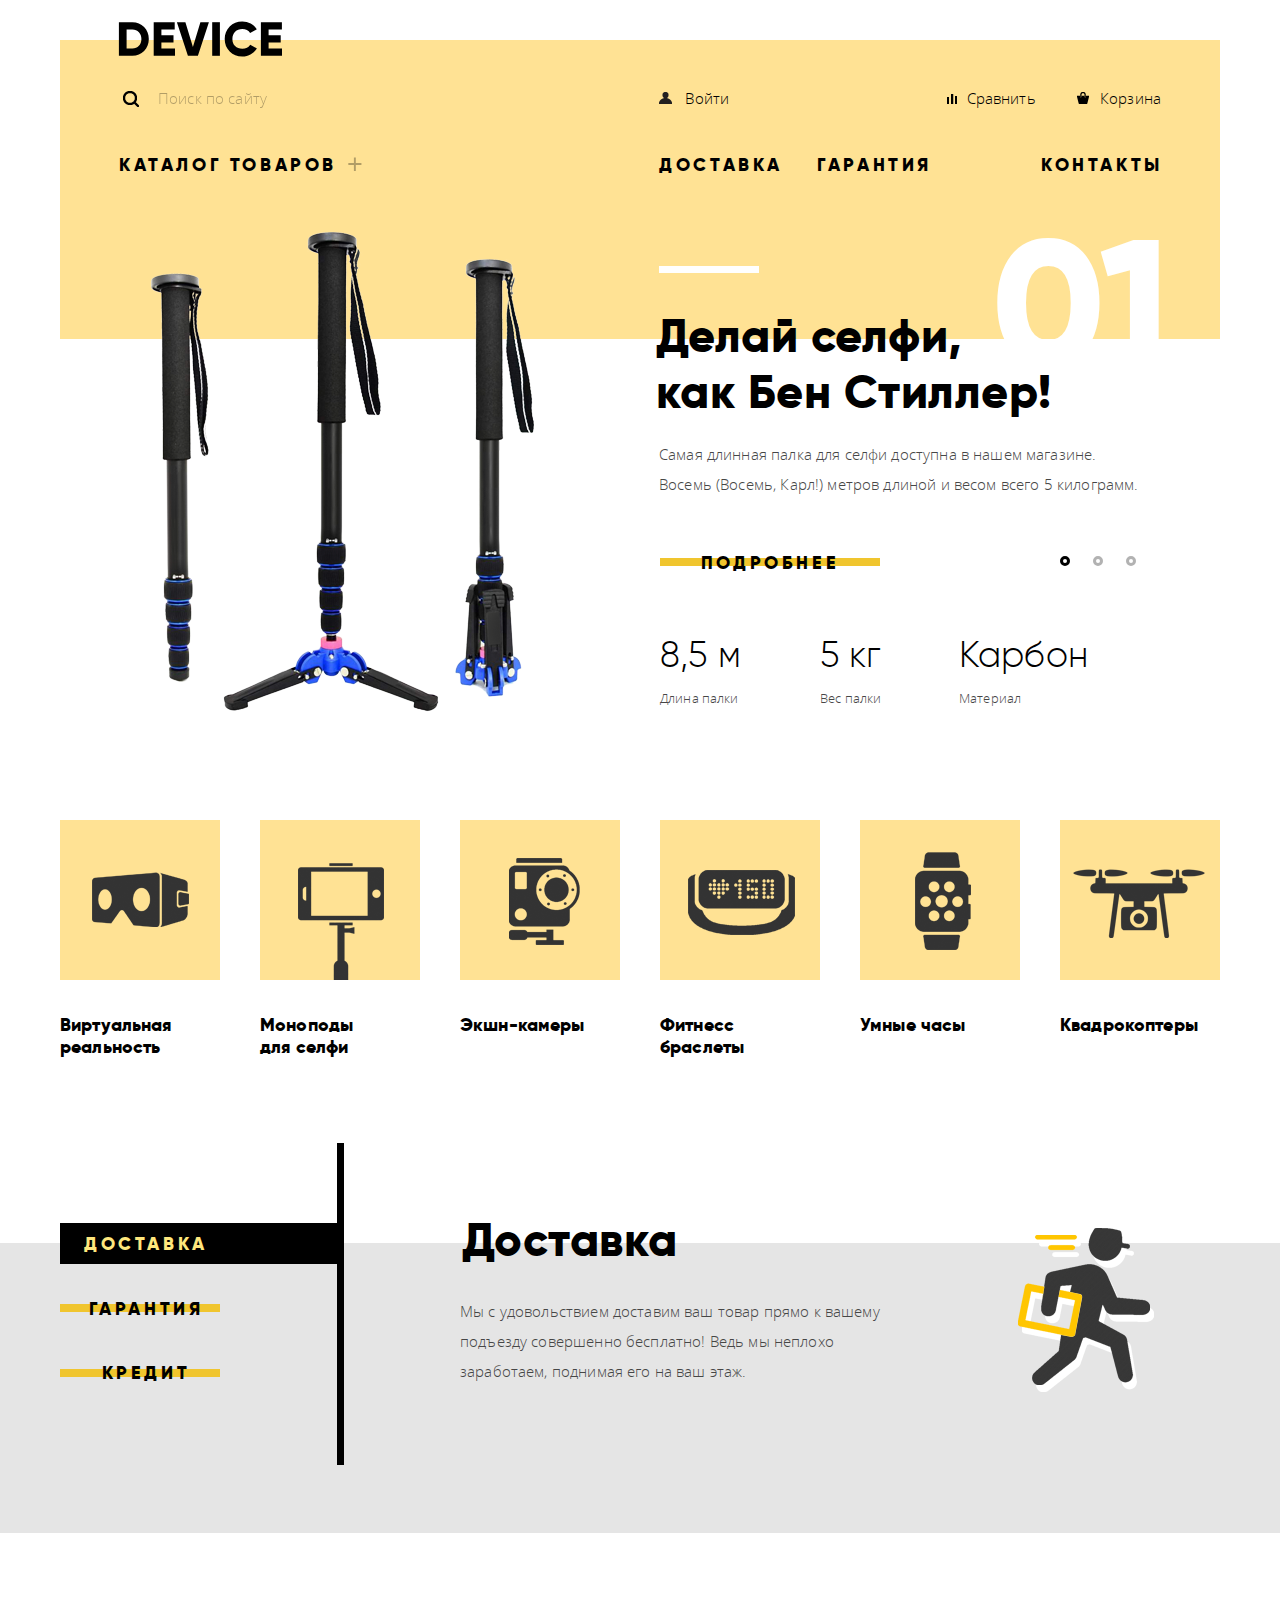
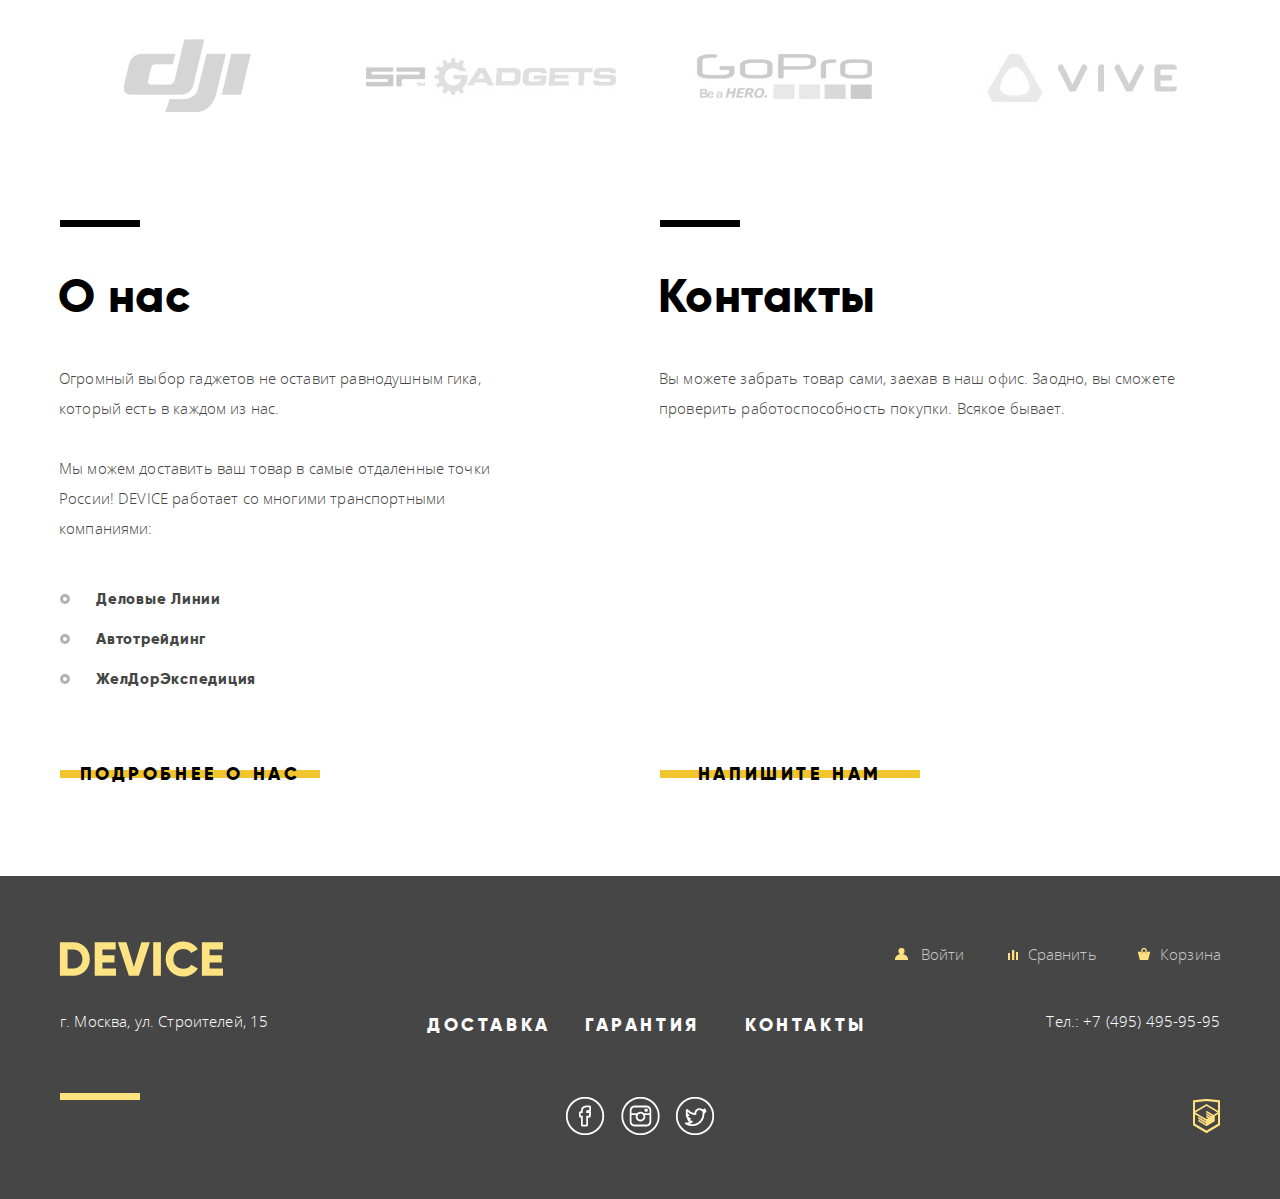
==== index.html @ fd95b988 "доделала оформление главной страницы" ====
<!DOCTYPE html>
<html lang="ru">
  <head>
    <meta charset="utf-8">
    <title>HTML Academy: Девайс</title>
    <link href="css/normalize.css" rel="stylesheet">
    <link href="css/style.css" rel="stylesheet">
  </head>
  <body>
    <header class="main-header container">
      <svg class="logo header-logo" version="1.1" xmlns="http://www.w3.org/2000/svg" xmlns:xlink="http://www.w3.org/1999/xlink" x="0px" y="0px" width="166" height="42" id="page-top">
        <path d="M16.4,7.2c4.7,0,8.6,1.6,11.7,4.8c3.1,3.2,4.7,7.2,4.7,12c0,4.8-1.6,8.8-4.7,12c-3.1,3.2-7,4.8-11.7,4.8
          H2.9V7.2H16.4z M16.4,33.4c2.7,0,4.8-0.9,6.5-2.6c1.7-1.7,2.5-4,2.5-6.8c0-2.8-0.8-5.1-2.5-6.8c-1.7-1.7-3.8-2.6-6.5-2.6h-5.8v18.8
		      H16.4z"/>
	      <path d="M45.4,33.4H59v7.4H37.7V7.2h21v7.4H45.4v5.6h12.1v7.3H45.4V33.4z"/>
	      <path d="M71.9,40.8l-11-33.6h8.5l7.5,24.7l7.5-24.7h8.5l-11,33.6H71.9z"/>
	      <path d="M96.2,7.2h7.7v33.6h-7.7V7.2z"/>
	      <path d="M126.3,41.5c-5.1,0-9.3-1.7-12.6-5c-3.3-3.3-5-7.5-5-12.5c0-5,1.7-9.1,5-12.5c3.3-3.3,7.5-5,12.6-5
		c3,0,5.8,0.7,8.4,2.1c2.6,1.4,4.6,3.3,6.1,5.7l-6.7,3.8c-0.7-1.3-1.8-2.3-3.2-3c-1.4-0.7-2.9-1.1-4.6-1.1c-3,0-5.4,0.9-7.2,2.7
		s-2.7,4.2-2.7,7.2s0.9,5.4,2.7,7.2s4.2,2.7,7.2,2.7c1.7,0,3.3-0.4,4.7-1.1c1.4-0.7,2.5-1.7,3.2-3l6.7,3.8c-1.5,2.4-3.5,4.3-6,5.7
		C132.2,40.8,129.4,41.5,126.3,41.5z"/>
	      <path d="M152.7,33.4h13.5v7.4h-21.3V7.2h21v7.4h-13.3v5.6h12.1v7.3h-12.1V33.4z"/>
      </svg>
      <div class="user-menu clearfix">
        <form class="search" action="#" method="get">
          <input class="search-field" type="search" name="search" placeholder="Поиск по сайту">
          <button type="submit">Найти</button>
        </form>
        <ul class="user-links header-user-links">
          <li>
            <a class="login" href="#">Войти</a>
          </li>
          <li>
            <a class="compare" href="#">Сравнить</a>
          </li>
          <li>
            <a class="cart" href="#">Корзина</a>
          </li>
        </ul>
      </div>
      <nav class="main-menu">
        <ul>
          <li class="catalog-link">
            <a href="#">Каталог товаров</a>
            <ul>
              <li class="catalog-group">
                <ul>
                  <li class="catalog-item">
                    <a href="#">Виртуальная реальность</a>
                  </li>
                  <li class="catalog-item">
                    <a href="selfie-sticks.html">Моноподы для селфи</a>
                  </li>
                  <li class="catalog-item">
                    <a href="#">Экшн-камеры</a>
                  </li>
                </ul>
              </li>
              <li class="catalog-group">
                <ul>
                  <li class="catalog-item">
                    <a href="#">Фитнесс-браслеты</a>
                  </li>
                  <li class="catalog-item">
                    <a href="#">Умные часы</a>
                  </li>
                </ul>
              </li>
              <li class="catalog-group">
                <ul>
                  <li class="catalog-item">
                    <a href="#">Квадрокоптеры</a>
                  </li>
                </ul>
              </li>
            </ul>
          </li>
          <li>
            <a href="#">Доставка</a>
          </li>
          <li>
            <a href="#">Гарантия</a>
          </li>
          <li>
            <a href="#">Контакты</a>
          </li>
        </ul>
      </nav>
    </header>
    <div class="slider container">
      <input type="radio" name="slider-toggle" id="btn-1" checked>
      <input type="radio" name="slider-toggle" id="btn-2">
      <input type="radio" name="slider-toggle" id="btn-3">
      <div class="slider-controls">
        <label for="btn-1"></label>
        <label for="btn-2"></label>
        <label for="btn-3"></label>
      </div>
      <div class="slider-content clearfix">
        <div class="slider-slide slider-slide-1 clearfix">
          <img src="img/slide-1.png" width="384" height="486" alt="Самая длинная палка для селфи">
          <div class="specifics">
            <h2 class="headline-1">
              Делай селфи,<br>
              как Бен Стиллер!
            </h2>
            <p>Самая длинная палка для селфи доступна в нашем магазине. Восемь (Восемь, Карл!) метров длиной и весом всего 5 килограмм.</p>
            <a class="btn" href="#">Подробнее</a>
            <table>
              <tr>
                <th>Длина палки</th>
                <th>Вес палки</th>
                <th>Материал</th>
              </tr>
              <tr>
                <td>8,5 м</td>
                <td>5 кг</td>
                <td>Карбон</td>
              </tr>
            </table>
          </div>
        </div>
        <div class="slider-slide slider-slide-2 clearfix">
          <img src="img/slide-2.png" width="345" height="485" alt="Мотивирующий фитнесс-браслет">
          <div class="specifics">
            <h2 class="headline-1">
              Худеем<br>
              правильно!
            </h2>
            <p>Мотивирующие фитнесс-браслеты помогут найти в себе силы не&nbsp;пропускать занятия и соблюдать диету</p>
            <a class="btn" href="#">Подробнее</a>
            <table>
              <tr>
                <th>Без подзарядки</th>
              </tr>
              <tr>
                <td>48 часов</td>
              </tr>
            </table>
          </div>
        </div>
        <div class="slider-slide slider-slide-3 clearfix">
          <img src="img/slide-3.png" width="526" height="334" alt="Самая длинная палка для селфи">
          <div class="specifics">
            <h2 class="headline-1">
              Порхает как бабочка,<br>
              жалит как пчела!
            </h2>
            <p>Этот обычный, на первый взгляд, квадрокоптер оснащен мощным&nbsp;лазером, замаскированным под стандартную камеру.</p>
            <a class="btn" href="#">Подробнее</a>
            <table>
              <tr>
                <th>Дальность полета</th>
                <th>Радиус поражения</th>
              </tr>
              <tr>
                <td>800 м</td>
                <td>50 м</td>
              </tr>
            </table>
          </div>
        </div>
      </div>
    </div>
    <ul class="popular clearfix container">
      <li class="popular-item vr">
        <a href="#">
          <div>
            <img src="img/popular-1.png" width="97" height="55" alt="Виртуальная реальность">
          </div>
          <h3 class="headline-2">Виртуальная реальность</h3>
        </a>
      </li>
      <li class="popular-item selfie-sticks">
        <a href="selfie-sticks.html">
          <div>
            <img src="img/popular-2.png" width="86" height="117" alt="Моноподы для селфи">
          </div>
          <h3 class="headline-2">Моноподы для селфи</h3>
        </a>
      </li>
      <li class="popular-item action-cameras">
        <a href="#">
          <div>
            <img src="img/popular-3.png" width="71" height="87" alt="Экшн-камеры">
          </div>
          <h3 class="headline-2">Экшн-камеры</h3>
        </a>
      </li>
      <li class="popular-item fitness-bands">
        <a href="#">
          <div>
            <img src="img/popular-4.png" width="107" height="65" alt="Фитнесс браслеты">
          </div>
          <h3 class="headline-2">Фитнесс браслеты</h3>
        </a>
      </li>
      <li class="popular-item smart-watches">
        <a href="#">
          <div>
            <img src="img/popular-5.png" width="56" height="98" alt="Умные часы">
          </div>
          <h3 class="headline-2">Умные часы</h3>
        </a>
      </li>
      <li class="popular-item quadcopters">
        <a href="#">
          <div>
            <img src="img/popular-6.png" width="132" height="69" alt="Квадрокоптеры">
          </div>
          <h3 class="headline-2">Квадрокоптеры</h3>
        </a>
      </li>
    </ul>
    <div class="services">
      <div class="clearfix container">
        <input type="radio" name="services-toggle" id="delivery-btn" checked>
        <input type="radio" name="services-toggle" id="warranty-btn">
        <input type="radio" name="services-toggle" id="credit-btn">
        <div class="services-controls">
          <ul>
            <li>
              <label class="btn" for="delivery-btn">Доставка</label>
            </li>
            <li>
              <label class="btn" for="warranty-btn">Гарантия</label>
            </li>
            <li>
              <label class="btn" for="credit-btn">Кредит</label>
            </li>
          </ul>
        </div>
        <div class="services-slide">
          <div class="services-content">
            <div class="services-item delivery">
              <h2 class="headline-1">Доставка</h2>
              <p>Мы с удовольствием доставим ваш товар прямо к вашему подъезду совершенно бесплатно! Ведь мы неплохо заработаем, поднимая его на ваш этаж.</p>
            </div>
            <div class="services-item warranty">
              <h2 class="headline-1">Гарантия</h2>
              <p>
                Если из-за возгарания купленного у нас товара у вас сгорит дом — не переживайте, мы выдадим вам новый.<br>
                Товар, не дом, конечно же.
              </p>
            </div>
            <div class="services-item credit">
              <h2 class="headline-1">Кредит</h2>
              <p>Залезть в долговую яму стало проще! Кредитные консультанты подберут для вас наиболее выгодные условия кредита. Выгодные для нашего банка, разумеется.</p>
            </div>
          </div>
        </div>
      </div>
    </div>
    <ul class="logotypes clearfix container">
      <li>
        <a class="logotypes-item dji" href="#">
          <img src="img/logotype-1.jpg" width="260" height="100" alt="DJI">
        </a>
      </li>
      <li>
        <a class="logotypes-item sp-gadgets" href="#">
          <img src="img/logotype-2.jpg" width="260" height="100" alt="SP Gadgets">
        </a>
      </li>
      <li>
        <a class="logotypes-item gopro" href="#">
          <img src="img/logotype-3.jpg" width="260" height="100" alt="GoPro">
        </a>
      </li>
      <li>
        <a class="logotypes-item vive" href="#">
          <img src="img/logotype-4.jpg" width="260" height="100" alt="Vive">
        </a>
      </li>
    </ul>
    <div class="info clearfix container">
      <div class="about">
        <h2 class="headline-1">О нас</h2>
        <p>Огромный выбор гаджетов не оставит равнодушным гика, который есть в каждом из нас.</p>
        <p>Мы можем доставить ваш товар в самые отдаленные точки России! DEVICE работает со многими транспортными компаниями:</p>
        <ul>
          <li>Деловые Линии</li>
          <li>Автотрейдинг</li>
          <li>ЖелДорЭкспедиция</li>
        </ul>
        <a class="btn" href="#">Подробнее о нас</a>
      </div>
      <div class="contacts">
        <h2 class="headline-1">Контакты</h2>
        <p>Вы можете забрать товар сами, заехав в наш офис. Заодно, вы сможете проверить работоспособность покупки. Всякое бывает.</p>
        <div class="map">
          <iframe src="https://www.google.com/maps/embed?pb=!1m18!1m12!1m3!1d1124.5562761182782!2d37.5285236514723!3d55.687030922143215!2m3!1f0!2f0!3f0!3m2!1i1024!2i768!4f13.1!3m3!1m2!1s0x46b54cf65f5c8955%3A0x694710ccd55501e!2z0YPQuy4g0KHRgtGA0L7QuNGC0LXQu9C10LksIDE1LCDQnNC-0YHQutCy0LAsIDExOTMxMQ!5e0!3m2!1sru!2sru!4v1477134220798" width="560" height="222"></iframe>
        </div>
        <a class="btn" href="#">Напишите нам</a>
      </div>
    </div>
    <footer class="main-footer">
      <div class="clearfix container">
        <div class="footer-top clearfix">
          <a href="#page-top">
            <svg class="logo footer-logo" version="1.1" xmlns="http://www.w3.org/2000/svg" xmlns:xlink="http://www.w3.org/1999/xlink" x="0px" y="0px" width="166" height="42">
              <path d="M16.4,7.2c4.7,0,8.6,1.6,11.7,4.8c3.1,3.2,4.7,7.2,4.7,12c0,4.8-1.6,8.8-4.7,12c-3.1,3.2-7,4.8-11.7,4.8
                  H2.9V7.2H16.4z M16.4,33.4c2.7,0,4.8-0.9,6.5-2.6c1.7-1.7,2.5-4,2.5-6.8c0-2.8-0.8-5.1-2.5-6.8c-1.7-1.7-3.8-2.6-6.5-2.6h-5.8v18.8
        		      H16.4z"/>
        	    <path d="M45.4,33.4H59v7.4H37.7V7.2h21v7.4H45.4v5.6h12.1v7.3H45.4V33.4z"/>
        	    <path d="M71.9,40.8l-11-33.6h8.5l7.5,24.7l7.5-24.7h8.5l-11,33.6H71.9z"/>
        	    <path d="M96.2,7.2h7.7v33.6h-7.7V7.2z"/>
        	    <path d="M126.3,41.5c-5.1,0-9.3-1.7-12.6-5c-3.3-3.3-5-7.5-5-12.5c0-5,1.7-9.1,5-12.5c3.3-3.3,7.5-5,12.6-5
        		c3,0,5.8,0.7,8.4,2.1c2.6,1.4,4.6,3.3,6.1,5.7l-6.7,3.8c-0.7-1.3-1.8-2.3-3.2-3c-1.4-0.7-2.9-1.1-4.6-1.1c-3,0-5.4,0.9-7.2,2.7
        		s-2.7,4.2-2.7,7.2s0.9,5.4,2.7,7.2s4.2,2.7,7.2,2.7c1.7,0,3.3-0.4,4.7-1.1c1.4-0.7,2.5-1.7,3.2-3l6.7,3.8c-1.5,2.4-3.5,4.3-6,5.7
        		C132.2,40.8,129.4,41.5,126.3,41.5z"/>
        	    <path d="M152.7,33.4h13.5v7.4h-21.3V7.2h21v7.4h-13.3v5.6h12.1v7.3h-12.1V33.4z"/>
            </svg>
          </a>
          <ul class="user-links footer-user-links">
            <li>
              <a class="login" href="#">Войти</a>
            </li>
            <li>
              <a class="compare" href="#">Сравнить</a>
            </li>
            <li>
              <a class="cart" href="#">Корзина</a>
            </li>
          </ul>
        </div>
        <div class="footer-middle clearfix">
          <p class="address">г. Москва, ул. Строителей, 15</p>
          <ul class="footer-menu-links">
            <li>
              <a href="#">Доставка</a>
            </li>
            <li>
              <a href="#">Гарантия</a>
            </li>
            <li>
              <a href="#">Контакты</a>
            </li>
          </ul>
          <p class="phone-number">Тел.: +7 (495) 495-95-95</p>
        </div>
        <div class="footer-bottom clearfix">
          <ul class="social-networks">
            <li>
              <a class="social-networks-fb" href="#">Фейсбук</a>
            </li>
            <li>
              <a class="social-networks-inst" href="#">Инстаграм</a>
            </li>
            <li>
              <a class="social-networks-twi" href="#">Твиттер</a>
            </li>
          </ul>
          <address class="copyright">
            <a href="https://htmlacademy.ru/" target="_blank">HTML Academy</a>
          </address>
        </div>
      </div>
    </footer>
    <div class="write-us">
      <form class="write-us-form" action="#" method="post">
        <div class="left-field">
          <label for="name-field">Ваше имя</label>
          <input type="text" name="name-field" id="name-field" placeholder="Представьтесь, пожалуйста">
        </div>
        <div class="right-field">
          <label for="e-mail-field">Ваш e-mail:</label>
          <input type="text" name="e-mail-field" id="e-mail-field" placeholder="Для отправки ответа">
        </div>
        <label for="letter-field">Текст письма:</label>
        <textarea name="letter-field" id="letter-field" placeholder="В свободной форме"></textarea>
        <button  class="btn" type="submit">Отправить</button>
      </form>
      <button class="exit"></button>
    </div>
    <div class="map-popup">
      <iframe src="https://www.google.com/maps/embed?pb=!1m18!1m12!1m3!1d1124.5562761182782!2d37.5285236514723!3d55.687030922143215!2m3!1f0!2f0!3f0!3m2!1i1024!2i768!4f13.1!3m3!1m2!1s0x46b54cf65f5c8955%3A0x694710ccd55501e!2z0YPQuy4g0KHRgtGA0L7QuNGC0LXQu9C10LksIDE1LCDQnNC-0YHQutCy0LAsIDExOTMxMQ!5e0!3m2!1sru!2sru!4v1477134220798" width="960" height="559"></iframe>
      <button class="exit"></button>
    </div>
  </body>
</html>
---- css/style.css ----
@font-face {
  font-family: "Open Sans";
  font-style: normal;
  font-weight: 300;
  src:
    local("Open Sans"),
    url("../fonts/opensanslight.woff") format("woff"),
    url("../fonts/opensanslight.woff2") format("woff2");
}

@font-face {
  font-family: "Open Sans";
  font-style: normal;
  font-weight: 400;
  src:
    local("Open Sans"),
    url("../fonts/opensans.woff") format("woff"),
    url("../fonts/opensans.woff2") format("woff2");
}

@font-face {
  font-family: "Gilroy";
  font-style: normal;
  font-weight: 300;
  src:
    local("Gilroy"),
    url("../fonts/gilroylight.woff") format("woff"),
    url("../fonts/gilroylight.woff2") format("woff2");
}

@font-face {
  font-family: "Gilroy";
  font-style: normal;
  font-weight: 800;
  src:
    local("Gilroy"),
    url("../fonts/gilroyextabold.woff") format("woff"),
    url("../fonts/gilroyextrabold.woff2") format("woff2");
}

body {
  min-width: 1160px;
  margin: 0;

  font-family: "Open Sans", "Verdana", sans-serif;
  font-weight: 300;
  font-size: 15px;
  line-height: 2;
  letter-spacing: 0.01em;

  color: #464646;
  background: white;
}

body a {
  text-decoration: none;
}

.container {
  width: 1160px;
  margin-right: auto;
  margin-left: auto;
}

.clearfix::after {
  content: "";

  display: table;
  clear: both;
}

.main-header {
  margin-top: 40px;

  background: #ffe294;
}

.logo {
  width: 166px;
  height: 42px;
}

.header-logo {
  position: relative;
  top: -25px;

  margin-left: 56px;
}

.header-logo:hover path {
  fill: #464646;
}

.header-logo:active path {
  fill: #666666;
}

.user-menu {
  margin-top: -16px;
  margin-right: 59px;
  margin-left: 60px;

  line-height: 2.4;
}

.search {
  position: relative;

  float: left;
  width: 440px;

  font-size: 0;
}

.search::before {
  content: "";

  position: absolute;
  top: 15px;
  left: 2px;

  width: 18px;
  height: 18px;

  background: transparent url("../img/spritesheet.png") no-repeat -121px -52px;
}

.search-field {
  width: 355px;
  padding-top: 5px;
  padding-bottom: 6px;
  padding-left: 38px;
  box-sizing: border-box;

  font: inherit;
  font-size: 15px;
  letter-spacing: 0.01em;

  background: transparent;
  border: none;
}

.search-field::-webkit-input-placeholder {
  color: black;
  opacity: 0.3;
}

.search-field:-moz-placeholder {
  color: black;
  opacity: 0.3;
}

.search-field::-moz-placeholder {
  color: black;
  opacity: 0.3;
}

.search-field:-ms-input-placeholder {
  color: black;
  opacity: 0.3;
}

.search button {
  display: none;
  width: 81px;
  padding-top: 5px;
  padding-bottom: 6px;

  font: inherit;
  font-size: 15px;
  letter-spacing: 0.01em;

  color: black;
  background: transparent;
  border: none;
  box-shadow: 0 0 0 2px black;
}

.search:hover .search-field::-webkit-input-placeholder {
  opacity: 0.6;
}

.search:hover .search-field:-moz-placeholder {
  opacity: 0.6;
}

.search:hover .search-field::-moz-placeholder {
  opacity: 0.6;
}

.search:hover .search-field:-ms-input-placeholder {
  opacity: 0.6;
}

.search-field:focus {
  box-shadow: 0 2px 0 0 black;

  outline: none;
}

.search-field:focus + button {
  display: inline-block;
}

.search button:hover {
  color: white;
  background: black;
}

.search button:active {
  display: inline-block;

  color: rgba(255, 255, 255, 0.3);
  background: black;

  outline: none;
}

.user-links {
  float: right;
  margin: 0;
  padding: 0;

  list-style: none;
  font-size: 0;
}

.user-links li {
  display: inline-block;
  font-size: 15px;
  vertical-align: top;
}

.user-links a {
  position: relative;

  padding-left: 27px;
}

.user-links a::before {
  content: "";

  position: absolute;

  background: transparent url("../img/spritesheet.png") no-repeat;
}

.user-links .login::before {
  top: 4px;
  left: 1px;

  width: 13px;
  height: 12px;
}

.user-links .compare::before {
  top: 6px;
  left: 7px;

  width: 10px;
  height: 10px;
}

.user-links .cart::before {
  top: 4px;

  width: 12px;
  height: 12px;
}

.header-user-links {
  margin-top: 5px;
}

.header-user-links li {
  margin-left: 37px;
}

.header-user-links li:first-child {
  min-width: 244px;
  max-width: 306px;
}

.header-user-links a {
  color: black;
}

.header-user-links .login::before {
  background-position: -25px -67px;
}

.header-user-links .compare::before {
  background-position: -5px -67px;
}

.header-user-links .cart::before {
  left: 4px;

  background-position: -100px -45px;
}

.header-user-links a:hover {
  opacity: 0.6;
}

.header-user-links a:active {
  opacity: 0.3;
}

.main-menu {
  margin-top: 28px;
  margin-right: 54px;
  margin-left: 59px;
  padding-bottom: 159px;
}

.main-menu ul,
.footer-menu-links {
  margin: 0;
  padding: 0;

  list-style: none;
  font-size: 0;
}

.catalog-link,
.catalog-link ~ li,
.footer-menu-links li {
  display: inline-block;
  margin-right: 34px;

  font-size: 15px;
  vertical-align: top;
}

.catalog-link {
  position: relative;

  margin-right: 322px;
}

.catalog-link::after {
  content: "+";

  position: absolute;
  bottom: 27px;
  left: 228px;

  width: 16px;
  height: 16px;

  font-family: "Verdana", sans-serif;
  font-size: 27px;

  color: black;
  opacity: 0.3;
}

.catalog-link ~ li:last-child {
  margin-right: 0;
  margin-left: 75px;
}

.main-menu a,
.footer-menu-links a {
  font-family: "Gilroy", "Arial Black", sans-serif;
  font-weight: 800;
  font-size: 18px;
  line-height: 1.2;
  letter-spacing: 0.2em;
  text-transform: uppercase;
}

.main-menu a {
  color: black;
}

.main-menu a:hover,
.footer-menu-links a:hover {
  opacity: 0.6;
}

.main-menu a:active,
.footer-menu-links a:active {
  opacity: 0.3;
}

.catalog-link > ul {
  position: absolute;
  left: -60px;
  z-index: 1;

  display: none;
  width: 1100px;
  min-height: 141px;
  margin-left: 1px;
  padding-top: 18px;
  padding-left: 60px;

  background: #ffe294;
}

.catalog-link:hover > ul {
  display: block;
}

.catalog-group {
  display: inline-block;
  min-width: 142px;
  margin-right: 58px;

  vertical-align: top;
}

.catalog-item a {
  font-family: "Open Sans", "Tahoma", sans-serif;
  font-weight: 300;
  font-size: 15px;
  line-height: 2.4;
  letter-spacing: 0.01em;
  text-transform: none;
}

.slider {
  margin-top: -123px;
  overflow: hidden;
}

.slider input {
  display: none;
}

.slider-controls {
  position: relative;
  top: 340px;
  left: 1000px;
  z-index: 1;

  font-size: 0;
}

.slider-controls label {
  display: inline-block;
  width: 10px;
  height: 10px;
  margin-right: 23px;
  box-sizing: border-box;

  border: 3px solid #b2b2b2;
  border-radius: 50%;
}

.slider-controls label:hover {
  border-color: #999999;
}

input[id="btn-1"]:checked ~ .slider-controls label[for="btn-1"],
input[id="btn-2"]:checked ~ .slider-controls label[for="btn-2"],
input[id="btn-3"]:checked ~ .slider-controls label[for="btn-3"] {
  border-color: black;
}

input[id="btn-1"]:checked ~ .slider-content {
  left: 0;
}

input[id="btn-2"]:checked ~ .slider-content {
  left: -1160px;
}

input[id="btn-3"]:checked ~ .slider-content {
  left: -2320px;
}

.slider-content {
  position: relative;

  width: 300%;

  counter-reset: slide;
}

.slider-slide {
  position: relative;

  float: left;
  width: 1160px;
}

.slider-slide::before {
  content: "0" counter(slide);
  counter-increment: slide;

  position: absolute;
  top: -10px;
  right: 51px;

  font-family: "Gilroy";
  font-weight: 800;
  font-size: 179px;
  line-height: 1;
  letter-spacing: -0.01em;

  color: white;
}

.slider-slide-1 img {
  width: 384px;
  height: 486px;
  margin-top: 2px;
  margin-left: 90px;
}

.slider-slide-2 img {
  width: 345px;
  height: 485px;
  margin-top: 14px;
  margin-left: 116px;
}

.slider-slide-3 img {
  width: 526px;
  height: 334px;
  margin-top: 67px;
  margin-left: 31px;
}

.specifics {
  position: relative;

  float: right;
  width: 505px;
  margin-top: 83px;
  margin-right: 59px;
}

.specifics::before {
  content: "";

  position: absolute;
  top: -43px;
  left: 3px;

  width: 100px;
  height: 7px;

  background: white;
}

.headline-1 {
  margin: 0;

  font-family: "Gilroy", "Arial Black", sans-serif;
  font-weight: bold;
  font-size: 47px;
  line-height: 1.2;
  letter-spacing: 0.01em;

  color: black;
}

.specifics p {
  width: 485px;
  margin-top: 17px;
  padding-left: 3px;
}

.specifics a {
  width: 220px;
  margin-top: 30px;
  margin-left: 4px;
}

.btn {
  position: relative;

  display: inline-block;
  padding-top: 9px;
  padding-bottom: 10px;

  font-family: "Gilroy", "Arial Black", sans-serif;
  font-weight: 800;
  font-size: 18px;
  line-height: 1.2;
  letter-spacing: 0.2em;
  text-transform: uppercase;
  text-align: center;

  color: black;
}

.btn::after {
  content: "";

  position: absolute;
  top: 50%;
  right: 0;
  z-index: -1;

  width: 100%;
  height: 8px;
  margin-top: -6px;

  background: #f0c52e;

  transition: all 0.3s;
}

.btn:hover::after {
  height: 100%;
  top: 4px;
}

.btn:active {
  color: rgba(0, 0, 0, 0.3);
}

.specifics table {
  position: relative;

  margin-top: 49px;
  margin-left: 3px;

  border-collapse: collapse;
}

.specifics tr:first-child {
  position: absolute;
  top: 55px;
}

.specifics th {
  font-weight: 300;
  font-size: 13px;
  line-height: 1.5;
  text-align: left;
}

.specifics td {
  font-family: "Gilroy", "Century Gothic", sans-serif;
  font-size: 36px;
  line-height: 1.2;

  color: black;
}

.specifics th:first-child,
.specifics td:first-child {
  width: 158px;
}

.specifics th:nth-child(2),
.specifics td:nth-child(2) {
  width: 137px;
}

.popular {
  margin-top: 86px;
  padding: 0;

  list-style: none;
}

.popular-item {
  float: left;
  width: 160px;
  margin-right: 40px;
}

.popular-item:last-child {
  margin-right: 0;
}

.popular-item div {
  position: relative;

  height: 160px;

  background: #ffe294;
}

.popular-item:hover div {
  background: #f0c52e;
}

.popular-item:active div {
  background: #f0c52e;
}

.popular-item img {
  position: absolute;
  top: 50%;
  left: 50%;
}

.vr img {
  width: 97px;
  height: 55px;
  margin-top: -28px;
  margin-left: -48px;
}

.selfie-sticks img {
  top: auto;
  bottom: 0;

  width: 86px;
  height: 117px;
  margin-left: -42px;
}

.action-cameras img {
  width: 71px;
  height: 87px;
  margin-top: -42px;
  margin-left: -31px;
}

.fitness-bands img {
  width: 107px;
  height: 65px;
  margin-top: -30px;
  margin-left: -52px;
}

.smart-watches img {
  width: 56px;
  height: 98px;
  margin-top: -48px;
  margin-left: -25px;
}

.quadcopters img {
  width: 132px;
  height: 69px;
  margin-top: -31px;
  margin-left: -67px;
}

.popular-item:active img {
  opacity: 0.3;
}

.popular-item h3 {
  width: 127px;
  margin-top: 35px;
}

.headline-2 {
  font-weight: bold;
  font-size: 18px;
  line-height: 1.2;
  font-family: "Gilroy", "Arial Black", sans-serif;

  color: black;
}

.services {
  width: 100%;
  margin-top: 167px;

  background: #e5e5e5;
}

.services input {
  display: none;
}

.services-controls {
  position: relative;
  z-index: 0;

  float: left;
  width: 277px;
  margin-top: -100px;

  border-right: 7px solid black;
}

.services-controls ul {
  margin: 0;
  padding: 0;
  padding-top: 82px;
  padding-bottom: 70px;

  list-style: none;
}

.services-controls li {
  margin-top: 24px;
}

.services-controls li:first-child {
  margin-top: 0;
}

.services-controls label {
  width: 148px;
  padding-left: 12px;
}

input[id="delivery-btn"]:checked ~ .services-controls label[for="delivery-btn"],
input[id="warranty-btn"]:checked ~ .services-controls label[for="warranty-btn"],
input[id="credit-btn"]:checked ~ .services-controls label[for="credit-btn"] {
  padding-right: 117px;

  color: #ffe77d;
}

input[id="delivery-btn"]:checked ~ .services-controls label[for="delivery-btn"]::after,
input[id="warranty-btn"]:checked ~ .services-controls label[for="warranty-btn"]::after,
input[id="credit-btn"]:checked ~ .services-controls label[for="credit-btn"]::after {
  top: 4px;

  height: 100%;

  background: black;
}

input[id="delivery-btn"]:checked ~ .services-slide .services-content {
  left: 0;
}

input[id="warranty-btn"]:checked ~ .services-slide .services-content {
  left: -760px;
}

input[id="credit-btn"]:checked ~ .services-slide .services-content {
  left: -1520px;
}

.services-slide {
  float: right;
  width: 760px;
  margin-top: -41px;
  overflow: hidden;
}

.services-content {
  position: relative;

  width: 300%;
}

.services-item {
  position: relative;

  float: left;
  width: 460px;
  padding-right: 300px;
}

.services-item h2 {
  margin-top: 11px;
  margin-left: 2px;
}

.services-item p {
  margin-top: 26px;
}

.services-item::after {
  content: "";

  position: absolute;
}

.delivery::after {
  top: 26px;
  right: 66px;

  width: 136px;
  height: 164px;

  background: transparent url("../img/delivery.png") no-repeat 0 0;
}

.warranty::after {
  top: 1px;
  right: 46px;

  width: 171px;
  height: 195px;

  background: transparent url("../img/warranty.png") no-repeat 0 0;
}

.credit::after {
  top: 0;
  right: 70px;

  width: 156px;
  height: 188px;

  background: transparent url("../img/credit.png") no-repeat 0 0;
}

.services .clearfix::after {
  height: 68px;
}

.logotypes {
  margin-top: 94px;
  padding: 0;

  list-style: none;
}

.logotypes li {
  float: left;
  width: 260px;
  margin-right: 40px;
}

.logotypes li:nth-last-child(2) {
  margin-right: 37px;
}

.logotypes li:last-child {
  margin-right: 0;
}

.logotypes img {
  width: 260px;
  height: 100px;

  opacity: 0.2;
  filter: grayscale(1);
}

.logotypes img:hover {
  opacity: 1;
  filter: none;
}

.info {
  margin-top: 133px;
}

.info h2 {
  margin-left: -2px;
  padding-bottom: 8px;
}

.info p {
  margin-left: -1px;
  margin-top: 30px;
}

.info .btn {
  width: 260px;
}

.about {
  position: relative;

  float: left;
  width: 479px;
}

.about::before,
.contacts::before {
  content: "";

  position: absolute;
  top: -49px;
  left: 0;

  width: 80px;
  height: 7px;

  background: black;
}

.about ul {
  margin-top: 42px;
  padding: 0;

  list-style: none;
  font-family: "Gilroy";
  font-weight: 800;
  letter-spacing: 0.05em;
}

.about li {
  position: relative;

  margin-top: 10px;
  padding-left: 36px;
}

.about li::before {
  content: "";

  position: absolute;
  top: 9px;
  left: 0;

  width: 4px;
  height: 4px;

  border: 3px solid #b2b2b2;
  border-radius: 50%;
}

.about .btn {
  margin-top: 45px;
}

.contacts {
  position: relative;

  float: right;
  width: 560px;
}

.contacts iframe {
  margin-top: 24px;

  border: none;
}

.contacts .btn {
  margin-top: 62px;
}

.main-footer {
  margin-top: 80px;
  padding-bottom: 1px;

  color: white;
  background: #464646;
}

.main-footer a {
  color: white;
}

.main-footer .container {
  position: relative;

  margin-bottom: 63px;
  padding-top: 1px;
}

.main-footer .container::before {
  content: "";

  position: absolute;
  bottom: 35px;
  left: 0;

  width: 80px;
  height: 7px;

  background: #fee27e;
}

.footer-top {
  margin-top: 58px;
}

.footer-logo {
  float: left;
  margin-left: -3px;
}

.footer-logo path {
  fill: #fde382;
}

.footer-logo:hover path {
  fill: #f0c52e;
}

.footer-logo:active path {
  opacity: 0.3;

  fill: #f0c52e;
}

.footer-user-links {
  margin-top: 1px;
}

.footer-user-links li {
  margin-left: 36px;

  line-height: 2.4;
}

.footer-user-links li:first-child {
  max-width: 706px;
}

.footer-user-links li:last-child {
  margin-right: -1px;
}

.footer-user-links a {
  color: #c8c8c8;
}

.footer-user-links .login::before {
  background-position: -54px -45px;
}

.footer-user-links .compare::before {
  background-position: -98px -5px;
}

.footer-user-links .cart::before {
  left: 5px;

  background-position: -54px -5px;
}

.footer-user-links a:hover {
  color: white;
}

.footer-user-links .login:hover::before,
.footer-user-links .login:active::before {
  background-position: -77px -45px;
}

.footer-user-links .compare:hover::before,
.footer-user-links .compare:active::before {
  background-position: -98px -25px;
}

.footer-user-links .cart:hover::before,
.footer-user-links .cart:active::before {
  background-position: -76px -5px;
}

.footer-user-links a:active {
  color: white;
  opacity: 0.3;
}

.footer-middle {
  margin-top: 29px;
}

.address,
.phone-number {
  margin: 0;
  padding: 0;
}

.address {
  float: left;
  width: 324px;
}

.footer-menu-links {
  float: left;
  margin-top: 4px;
  margin-left: 43px;
}

.footer-menu-links li:last-child {
  margin-left: 11px;
}

.footer-menu-links a {
  color: white;
}

.phone-number {
  float: right;
  width: 318px;

  text-align: right;
}

.footer-bottom {
  float: right;
  width: 654px;
  margin-top: 57px;

  font-size: 0;
}

.social-networks {
  float: left;
  margin: 0;
  padding: 0;

  list-style: none;
}

.social-networks li {
  display: inline-block;
  margin-right: 16px;

  vertical-align: top;
}

.social-networks a {
  display: block;
  width: 39px;
  height: 38px;

  background: transparent url("../img/spritesheet.png") no-repeat;
}

.social-networks .social-networks-fb {
  background-position: -5px -5px;
}

.social-networks .social-networks-inst {
  background-position: -122px -5px;
}

.social-networks .social-networks-twi {
  background-position: -122px -79px;
}

.copyright {
  float: right;
  margin-top: 2px;
}

.copyright a {
  display: block;
  width: 27px;
  height: 34px;

  background: transparent url("../img/spritesheet.png") no-repeat -48px -67px;
}

.copyright a:hover {
  background-position: -85px -67px;
}

.write-us {
  display: none;
  width: 960px;
  margin-right: auto;
  margin-left: auto;
  padding-top: 1px;
}

.write-us-form {
  width: 760px;
  margin-top: 95px;
  margin-right: auto;
  margin-left: auto;
}

.write-us-form .left-field {
  float: left;
  width: 400px;
}

.write-us-form .right-field {
  float: right;
  width: 360px;
}

.write-us-form label {
  display: block;
}

.write-us-form input {
  width: 360px;
  box-sizing: border-box;
}

.write-us-form > label {
  clear: both;
}

.write-us-form textarea {
  width: 100%;
  box-sizing: border-box;
}

.write-us-form button {
  width: 200px;
  margin-top: 40px;
}

.exit {
  width: 55px;
  height: 55px;
}

.map-popup {
  display: none;
  width: 960px;
  height: 559px;
  margin-right: auto;
  margin-left: auto;
}

h1,
.breadcrumps {
  margin: 0;
  margin-top: 40px;
  margin-left: 60px;
  padding: 0;
}

.breadcrumps {
  list-style: none;
}

.breadcrumps li {
  display: inline-block;
}

.catalog {
  width: 100%;
  margin-top: 50px;
}

.filter {
  width: 31.5%;
  float: left;
}

.filter-column {
  float: right;
  width: 200px;
  margin-right: 68.5px;
}

.goods {
  float: left;
  width: 68%;
}

.goods-column {
  float: left;
  width: 760px;
  margin-left: 72px;

  font-size: 0;
}

.goods-header p,
/*.goods-header ul,*/
.goods-header span {
  float: left;

  font-size: 15px;
}

.goods-header p,
.goods-header ul,
.goods-header span

.goods-header ul {
  float: left;

  list-style: 0;
}

.goods-header li {
  display: inline-block;

  font-size: 15px;
  vertical-align: top;
}

.filter-column button {
  width: 200px;
}

.goods-item {
  display: inline-block;

  font-size: 15px;
  vertical-align: top;
}

.goods-item:nth-child(2n+1) {
  margin-right: 40px;
}

.goods-item > a {
  display: none;
}

.pages {
  font-size: 15px;
  text-align: center;
  vertical-align: top;
}

.pages p,
.pages ul {
  display: inline-block;
  margin: 0;
  padding: 0;

  vertical-align: top;
}

.pages ul {
  list-style: none;
  font-size: 0;
}

.pages li {
  display: inline-block;

  font-size: 15px;
  vertical-align: top;
}

.selfie-sticks-footer {
  margin-top: 0;
}

/*цветная подсветка блоков сетки*/
/*
body > * {
  background: rgba(0, 128, 0, 0.2);
  box-shadow: 0 0 0 3px green;
}
body > * > * {
  background: rgba(255, 45, 82, 0.2);
  box-shadow: 0 0 0 3px rgb(255, 45, 82);
}

body > * > * > * {
  background: rgba(234, 255, 45, 0.2);
  box-shadow: inset 0 0 0 2px rgb(234, 255, 45);
}

body > * > * > * > *{
  background: rgba(102, 205, 170, 0.2);
  box-shadow: inset 0 0 0 2px rgb(102, 205, 170);

}

body > * > * > * > * > * {
  background: rgba(255, 0, 157, 0.2);
  box-shadow: inset 0 0 0 2px rgb(255, 0, 157);
}
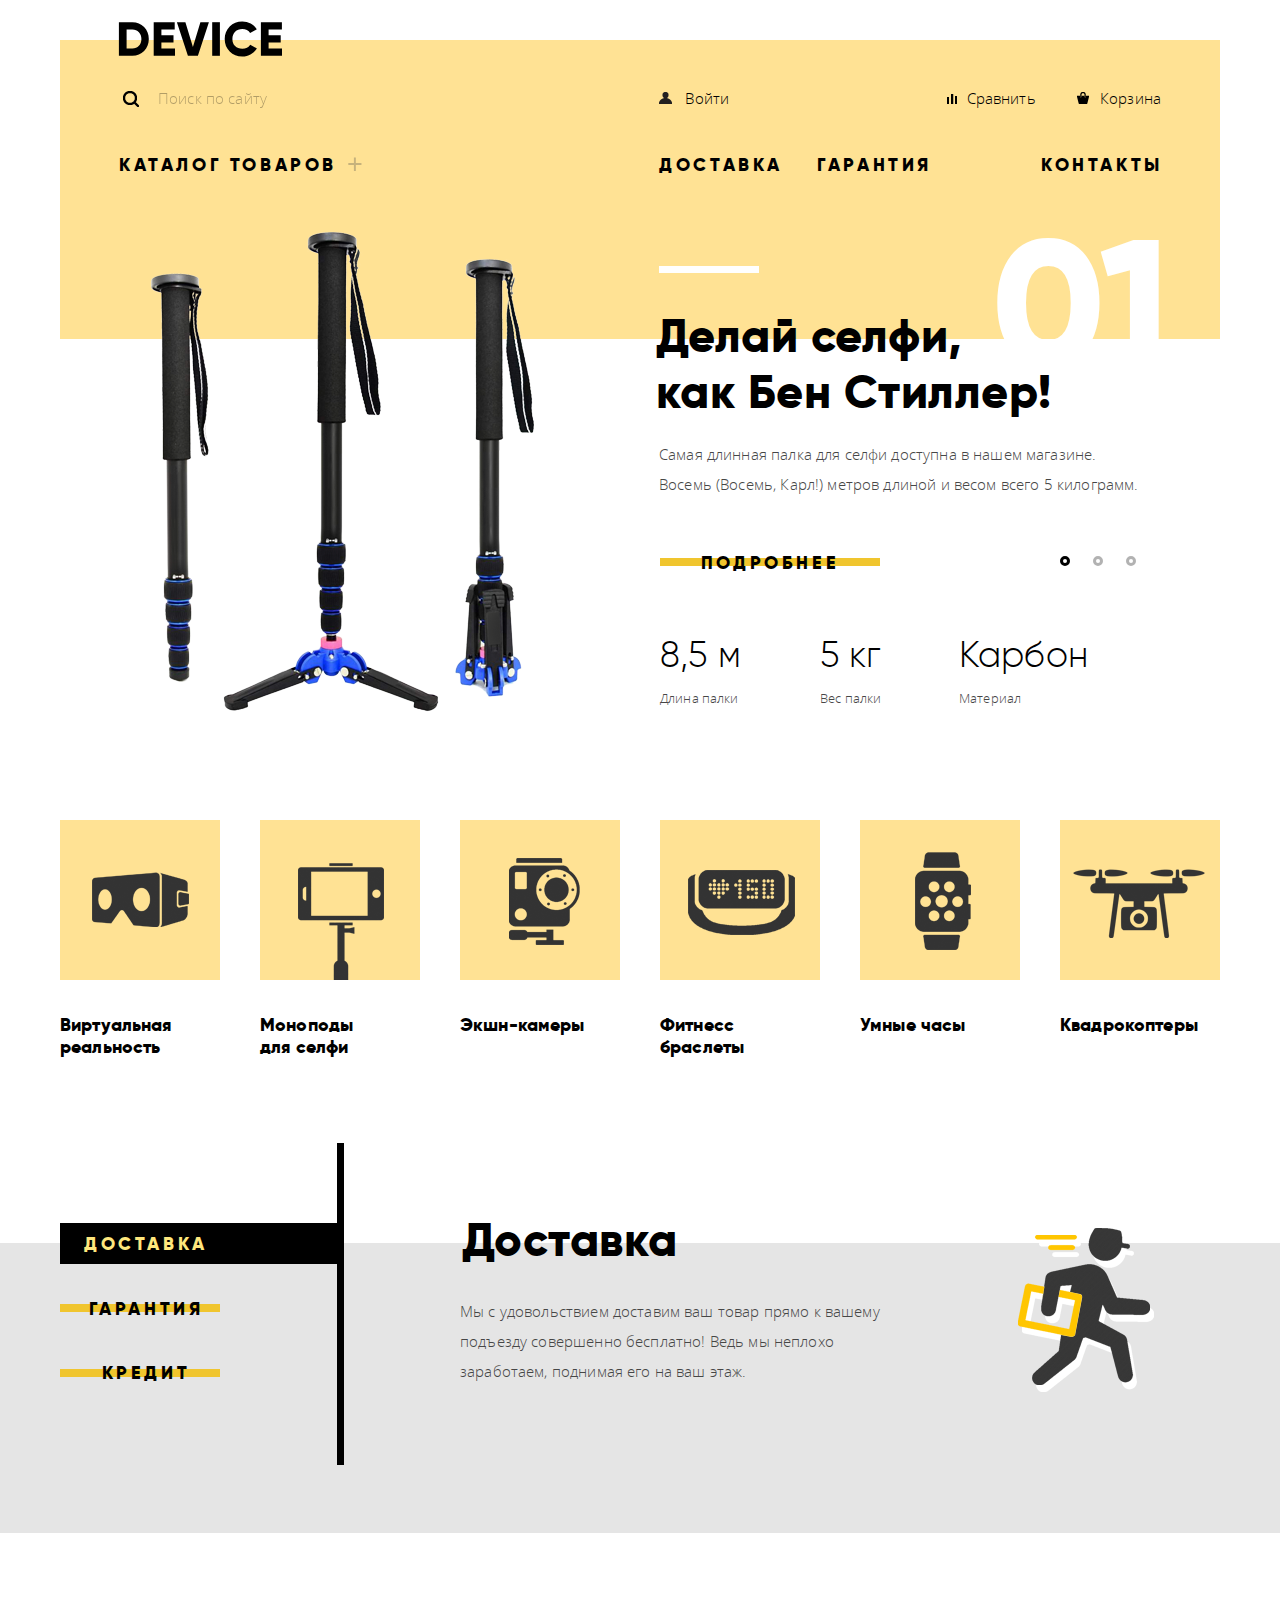
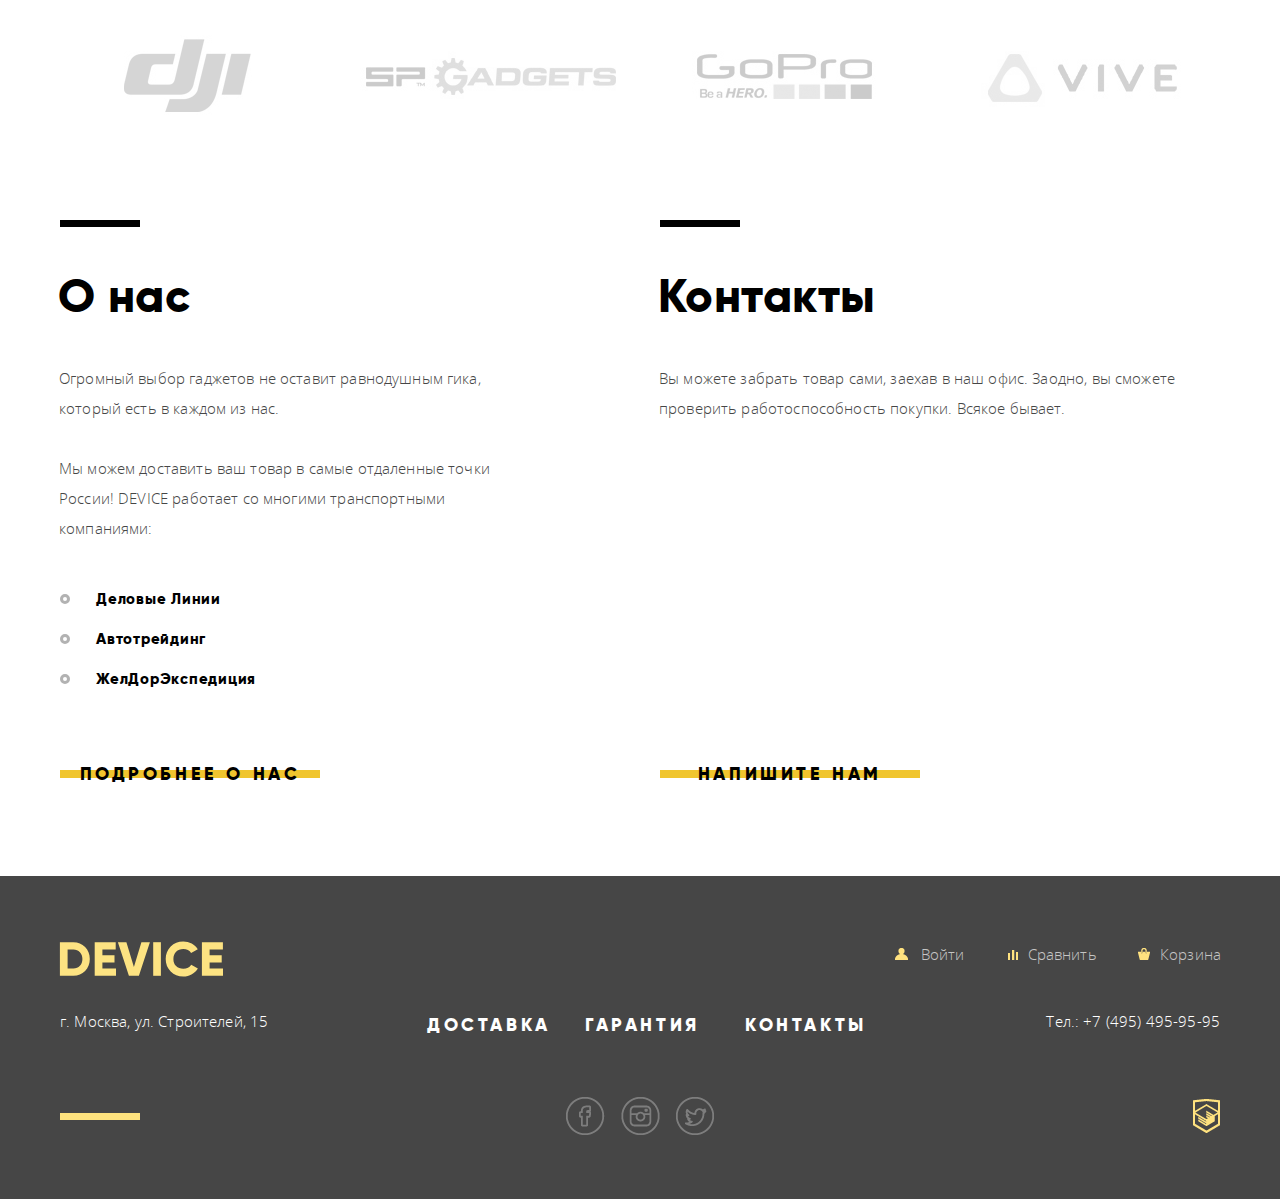
==== commit 581eb85f: "оформила все элементы главной страницы, кроме фильтра" ====
--- a/index.html
+++ b/index.html
@@ -127,7 +127,7 @@
               Худеем<br>
               правильно!
             </h2>
-            <p>Мотивирующие фитнесс-браслеты помогут найти в себе силы не&nbsp;пропускать занятия и соблюдать диету</p>
+            <p>Мотивирующие фитнесс-браслеты помогут найти в себе силы не&#160;пропускать занятия и соблюдать диету</p>
             <a class="btn" href="#">Подробнее</a>
             <table>
               <tr>
@@ -146,7 +146,7 @@
               Порхает как бабочка,<br>
               жалит как пчела!
             </h2>
-            <p>Этот обычный, на первый взгляд, квадрокоптер оснащен мощным&nbsp;лазером, замаскированным под стандартную камеру.</p>
+            <p>Этот обычный, на первый взгляд, квадрокоптер оснащен мощным&#160;лазером, замаскированным под стандартную камеру.</p>
             <a class="btn" href="#">Подробнее</a>
             <table>
               <tr>
--- a/css/style.css
+++ b/css/style.css
@@ -54,6 +54,8 @@
 
 body a {
   text-decoration: none;
+
+  color: black;
 }
 
 .container {
@@ -281,10 +283,6 @@
   max-width: 306px;
 }
 
-.header-user-links a {
-  color: black;
-}
-
 .header-user-links .login::before {
   background-position: -25px -67px;
 }
@@ -352,7 +350,6 @@
   font-family: "Verdana", sans-serif;
   font-size: 27px;
 
-  color: black;
   opacity: 0.3;
 }
 
@@ -371,10 +368,6 @@
   text-transform: uppercase;
 }
 
-.main-menu a {
-  color: black;
-}
-
 .main-menu a:hover,
 .footer-menu-links a:hover {
   opacity: 0.6;
@@ -446,18 +439,19 @@
   margin-right: 23px;
   box-sizing: border-box;
 
-  border: 3px solid #b2b2b2;
+  border: 3px solid black;
   border-radius: 50%;
+  opacity: 0.3;
 }
 
 .slider-controls label:hover {
-  border-color: #999999;
+  opacity: 0.4;
 }
 
 input[id="btn-1"]:checked ~ .slider-controls label[for="btn-1"],
 input[id="btn-2"]:checked ~ .slider-controls label[for="btn-2"],
 input[id="btn-3"]:checked ~ .slider-controls label[for="btn-3"] {
-  border-color: black;
+  opacity: 1;
 }
 
 input[id="btn-1"]:checked ~ .slider-content {
@@ -980,6 +974,8 @@
   font-family: "Gilroy";
   font-weight: 800;
   letter-spacing: 0.05em;
+
+  color: black;
 }
 
 .about li {
@@ -1047,7 +1043,7 @@
   content: "";
 
   position: absolute;
-  bottom: 35px;
+  bottom: 15px;
   left: 0;
 
   width: 80px;
@@ -1098,7 +1094,7 @@
 }
 
 .footer-user-links a {
-  color: #c8c8c8;
+  color: rgba(255, 255, 255, 0.7);
 }
 
 .footer-user-links .login::before {
@@ -1204,6 +1200,7 @@
   height: 38px;
 
   background: transparent url("../img/spritesheet.png") no-repeat;
+  opacity: 0.3;
 }
 
 .social-networks .social-networks-fb {
@@ -1216,6 +1213,14 @@
 
 .social-networks .social-networks-twi {
   background-position: -122px -79px;
+}
+
+.social-networks a:hover {
+  opacity: 0.6;
+}
+
+.social-networks a:active {
+  opacity: 0.1;
 }
 
 .copyright {
@@ -1233,6 +1238,11 @@
 
 .copyright a:hover {
   background-position: -85px -67px;
+}
+
+.copyright a:active {
+  background-position: -85px -67px;
+  opacity: 0.3;
 }
 
 .write-us {
@@ -1296,124 +1306,434 @@
   margin-left: auto;
 }
 
-h1,
+.selfie-sticks-header .header-logo {
+  top: -23px;
+  margin-left: 58px;
+}
+
+.user-links .logout {
+  padding-right: 20px;
+  padding-left: 16px;
+}
+
+.selfie-sticks-header .main-menu {
+  padding-bottom: 46px;
+}
+
+h1.headline-1,
 .breadcrumps {
   margin: 0;
-  margin-top: 40px;
+  padding: 0;
+}
+
+h1.headline-1 {
+  margin-top: 34px;
   margin-left: 60px;
-  padding: 0;
 }
 
 .breadcrumps {
+  margin-top: 14px;
+  margin-left: 59px;
+
   list-style: none;
+  font-size: 0;
 }
 
 .breadcrumps li {
+  position: relative;
+
   display: inline-block;
 }
 
+.breadcrumps a {
+  padding-right: 37px;
+
+  font-size: 14px;
+  line-height: 2.4;
+
+  color: rgba(0, 0, 0, 0.3);
+}
+
+.breadcrumps li::after {
+  content: "";
+
+  position: absolute;
+  top: 15px;
+  right: 19px;
+
+  width: 4px;
+  height: 4px;
+
+  transform: rotate(45deg);
+
+  border-top: 1px solid black;
+  border-right: 1px solid black;
+}
+
+.breadcrumps li:nth-child(2)::after {
+  right: 16px;
+}
+
+.breadcrumps li:last-child::after {
+  display: none;
+}
+
+.breadcrumps a:hover {
+  color: rgba(0, 0, 0, 0.6);
+}
+
+.breadcrumps a:active {
+  color: rgba(0, 0, 0, 0.1);
+}
+
 .catalog {
+  position: relative;
+
   width: 100%;
-  margin-top: 50px;
-}
-
-.filter {
-  width: 31.5%;
+  margin-top: 42px;
+}
+
+.catalog::after {
+  content: "";
+
+  position: absolute;
+  top: 0;
+  left: 0;
+  z-index: -1;
+
+  width: 31.45%;
+  height: 100%;
+
+  background: #eeeeee;
+}
+
+.catalog-header {
+  background: rgba(0, 0, 0, 0.08);
+}
+
+.catalog-header p,
+.pages a,
+.pages li {
+  padding-top: 10px;
+  padding-bottom: 9px;
+  padding-left: 1px;
+
+  font-family: "Gilroy", "Arial Black", sans-serif;
+  font-weight: 800;
+  font-size: 16px;
+  line-height: 1.2;
+  letter-spacing: 0.2em;
+  text-transform: uppercase;
+
+  color: black;
+}
+
+.filter-header,
+.filter-content {
   float: left;
-}
-
-.filter-column {
+  width: 200px;
+  margin-right: 67px;
+  margin-left: 60px;
+}
+
+.goods-header,
+.goods-content {
   float: right;
-  width: 200px;
-  margin-right: 68.5px;
-}
-
-.goods {
-  float: left;
-  width: 68%;
-}
-
-.goods-column {
-  float: left;
   width: 760px;
   margin-left: 72px;
 
-  font-size: 0;
+  text-align: right;
 }
 
 .goods-header p,
-/*.goods-header ul,*/
-.goods-header span {
-  float: left;
-
-  font-size: 15px;
-}
-
-.goods-header p,
-.goods-header ul,
-.goods-header span
-
 .goods-header ul {
   float: left;
-
-  list-style: 0;
+}
+
+.goods-header ul {
+  margin-top: 25px;
+  margin-left: 55px;
+  padding: 0;
+
+  list-style: none;
+  font-size: 0;
 }
 
 .goods-header li {
   display: inline-block;
+  margin-right: 29px;
+
+  font-family: "Open Sans", "Verdana", sans-serif;
+  font-weight: 400;
+  font-size: 14px;
+  line-height: 1.3;
+  letter-spacing: 0;
+  vertical-align: top;
+}
+
+.goods-header a {
+  opacity: 0.3;
+}
+
+.goods-header a:hover {
+  opacity: 0.6;
+}
+
+.goods-header .active,
+.pages .active {
+  opacity: 1;
+}
+
+.goods-header span {
+  position: relative;
+
+  font-size: 0;
+
+  opacity: 0.2;
+}
+
+.goods-header span:hover {
+  opacity: 0.4;
+}
+
+.goods-header span::after {
+  content: "";
+
+  position: absolute;
+  top: 9px;
+
+  width: 0;
+  height: 0;
+
+  border: 9px solid transparent;
+}
+
+.goods-header .ascending::after {
+  right: 37px;
+
+  border-bottom-color: black;
+  border-top-width: 0;
+}
+
+.goods-header .descending::after {
+  right: -1px;
+
+  border-top-color: black;
+  border-bottom-width: 0;
+}
+
+.filter-content {
+  margin-top: 55px;
+}
+
+.filter-content fieldset {
+  margin: 0;
+  padding: 0;
+
+  border: none;
+  border-top: 2px solid black;
+}
+
+.filter-content button {
+  width: 200px;
+}
+
+.goods-content {
+  margin-top: 19px;
+
+  font-size: 0;
+}
+
+.goods-item {
+  position: relative;
+
+  display: inline-block;
+  margin-top: 50px;
 
   font-size: 15px;
   vertical-align: top;
 }
 
-.filter-column button {
+.goods-item:nth-child(2n+1) {
+  margin-right: 39px;
+}
+
+.goods-picture {
+  width: 360px;
+  height: 380px;
+
+  background: #eeeeee;
+}
+
+.goods-picture:hover img {
+  opacity: 0.3;
+}
+
+.goods-picture a {
+  position: absolute;
+  top: 221px;
+  left: 50%;
+
+  display: none;
+
+  transform: translateX(-50%);
+
+  font-size: 13px;
+
+  opacity: 0.5;
+}
+
+.goods-picture .btn {
+  top: 172px;
+
   width: 200px;
-}
-
-.goods-item {
-  display: inline-block;
-
-  font-size: 15px;
-  vertical-align: top;
-}
-
-.goods-item:nth-child(2n+1) {
-  margin-right: 40px;
-}
-
-.goods-item > a {
-  display: none;
+
+  font-size: 18px;
+
+  opacity: 1;
+}
+
+.goods-picture:hover a {
+  display: block;
+}
+
+.goods-picture a:hover,
+.goods-picture .btn:active  {
+  opacity: 1;
+}
+
+.goods-picture a:active {
+  opacity: 0.2;
+}
+
+.new::after {
+  content: "New";
+
+  position: absolute;
+  top: 29px;
+  right: 27px;
+
+  width: 52px;
+  padding-top: 13px;
+  padding-bottom: 15px;
+  padding-left: 4px;
+
+  font-family: "Gilroy", "Arial Black", sans-serif;
+  font-weight: 800;
+  font-size: 14px;
+  letter-spacing: 0.05em;
+  text-transform: uppercase;
+  text-align: center;
+
+  color: rgba(0, 0, 0, 0.2);
+  border: 2px solid rgba(0, 0, 0, 0.1);
+  border-radius: 50%;
+}
+
+.goods-info {
+  margin-top: 29px;
+}
+
+.goods-info h2 {
+  float: left;
+  width: 255px;
+  margin: 0;
+  margin-top: 5px;
+
+  text-align: left;
+}
+
+.price {
+  font-family: "Gilroy", "Century Gothic", sans-serif;
+  font-weight: 300;
+  font-size: 16px;
 }
 
 .pages {
+  position: relative;
+
+  margin-top: 39px;
+  padding-right: 137px;
+  padding-left: 137px;
+
   font-size: 15px;
   text-align: center;
   vertical-align: top;
-}
-
-.pages p,
+
+  background: #ebebeb;
+}
+
+.pages a {
+  position: absolute;
+  top: 0;
+
+  padding-top: 26px;
+  padding-bottom: 25px;
+
+  text-align: center;
+}
+
+.pages .prev {
+  left: 0;
+
+  width: 126px;
+}
+
+.pages .next {
+  right: 0;
+
+  width: 137px;
+}
+
+.pages a:hover {
+  background: rgba(0, 0, 0, 0.08);
+}
+
+.pages a:active {
+  color: rgba(0, 0, 0, 0.3);
+  background: rgba(0, 0, 0, 0.08);
+}
+
 .pages ul {
-  display: inline-block;
   margin: 0;
   padding: 0;
 
-  vertical-align: top;
-}
-
-.pages ul {
   list-style: none;
   font-size: 0;
+  vertical-align: top;
 }
 
 .pages li {
   display: inline-block;
+  margin-right: 25px;
+  padding-top: 26px;
+  padding-bottom: 26px;
 
   font-size: 15px;
   vertical-align: top;
+
+  opacity: 0.3;
+}
+
+.pages li:last-child {
+  margin-right: 0;
+}
+
+.catalog-content > .clearfix::after {
+  height: 73px;
 }
 
 .selfie-sticks-footer {
   margin-top: 0;
+}
+
+.selfie-sticks-footer .footer-logo {
+  margin-top: -5px;
+  margin-left: -5px;
+}
+
+.selfie-sticks-footer .footer-middle {
+  margin-top: 34px;
 }
 
 /*цветная подсветка блоков сетки*/
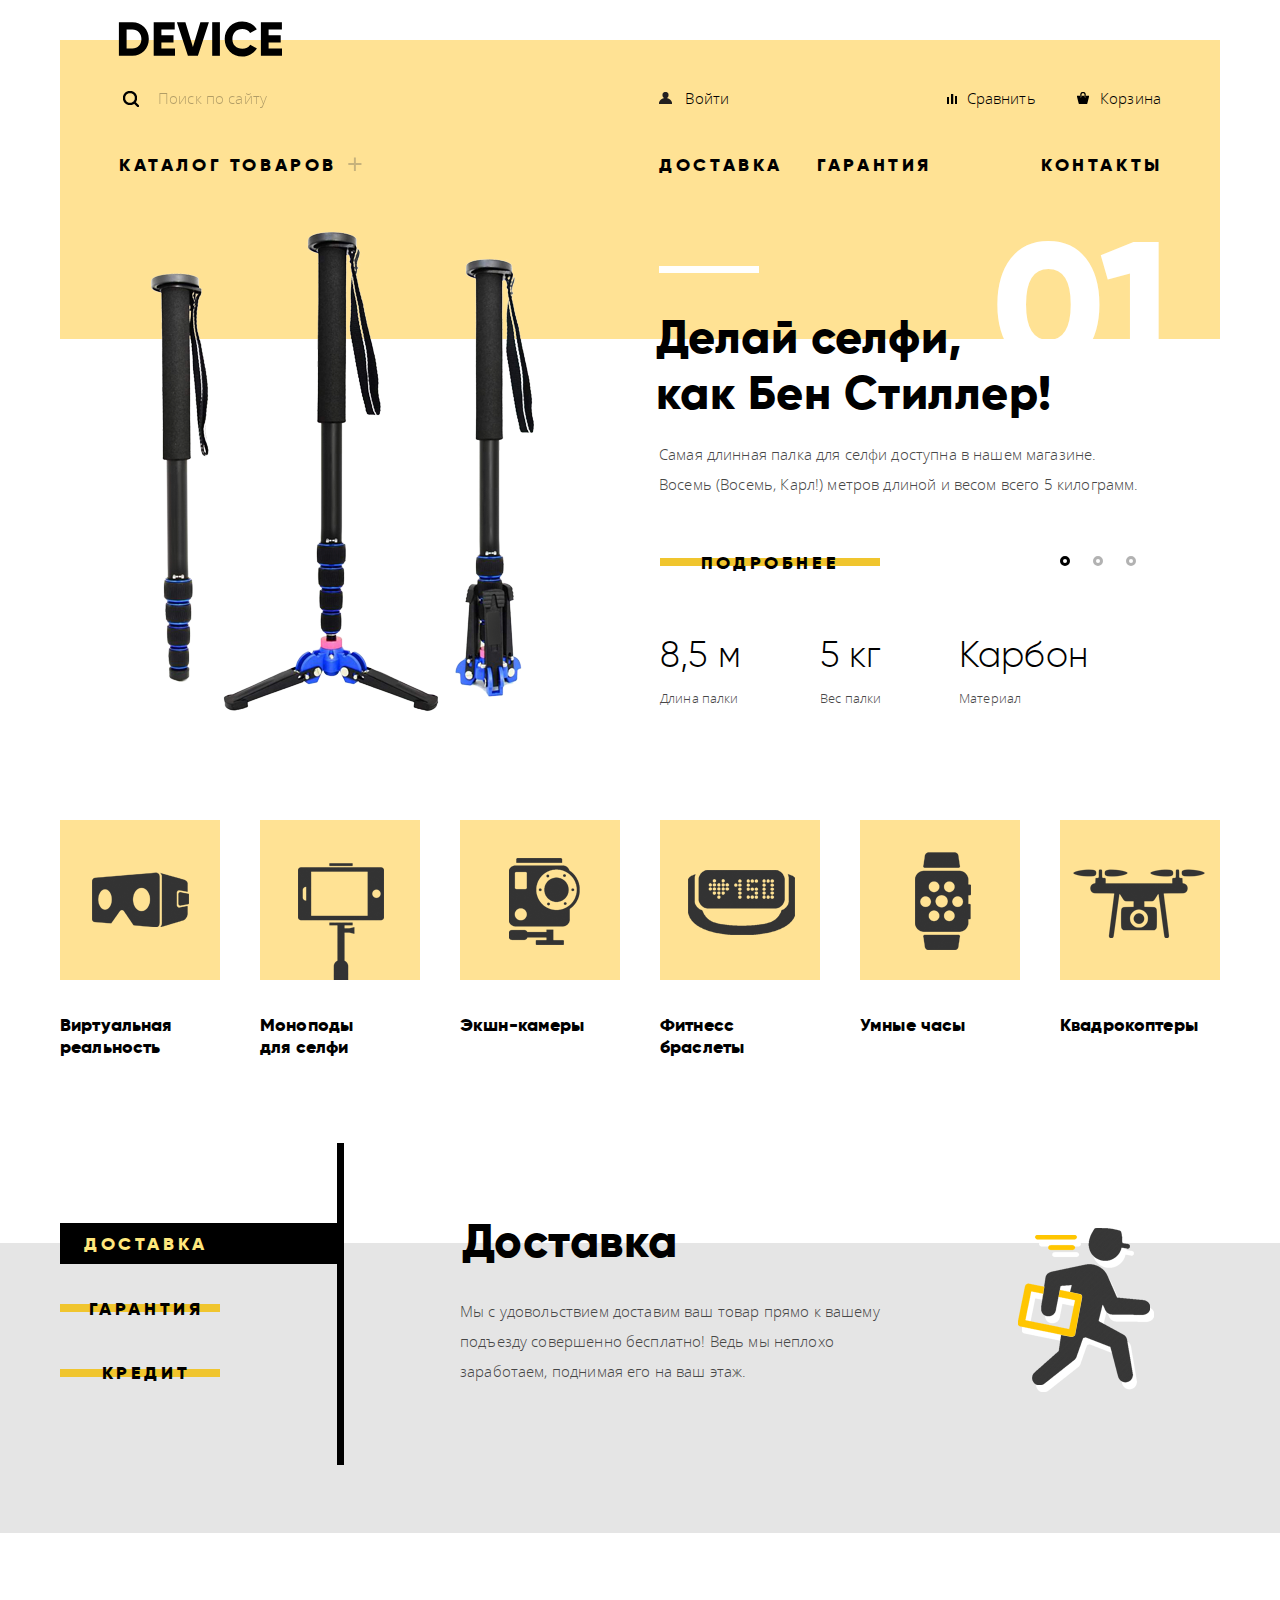
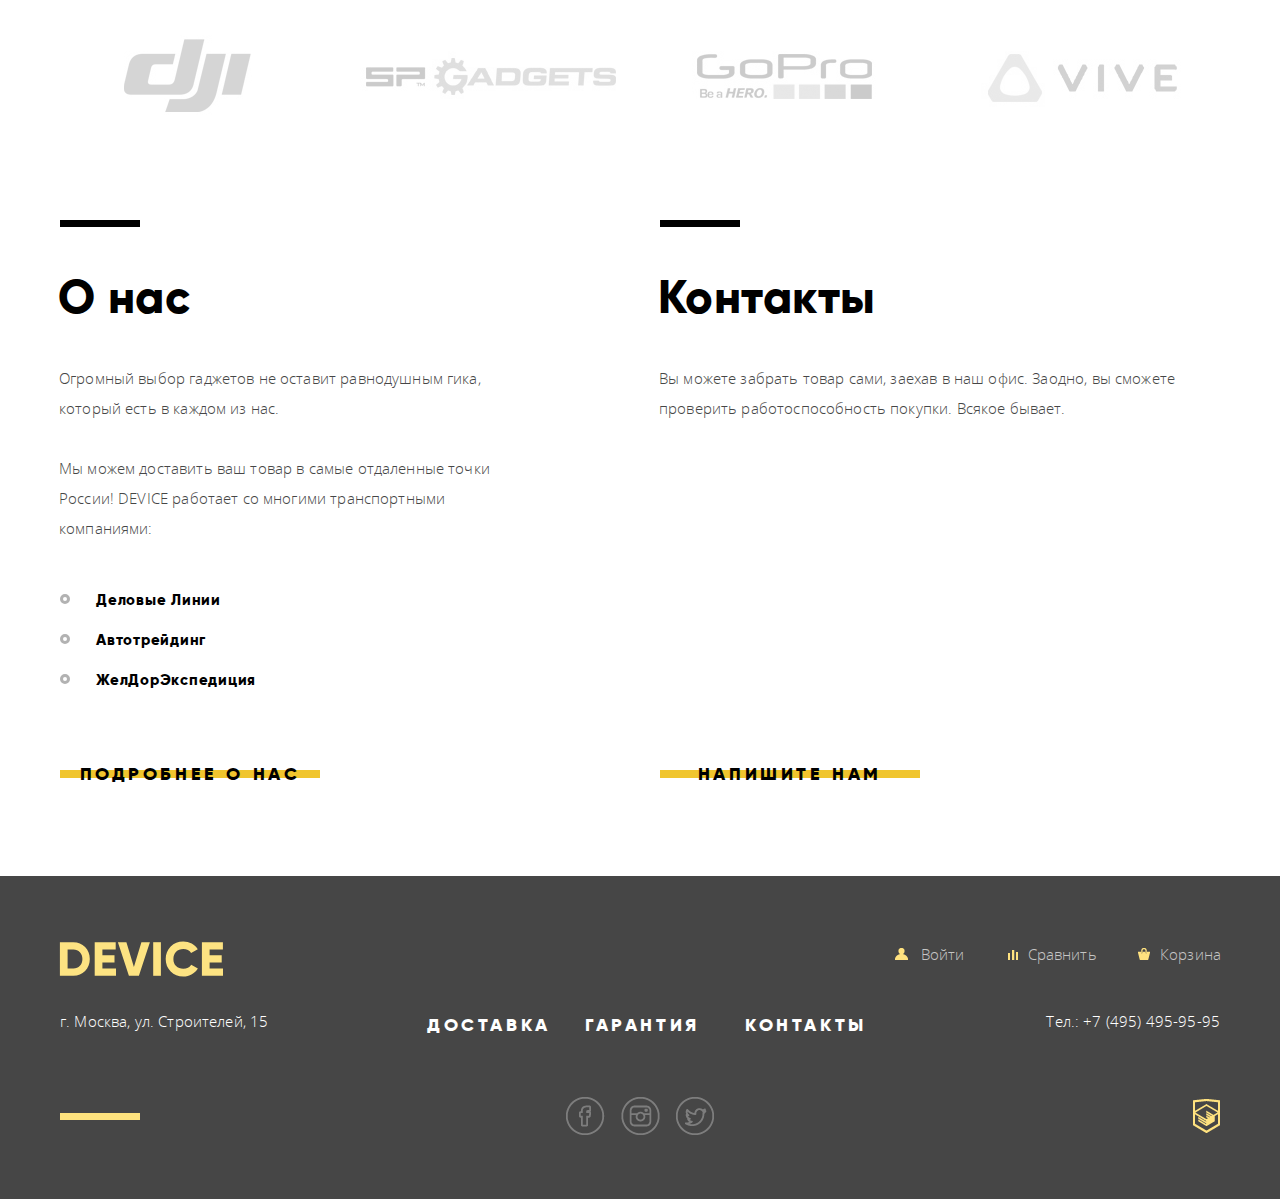
==== commit 30ea6c69: "исправила ошибку в консоли, добавила необходимые префиксы" ====
--- a/index.html
+++ b/index.html
@@ -291,7 +291,7 @@
         <div class="map">
           <iframe src="https://www.google.com/maps/embed?pb=!1m18!1m12!1m3!1d1124.5562761182782!2d37.5285236514723!3d55.687030922143215!2m3!1f0!2f0!3f0!3m2!1i1024!2i768!4f13.1!3m3!1m2!1s0x46b54cf65f5c8955%3A0x694710ccd55501e!2z0YPQuy4g0KHRgtGA0L7QuNGC0LXQu9C10LksIDE1LCDQnNC-0YHQutCy0LAsIDExOTMxMQ!5e0!3m2!1sru!2sru!4v1477134220798" width="560" height="222"></iframe>
         </div>
-        <a class="btn" href="#">Напишите нам</a>
+        <a class="btn write-us-btn" href="#">Напишите нам</a>
       </div>
     </div>
     <footer class="main-footer">
@@ -360,14 +360,14 @@
     <div class="write-us">
       <form class="write-us-form" action="#" method="post">
         <div class="left-field">
-          <label for="name-field">Ваше имя</label>
+          <label class="headline-2" for="name-field">Ваше имя:</label>
           <input type="text" name="name-field" id="name-field" placeholder="Представьтесь, пожалуйста">
         </div>
         <div class="right-field">
-          <label for="e-mail-field">Ваш e-mail:</label>
+          <label class="headline-2" for="e-mail-field">Ваш e-mail:</label>
           <input type="text" name="e-mail-field" id="e-mail-field" placeholder="Для отправки ответа">
         </div>
-        <label for="letter-field">Текст письма:</label>
+        <label class="headline-2" for="letter-field">Текст письма:</label>
         <textarea name="letter-field" id="letter-field" placeholder="В свободной форме"></textarea>
         <button  class="btn" type="submit">Отправить</button>
       </form>
--- a/css/style.css
+++ b/css/style.css
@@ -34,7 +34,7 @@
   font-weight: 800;
   src:
     local("Gilroy"),
-    url("../fonts/gilroyextabold.woff") format("woff"),
+    url("../fonts/gilroyextrabold.woff") format("woff"),
     url("../fonts/gilroyextrabold.woff2") format("woff2");
 }
 
@@ -142,17 +142,17 @@
   border: none;
 }
 
-.search-field::-webkit-input-placeholder {
-  color: black;
-  opacity: 0.3;
-}
-
 .search-field:-moz-placeholder {
   color: black;
   opacity: 0.3;
 }
 
 .search-field::-moz-placeholder {
+  color: black;
+  opacity: 0.3;
+}
+
+.search-field::-webkit-input-placeholder {
   color: black;
   opacity: 0.3;
 }
@@ -178,15 +178,15 @@
   box-shadow: 0 0 0 2px black;
 }
 
-.search:hover .search-field::-webkit-input-placeholder {
-  opacity: 0.6;
-}
-
 .search:hover .search-field:-moz-placeholder {
   opacity: 0.6;
 }
 
 .search:hover .search-field::-moz-placeholder {
+  opacity: 0.6;
+}
+
+.search:hover .search-field::-webkit-input-placeholder {
   opacity: 0.6;
 }
 
@@ -581,6 +581,8 @@
   text-align: center;
 
   color: black;
+
+  outline: none;
 }
 
 .btn::after {
@@ -920,11 +922,13 @@
 
   opacity: 0.2;
   filter: grayscale(1);
+  -webkit-filter: grayscale(1);
 }
 
 .logotypes img:hover {
   opacity: 1;
   filter: none;
+  -webkit-filter: none;
 }
 
 .info {
@@ -1245,19 +1249,37 @@
   opacity: 0.3;
 }
 
-.write-us {
+.write-us,
+.map-popup {
+  position: fixed;
+  top: 50%;
+  left: 50%;
+  z-index: 1;
+
   display: none;
   width: 960px;
+
+  transform: translateX(-50%) translateY(-50%);
+  -webkit-transform: translateX(-50%) translateY(-50%);
+  -ms-transform: translateX(-50%) translateY(-50%);
+}
+
+.write-us {
+  padding-top: 1px;
+
+  background: white;
+  box-shadow:
+    0 10px 20px 0 rgba(0, 0, 0, 0.2),
+    58px -38px 40px -58px rgba(0, 0, 0, 0.75),
+    -58px -38px 40px -58px rgba(0, 0, 0, 0.75);
+}
+
+.write-us-form {
+  width: 760px;
+  margin-top: 96px;
   margin-right: auto;
   margin-left: auto;
-  padding-top: 1px;
-}
-
-.write-us-form {
-  width: 760px;
-  margin-top: 95px;
-  margin-right: auto;
-  margin-left: auto;
+  padding-bottom: 76px;
 }
 
 .write-us-form .left-field {
@@ -1274,36 +1296,151 @@
   display: block;
 }
 
+.write-us-form input,
+.write-us-form textarea {
+  margin-top: 8px;
+  padding-top: 12px;
+  padding-right: 17px;
+  padding-bottom: 14px;
+  padding-left: 17px;
+  box-sizing: border-box;
+
+  font-family: "Open Sans", "Verdana", sans-serif;
+  font-weight: 400;
+  font-size: 14px;
+  line-height: 1.3;
+  letter-spacing: 0;
+
+  background: rgba(230, 230, 230, 0.5);
+  border: 3px solid transparent;
+
+  outline: none;
+}
+
+.write-us-form input:-moz-placeholder,
+.write-us-form textarea:-moz-placeholder {
+  color: rgba(70, 70, 70, 0.4);
+}
+
+.write-us-form input::-moz-placeholder,
+.write-us-form textarea::-moz-placeholder {
+  color: rgba(70, 70, 70, 0.4);
+}
+
+.write-us-form input::-webkit-input-placeholder,
+.write-us-form textarea::-webkit-input-placeholder {
+  color: rgba(70, 70, 70, 0.4);
+}
+
+.write-us-form input:-ms-input-placeholder,
+.write-us-form textarea:-ms-input-placeholder {
+  color: rgba(70, 70, 70, 0.4);
+}
+
 .write-us-form input {
   width: 360px;
-  box-sizing: border-box;
 }
 
 .write-us-form > label {
   clear: both;
+  padding-top: 36px;
 }
 
 .write-us-form textarea {
   width: 100%;
-  box-sizing: border-box;
+  min-height: 156px;
+  resize: none;
+}
+
+.write-us-form input:hover,
+.write-us-form textarea:hover {
+  background: rgba(230, 230, 230, 0.8);
+}
+
+.write-us-form input:focus,
+.write-us-form textarea:focus {
+  background: none;
+  border-color: rgba(203, 203, 203, 0.5);
+}
+
+.write-us-form input:invalid,
+.write-us-form textarea:invalid {
+  background: rgba(237, 181, 181, 0.5);
 }
 
 .write-us-form button {
   width: 200px;
-  margin-top: 40px;
+  margin-top: 34px;
+
+  background: none;
+  border: none;
 }
 
 .exit {
+  position: absolute;
+  top: 22px;
+  right: 22px;
+
   width: 55px;
   height: 55px;
-}
-
-.map-popup {
-  display: none;
-  width: 960px;
+
+  background: #f0c52e;
+  border: none;
+  border-radius: 50%;
+  opacity: 0.5;
+
+  outline: none;
+}
+
+.exit::before,
+.exit::after {
+  content: "";
+
+  position: absolute;
+  top: 12px;
+  left: 27px;
+
+  width: 2px;
+  height: 31px;
+
+  background: white;
+}
+
+.exit::before {
+  transform: rotate(45deg);
+  -webkit-transform: rotate(45deg);
+  -ms-transform: rotate(45deg);
+}
+
+.exit::after {
+  transform: rotate(-45deg);
+  -webkit-transform: rotate(-45deg);
+  -ms-transform: rotate(-45deg);
+}
+
+.exit:hover {
+  opacity: 1;
+}
+
+.exit:active {
+  opacity: 1;
+}
+
+.exit:active::before,
+.exit:active::after {
+  background: rgba(255, 255, 255, 0.3);
+}
+
+.map-popup iframe {
   height: 559px;
-  margin-right: auto;
-  margin-left: auto;
+
+  border: none;
+  box-shadow: 0 10px 20px 0 rgba(0, 0, 0, 0.2);
+}
+
+.write-us-show,
+.map-popup-show {
+  display: block;
 }
 
 .selfie-sticks-header .header-logo {
@@ -1365,6 +1502,8 @@
   height: 4px;
 
   transform: rotate(45deg);
+  -webkit-transform: rotate(45deg);
+  -ms-transform: rotate(45deg);
 
   border-top: 1px solid black;
   border-right: 1px solid black;
@@ -1401,7 +1540,7 @@
   left: 0;
   z-index: -1;
 
-  width: 31.45%;
+  width: 30%;
   height: 100%;
 
   background: #eeeeee;
@@ -1409,6 +1548,10 @@
 
 .catalog-header {
   background: rgba(0, 0, 0, 0.08);
+}
+
+.catalog-header .container {
+  background: transparent url("../img/catalog-header-background.png") repeat-y 0 0;
 }
 
 .catalog-header p,
@@ -1431,9 +1574,9 @@
 .filter-header,
 .filter-content {
   float: left;
-  width: 200px;
-  margin-right: 67px;
-  margin-left: 60px;
+  width: 201px;
+  margin-right: 68px;
+  margin-left: 59px;
 }
 
 .goods-header,
@@ -1480,6 +1623,8 @@
 }
 
 .goods-header .active,
+.goods-header a:active,
+.goods-header span:active,
 .pages .active {
   opacity: 1;
 }
@@ -1522,20 +1667,249 @@
   border-bottom-width: 0;
 }
 
+.catalog-content .container {
+  background: transparent url("../img/catalog-content-background.png") repeat-y 0 0;
+}
+
 .filter-content {
-  margin-top: 55px;
+  margin-top: 69px;
+
+  font-size: 14px;
+
+  color: black;
 }
 
 .filter-content fieldset {
+  position: relative;
+
+  margin: 0;
+  margin-top: 37px;
+  padding: 0;
+  padding-top: 58px;
+
+  border: none;
+  border-top: 2px solid black;
+}
+
+.filter-content fieldset:first-child {
+  margin-top: 0;
+}
+
+.filter-content legend {
+  position: absolute;
+  top: 12px;
+  left: 0;
+}
+
+.filter-range-controls {
+  position: relative;
+
+  padding-top: 11px;
+  padding-bottom: 30px;
+}
+
+.filter-range-controls .scale {
+  height: 2px;
+
+  background: #dbdbdb;
+}
+
+.filter-range-controls .bar {
+  width: 58%;
+  height: 2px;
+
+  background: #91c92f;
+}
+
+.filter-range-controls .toggle {
+  position: absolute;
+  top: 5px;
+
+  width: 10px;
+  height: 10px;
+
+  background: #eeeeee;
+  border: 2px solid black;
+  border-radius: 50%;
+
+  cursor: pointer;
+}
+
+.filter-range-controls .toggle-min,
+.filter-cost-controls .min-cost {
+  left: -1px;
+}
+
+.filter-range-controls .toggle-max,
+.filter-cost-controls .max-cost {
+  left: 111px;
+}
+
+.filter-range-controls .toggle:active {
+  background: #91c92f;
+  border: 3px solid white;
+  box-shadow: 0 5px 5px -3px rgba(0, 0, 0, 0.75);
+}
+
+.filter-cost-controls {
+  position: relative;
+
+  font-size: 0;
+}
+
+.filter-cost-controls label {
+  position: absolute;
+  top: -21px;
+
+  display: inline-block;
+
+  font-family: "Gilroy", "Century Gothic", sans-serif;
+  font-weight: 300;
+  font-size: 14px;
+  line-height: 1.6;
+  letter-spacing: 0;
+
+  opacity: 0.2;
+}
+
+.filter-cost-controls input {
+  width: 50px;
+
+  font-family: "Gilroy", "Century Gothic", sans-serif;
+  font-weight: 300;
+  font-size: 14px;
+  line-height: 1.6;
+  letter-spacing: 0;
+
+  background: none;
+  border: none;
+
+  outline: none;
+}
+
+.filter-cost-controls .min-cost {
+  margin-left: 1px;
+}
+
+.filter-cost-controls .max-cost {
+  margin-left: -20px;
+}
+
+.filter-content ul {
   margin: 0;
   padding: 0;
 
+  list-style: none;
+}
+
+.filter-content li {
+  margin-top: 12px;
+}
+
+.filter-content li:first-child {
+  margin-top: 0;
+}
+
+.filter-checkbox,
+.filter-radio {
+  display: none;
+}
+
+.filter-color label,
+.filter-bluetooth label {
+  position: relative;
+
+  margin-left: 38px;
+}
+
+.filter-color label::before,
+.filter-color label::after,
+.filter-bluetooth label::before,
+.filter-bluetooth label::after {
+  content: "";
+
+  position: absolute;
+}
+
+.filter-color label::before {
+  top: -2px;
+  left: -40px;
+
+  width: 23px;
+  height: 23px;
+
+  background: #dbdbdb;
+}
+
+.filter-color label::after {
+  top: 3px;
+  left: -32px;
+
+  display: none;
+  width: 5px;
+  height: 8px;
+
+  transform: rotate(45deg);
+  -webkit-transform: rotate(45deg);
+  -ms-transform: rotate(45deg);
+
+  border: 2px solid black;
+  border-top: none;
+  border-left: none;
+}
+
+.filter-bluetooth label::before {
+  top: -2px;
+  left: -40px;
+
+  width: 19px;
+  height: 19px;
+
+  border: 2px solid #c6c6c6;
+  border-radius: 50%;
+}
+
+.filter-bluetooth label::after {
+  top: 5px;
+  left: -33px;
+
+  display: none;
+  width: 5px;
+  height: 5px;
+
+  border: 2px solid black;
+  border-radius: 50%;
+}
+
+.filter-checkbox:checked + label::after,
+.filter-radio:checked + label::after {
+  display: block;
+}
+
+.filter-color label:hover::before {
+  background: #cecece;
+}
+
+.filter-color label:active::before {
+  background: #c4c4c4;
+}
+
+.filter-bluetooth label:hover::before {
+  border-color: #bcbcbc;
+}
+
+.filter-bluetooth label:active::before {
+  border-color: #acacac;
+}
+
+.filter-content button {
+  z-index: 0;
+
+  width: 200px;
+  margin-top: 39px;
+
+  background: none;
   border: none;
-  border-top: 2px solid black;
-}
-
-.filter-content button {
-  width: 200px;
 }
 
 .goods-content {
@@ -1577,6 +1951,8 @@
   display: none;
 
   transform: translateX(-50%);
+  -webkit-transform: translateX(-50%);
+  -ms-transform: translateX(-50%);
 
   font-size: 13px;
 
@@ -1735,30 +2111,3 @@
 .selfie-sticks-footer .footer-middle {
   margin-top: 34px;
 }
-
-/*цветная подсветка блоков сетки*/
-/*
-body > * {
-  background: rgba(0, 128, 0, 0.2);
-  box-shadow: 0 0 0 3px green;
-}
-body > * > * {
-  background: rgba(255, 45, 82, 0.2);
-  box-shadow: 0 0 0 3px rgb(255, 45, 82);
-}
-
-body > * > * > * {
-  background: rgba(234, 255, 45, 0.2);
-  box-shadow: inset 0 0 0 2px rgb(234, 255, 45);
-}
-
-body > * > * > * > *{
-  background: rgba(102, 205, 170, 0.2);
-  box-shadow: inset 0 0 0 2px rgb(102, 205, 170);
-
-}
-
-body > * > * > * > * > * {
-  background: rgba(255, 0, 157, 0.2);
-  box-shadow: inset 0 0 0 2px rgb(255, 0, 157);
-}
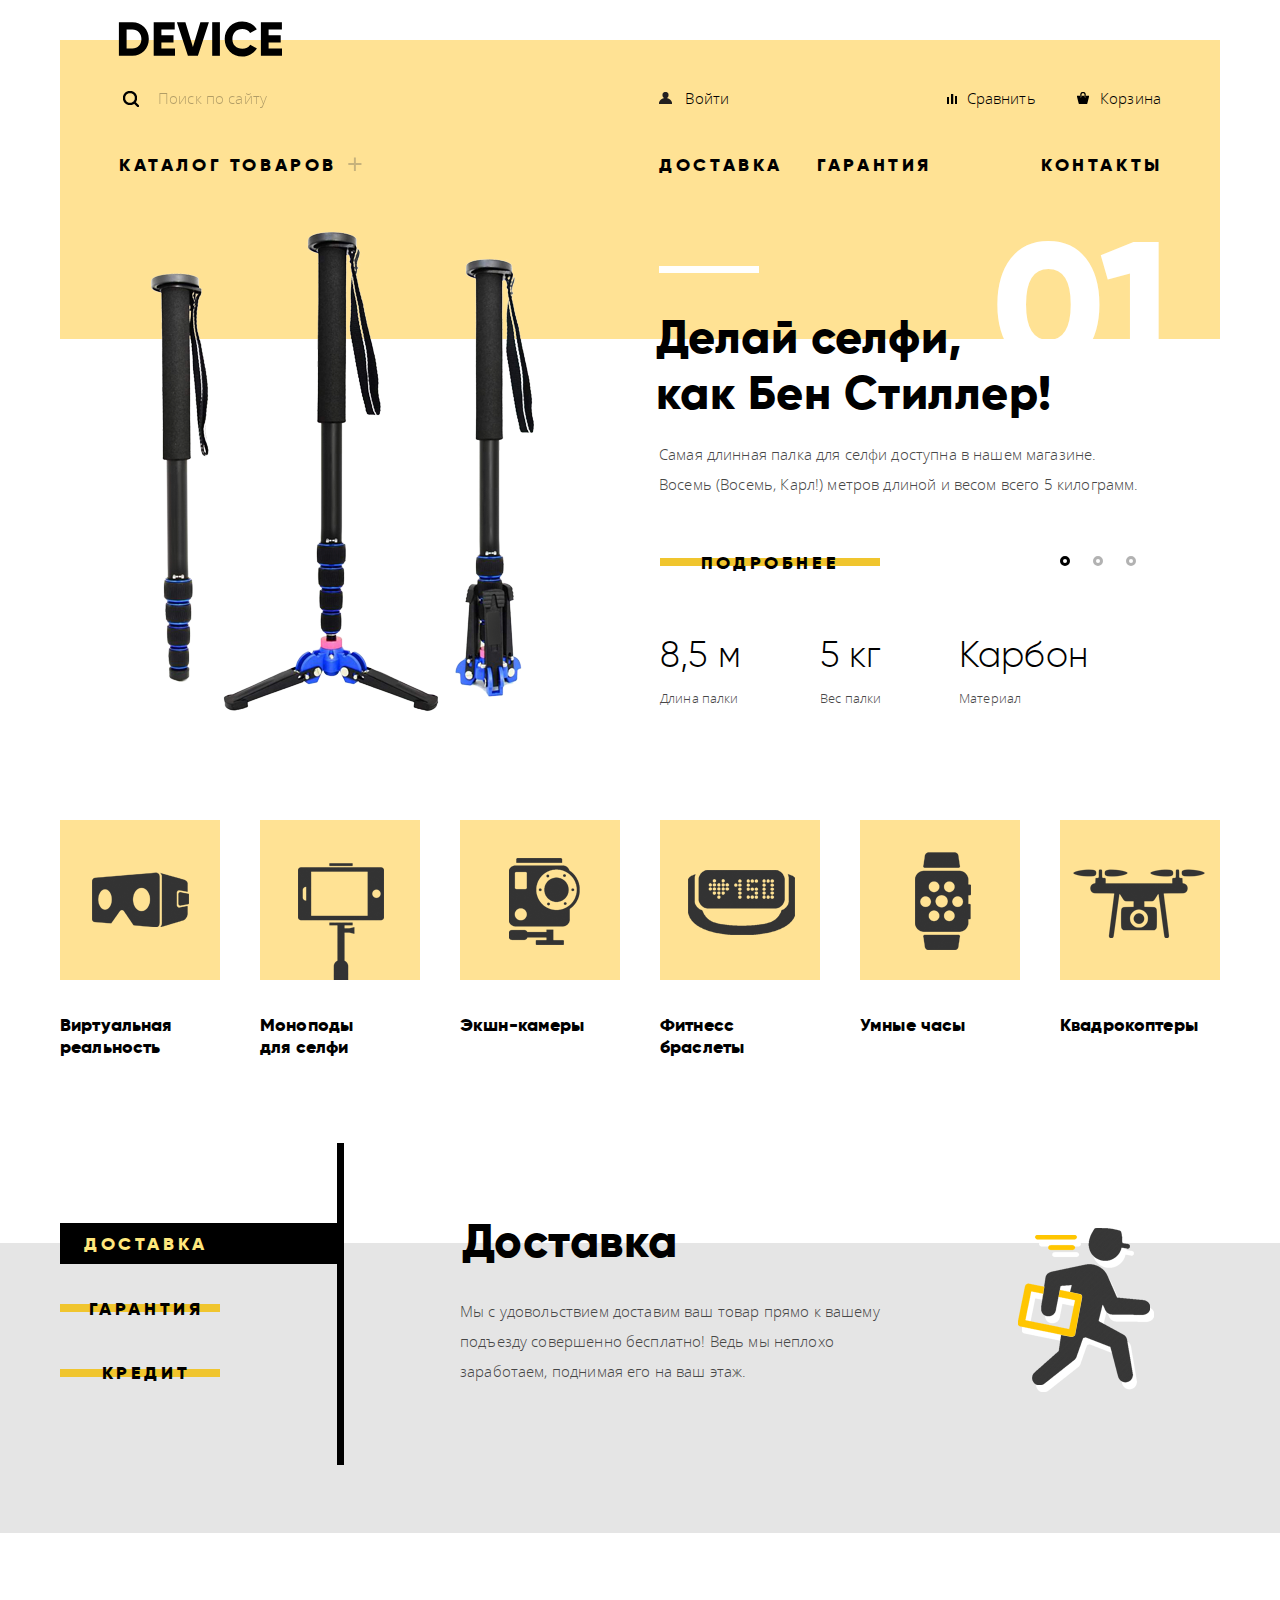
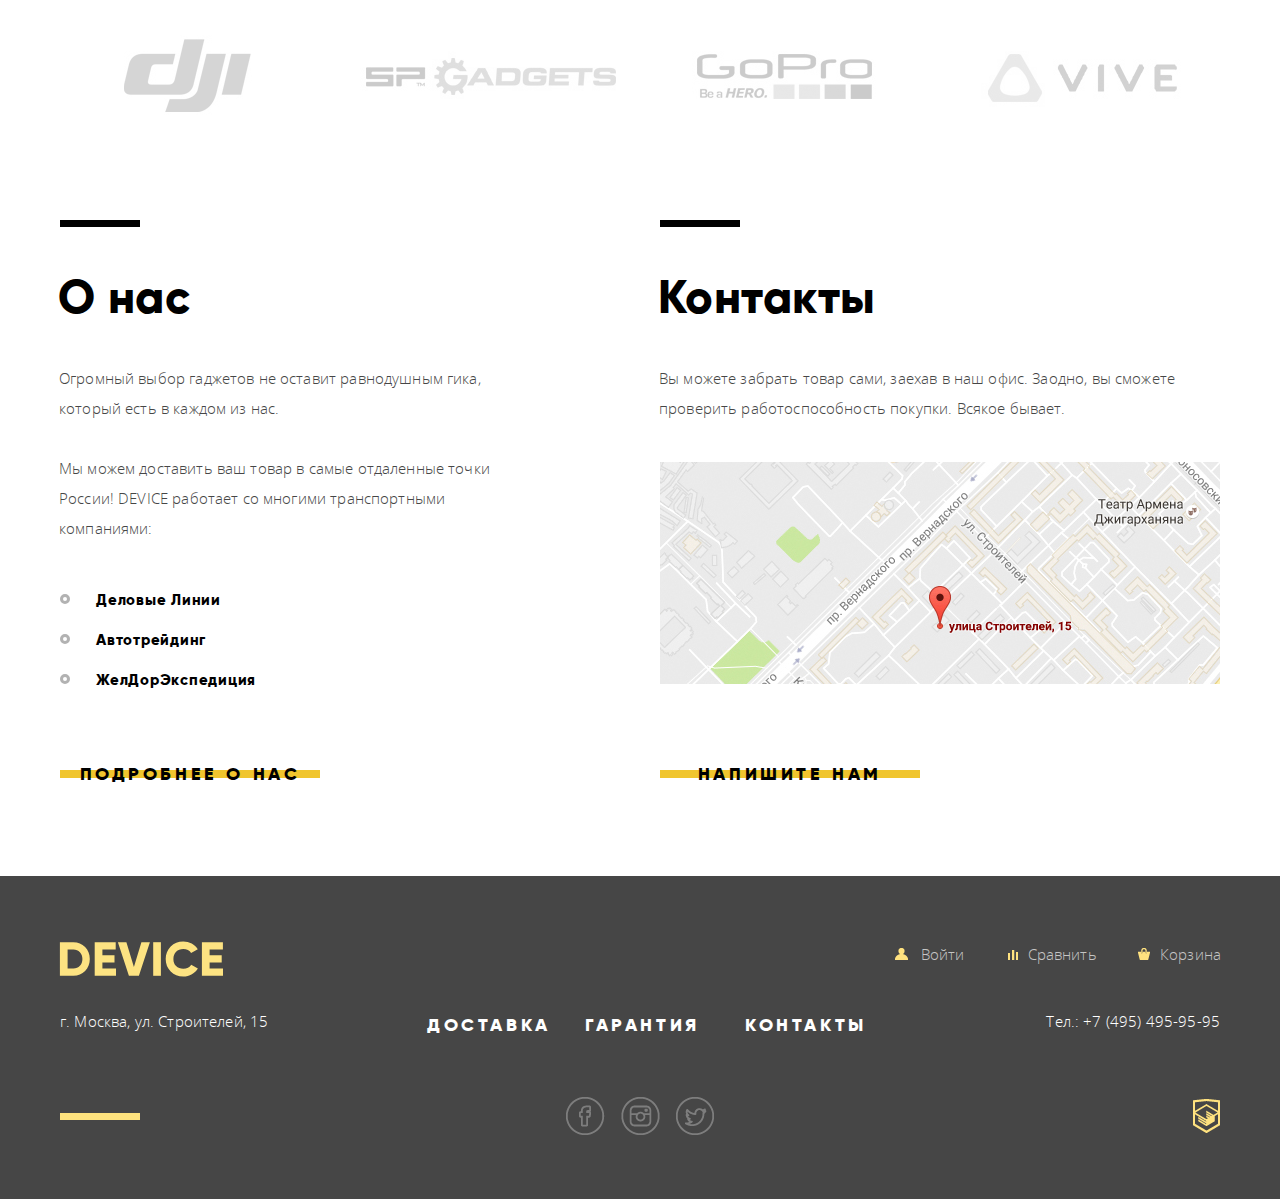
==== commit 675166bc: "добавила появление окна отправки обратной связи и интерактивной карты, их закрытие при нажатии крест" ====
--- a/index.html
+++ b/index.html
@@ -289,7 +289,7 @@
         <h2 class="headline-1">Контакты</h2>
         <p>Вы можете забрать товар сами, заехав в наш офис. Заодно, вы сможете проверить работоспособность покупки. Всякое бывает.</p>
         <div class="map">
-          <iframe src="https://www.google.com/maps/embed?pb=!1m18!1m12!1m3!1d1124.5562761182782!2d37.5285236514723!3d55.687030922143215!2m3!1f0!2f0!3f0!3m2!1i1024!2i768!4f13.1!3m3!1m2!1s0x46b54cf65f5c8955%3A0x694710ccd55501e!2z0YPQuy4g0KHRgtGA0L7QuNGC0LXQu9C10LksIDE1LCDQnNC-0YHQutCy0LAsIDExOTMxMQ!5e0!3m2!1sru!2sru!4v1477134220798" width="560" height="222"></iframe>
+          <img src="img/map.jpg" width="560" height="222" alt="Улица Строителей, 15">
         </div>
         <a class="btn write-us-btn" href="#">Напишите нам</a>
       </div>
@@ -358,14 +358,14 @@
       </div>
     </footer>
     <div class="write-us">
-      <form class="write-us-form" action="#" method="post">
+      <form class="write-us-form" action="" method="post">
         <div class="left-field">
           <label class="headline-2" for="name-field">Ваше имя:</label>
           <input type="text" name="name-field" id="name-field" placeholder="Представьтесь, пожалуйста">
         </div>
         <div class="right-field">
           <label class="headline-2" for="e-mail-field">Ваш e-mail:</label>
-          <input type="text" name="e-mail-field" id="e-mail-field" placeholder="Для отправки ответа">
+          <input type="email" name="e-mail-field" id="e-mail-field" placeholder="Для отправки ответа">
         </div>
         <label class="headline-2" for="letter-field">Текст письма:</label>
         <textarea name="letter-field" id="letter-field" placeholder="В свободной форме"></textarea>
@@ -377,5 +377,6 @@
       <iframe src="https://www.google.com/maps/embed?pb=!1m18!1m12!1m3!1d1124.5562761182782!2d37.5285236514723!3d55.687030922143215!2m3!1f0!2f0!3f0!3m2!1i1024!2i768!4f13.1!3m3!1m2!1s0x46b54cf65f5c8955%3A0x694710ccd55501e!2z0YPQuy4g0KHRgtGA0L7QuNGC0LXQu9C10LksIDE1LCDQnNC-0YHQutCy0LAsIDExOTMxMQ!5e0!3m2!1sru!2sru!4v1477134220798" width="960" height="559"></iframe>
       <button class="exit"></button>
     </div>
+    <script src="js/script.js"></script>
   </body>
 </html>
--- a/css/style.css
+++ b/css/style.css
@@ -1014,10 +1014,10 @@
   width: 560px;
 }
 
-.contacts iframe {
+.contacts img {
+  width: 560px;
+  height: 222px;
   margin-top: 24px;
-
-  border: none;
 }
 
 .contacts .btn {
@@ -1363,9 +1363,9 @@
   border-color: rgba(203, 203, 203, 0.5);
 }
 
-.write-us-form input:invalid,
-.write-us-form textarea:invalid {
+.write-us-form input:invalid {
   background: rgba(237, 181, 181, 0.5);
+  border-color: transparent;
 }
 
 .write-us-form button {
@@ -1438,9 +1438,47 @@
   box-shadow: 0 10px 20px 0 rgba(0, 0, 0, 0.2);
 }
 
+@keyframes show-form {
+  0% {
+    transform: translateX(-50%) translateY(-50%) scale(0);
+
+    opacity: 0.4;
+  }
+  80% {
+    transform: translateX(-50%) translateY(-50%) scale(1.1);
+
+    opacity: 1;
+  }
+  100% {
+    transform: translateX(-50%) translateY(-50%) scale(1);
+  }
+}
+
 .write-us-show,
 .map-popup-show {
   display: block;
+}
+
+.write-us-show {
+  animation: show-form 1s;
+}
+
+@keyframes form-error {
+  0%,
+  32%,
+  64%,
+  100% {
+    background: white;
+  }
+  16%,
+  48%,
+  80% {
+    background: #f0c52e;
+  }
+}
+
+.write-us-error {
+  animation: form-error 2.5s;
 }
 
 .selfie-sticks-header .header-logo {
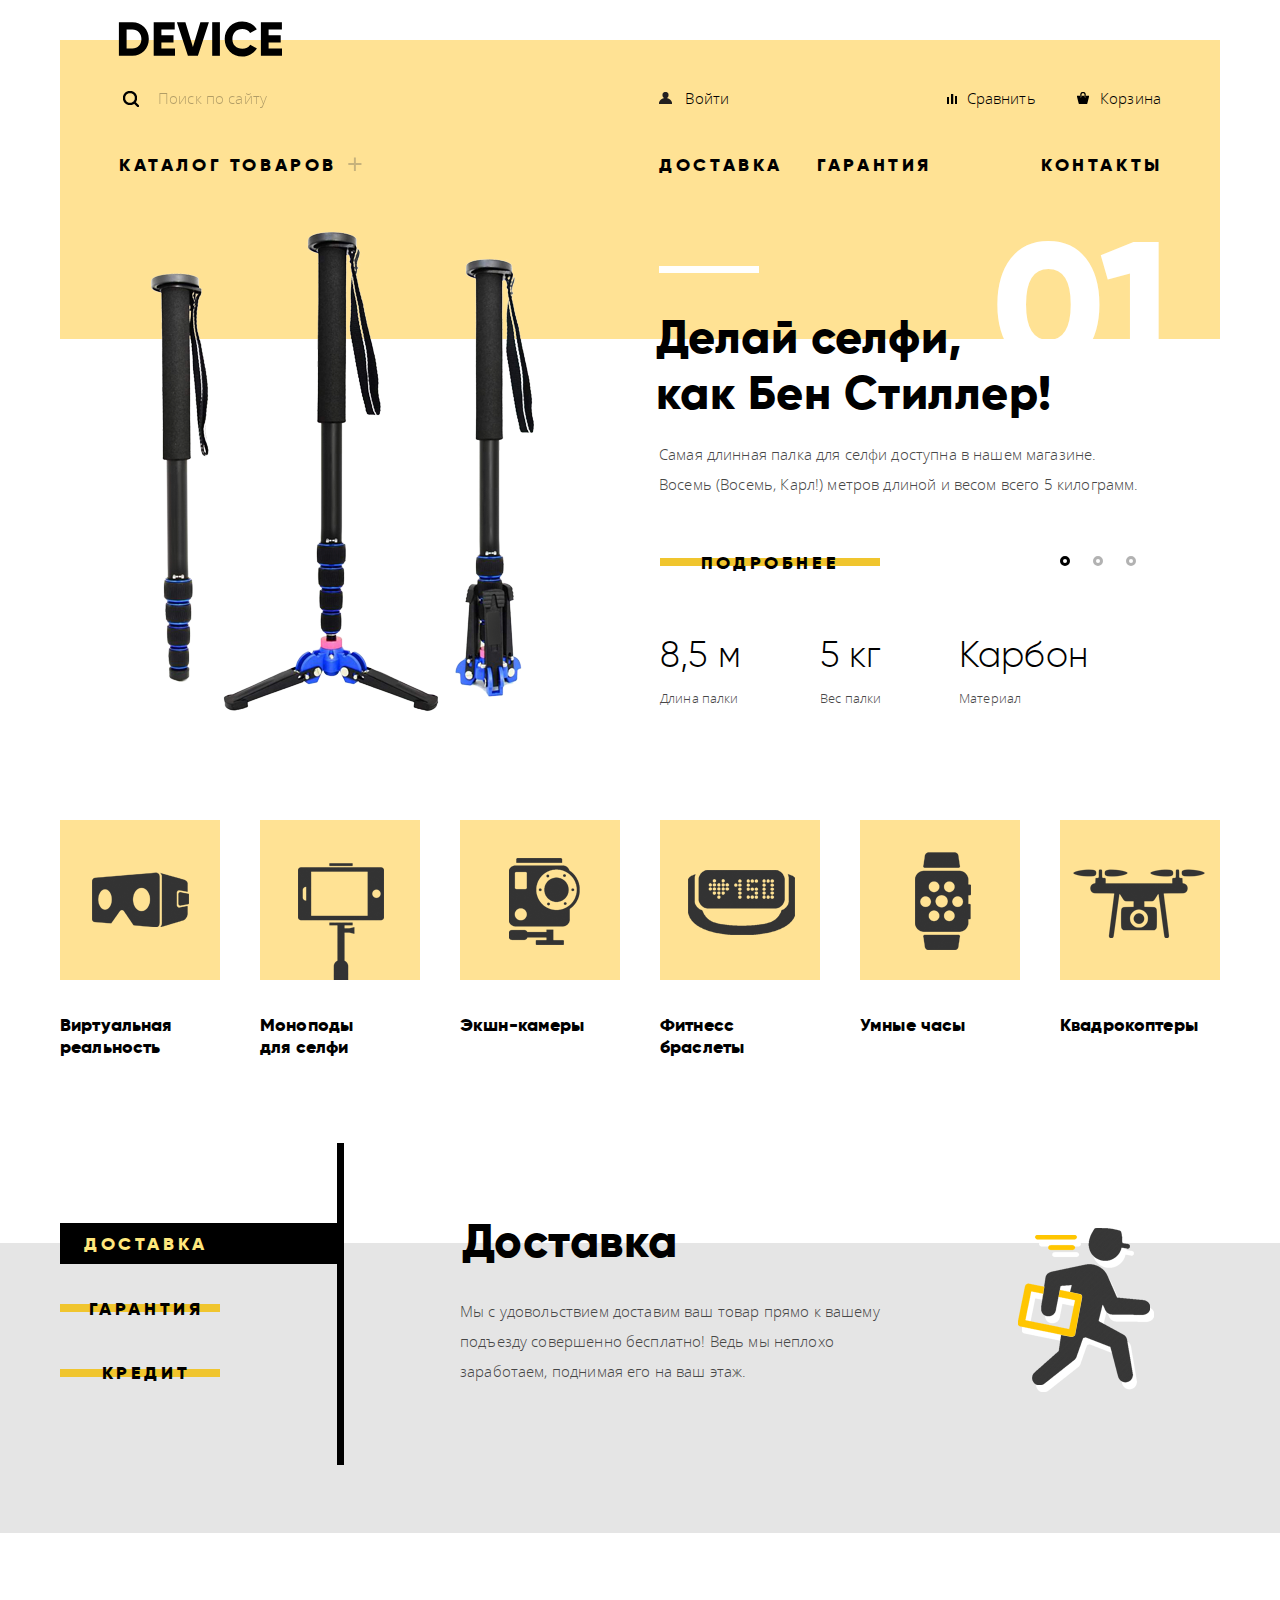
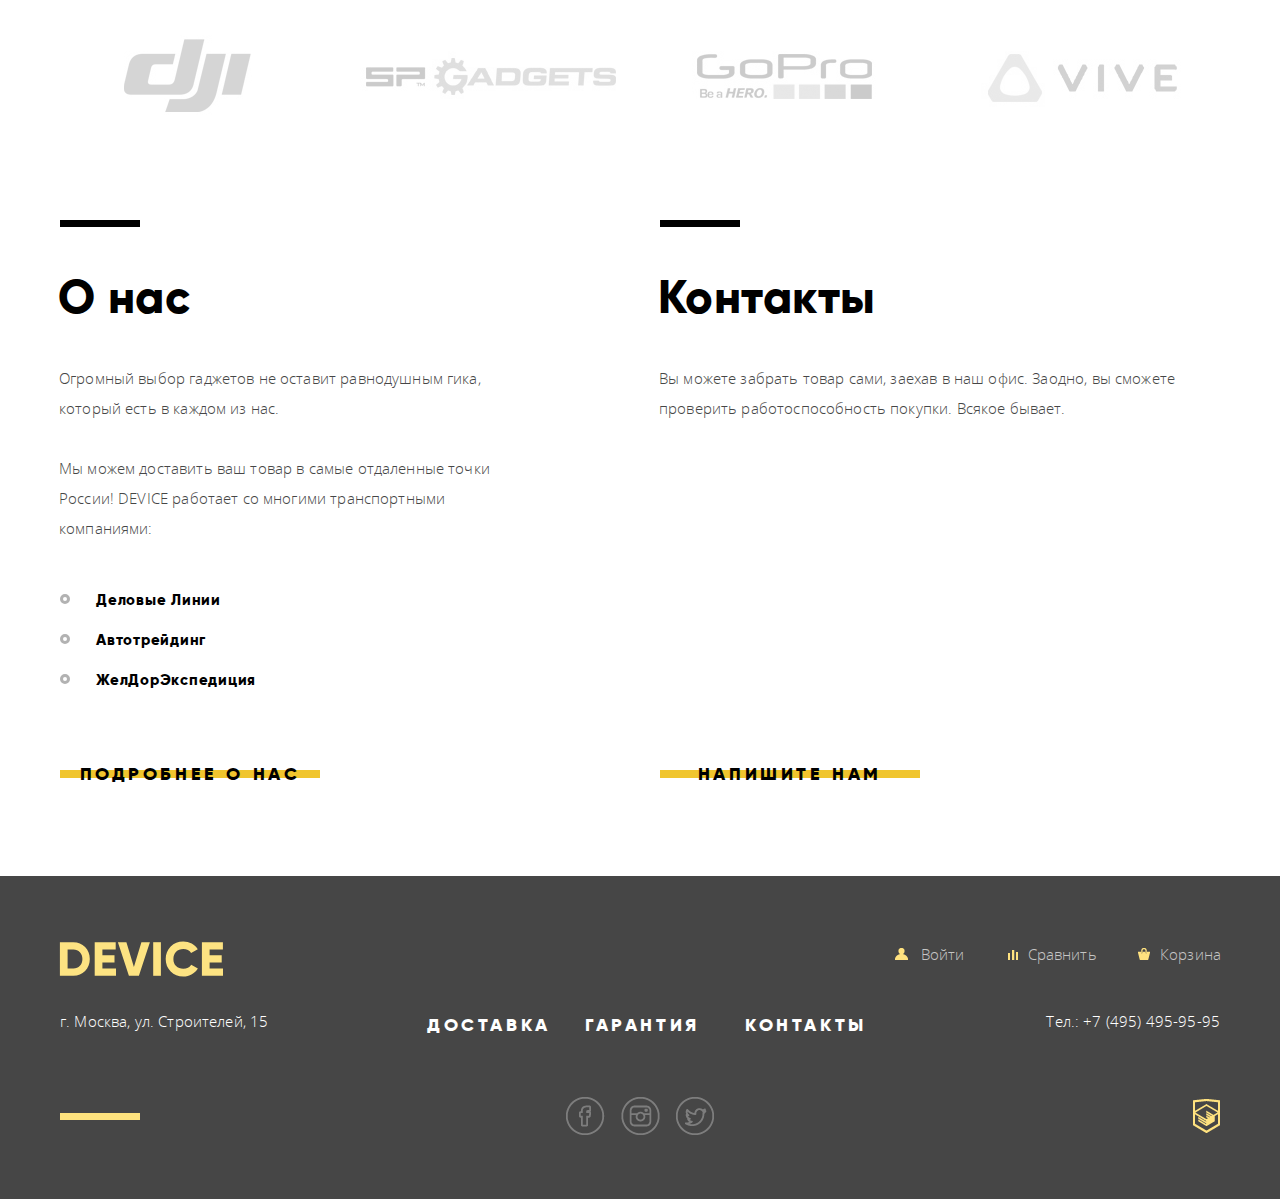
==== commit 90546acf: "настроила подсвечивание незаполненных полей розовым цветом, задала минимальную ширину 1240 пикселей," ====
--- a/index.html
+++ b/index.html
@@ -289,7 +289,7 @@
         <h2 class="headline-1">Контакты</h2>
         <p>Вы можете забрать товар сами, заехав в наш офис. Заодно, вы сможете проверить работоспособность покупки. Всякое бывает.</p>
         <div class="map">
-          <img src="img/map.jpg" width="560" height="222" alt="Улица Строителей, 15">
+          <iframe src="https://www.google.com/maps/embed?pb=!1m18!1m12!1m3!1d1124.5562761182782!2d37.5285236514723!3d55.687030922143215!2m3!1f0!2f0!3f0!3m2!1i1024!2i768!4f13.1!3m3!1m2!1s0x46b54cf65f5c8955%3A0x694710ccd55501e!2z0YPQuy4g0KHRgtGA0L7QuNGC0LXQu9C10LksIDE1LCDQnNC-0YHQutCy0LAsIDExOTMxMQ!5e0!3m2!1sru!2sru!4v1477134220798" width="560" height="222"></iframe>
         </div>
         <a class="btn write-us-btn" href="#">Напишите нам</a>
       </div>
--- a/css/style.css
+++ b/css/style.css
@@ -39,7 +39,7 @@
 }
 
 body {
-  min-width: 1160px;
+  min-width: 1240px;
   margin: 0;
 
   font-family: "Open Sans", "Verdana", sans-serif;
@@ -1014,10 +1014,12 @@
   width: 560px;
 }
 
-.contacts img {
-  width: 560px;
-  height: 222px;
-  margin-top: 24px;
+.contacts .map {
+  margin-top: 39px;
+}
+
+.contacts iframe {
+  border: none;
 }
 
 .contacts .btn {
@@ -1368,6 +1370,21 @@
   border-color: transparent;
 }
 
+@keyframes invalid {
+  96% {
+    background: rgba(230, 230, 230, 0.5);
+  }
+  100% {
+    background: rgba(237, 181, 181, 0.5);
+  }
+}
+
+.write-us-form input.invalid,
+.write-us-form textarea.invalid {
+  animation: invalid 2.5s;
+  animation-fill-mode: forwards;
+}
+
 .write-us-form button {
   width: 200px;
   margin-top: 34px;
@@ -1436,6 +1453,11 @@
 
   border: none;
   box-shadow: 0 10px 20px 0 rgba(0, 0, 0, 0.2);
+}
+
+.write-us-show,
+.map-popup-show {
+  display: block;
 }
 
 @keyframes show-form {
@@ -1454,11 +1476,6 @@
   }
 }
 
-.write-us-show,
-.map-popup-show {
-  display: block;
-}
-
 .write-us-show {
   animation: show-form 1s;
 }
@@ -1467,7 +1484,7 @@
   0%,
   32%,
   64%,
-  100% {
+  96% {
     background: white;
   }
   16%,
@@ -1547,10 +1564,6 @@
   border-right: 1px solid black;
 }
 
-.breadcrumps li:nth-child(2)::after {
-  right: 16px;
-}
-
 .breadcrumps li:last-child::after {
   display: none;
 }
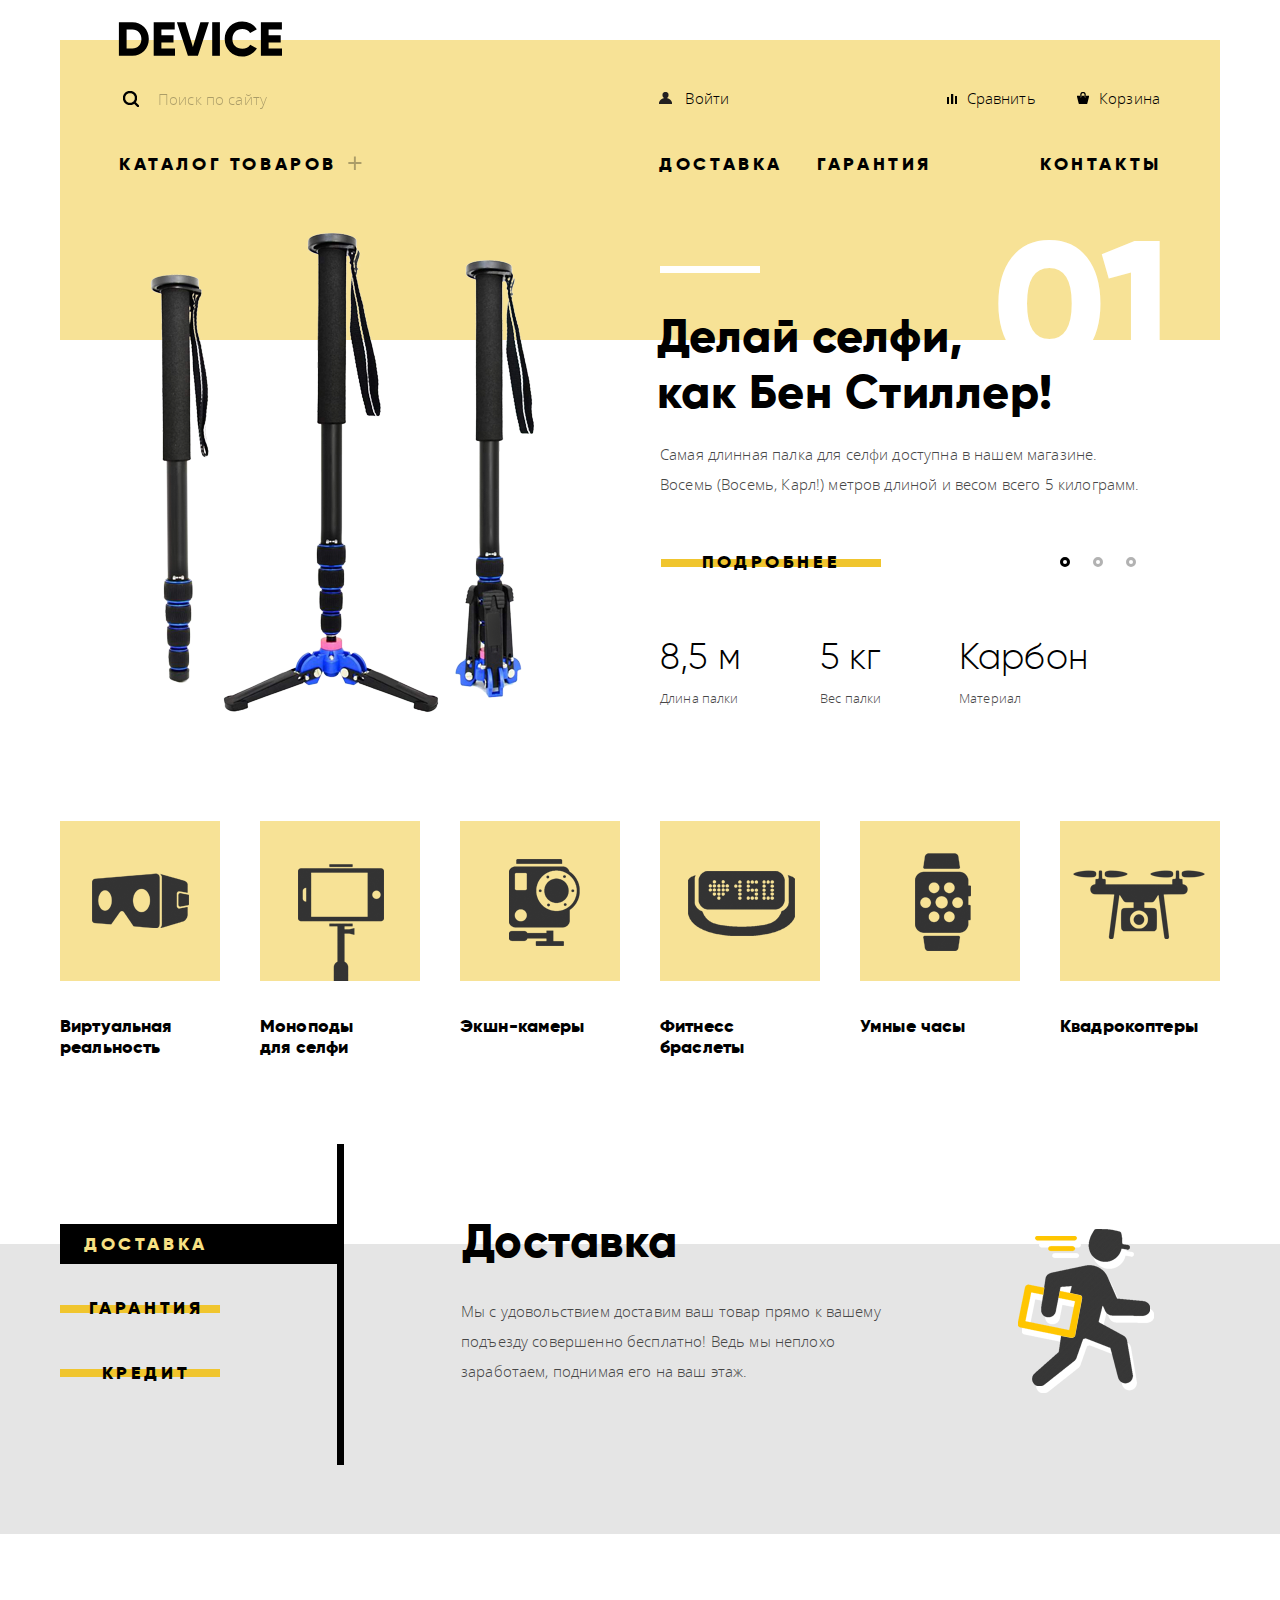
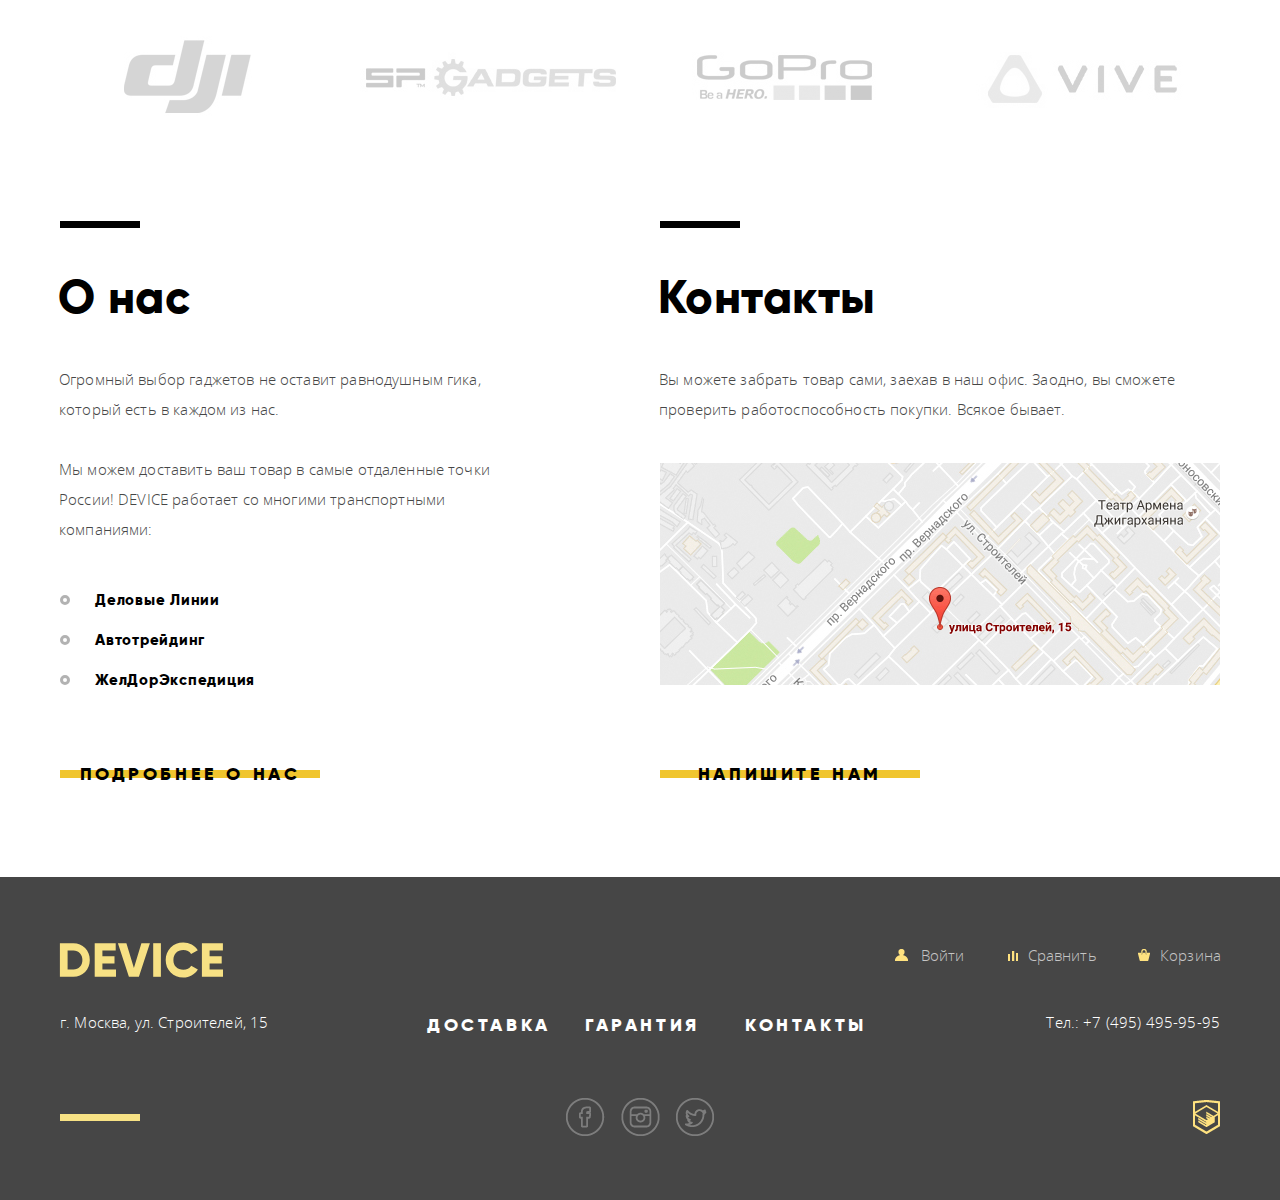
==== commit d04d2491: "изменила разметку страницы на более семантичную, перепроверила css, добавила страницы с формой обрат" ====
--- a/index.html
+++ b/index.html
@@ -4,42 +4,45 @@
     <meta charset="utf-8">
     <title>HTML Academy: Девайс</title>
     <link href="css/normalize.css" rel="stylesheet">
-    <link href="css/style.css" rel="stylesheet">
+    <link href="css/style.min.css" rel="stylesheet">
   </head>
   <body>
     <header class="main-header container">
-      <svg class="logo header-logo" version="1.1" xmlns="http://www.w3.org/2000/svg" xmlns:xlink="http://www.w3.org/1999/xlink" x="0px" y="0px" width="166" height="42" id="page-top">
-        <path d="M16.4,7.2c4.7,0,8.6,1.6,11.7,4.8c3.1,3.2,4.7,7.2,4.7,12c0,4.8-1.6,8.8-4.7,12c-3.1,3.2-7,4.8-11.7,4.8
-          H2.9V7.2H16.4z M16.4,33.4c2.7,0,4.8-0.9,6.5-2.6c1.7-1.7,2.5-4,2.5-6.8c0-2.8-0.8-5.1-2.5-6.8c-1.7-1.7-3.8-2.6-6.5-2.6h-5.8v18.8
-		      H16.4z"/>
-	      <path d="M45.4,33.4H59v7.4H37.7V7.2h21v7.4H45.4v5.6h12.1v7.3H45.4V33.4z"/>
-	      <path d="M71.9,40.8l-11-33.6h8.5l7.5,24.7l7.5-24.7h8.5l-11,33.6H71.9z"/>
-	      <path d="M96.2,7.2h7.7v33.6h-7.7V7.2z"/>
-	      <path d="M126.3,41.5c-5.1,0-9.3-1.7-12.6-5c-3.3-3.3-5-7.5-5-12.5c0-5,1.7-9.1,5-12.5c3.3-3.3,7.5-5,12.6-5
-		c3,0,5.8,0.7,8.4,2.1c2.6,1.4,4.6,3.3,6.1,5.7l-6.7,3.8c-0.7-1.3-1.8-2.3-3.2-3c-1.4-0.7-2.9-1.1-4.6-1.1c-3,0-5.4,0.9-7.2,2.7
-		s-2.7,4.2-2.7,7.2s0.9,5.4,2.7,7.2s4.2,2.7,7.2,2.7c1.7,0,3.3-0.4,4.7-1.1c1.4-0.7,2.5-1.7,3.2-3l6.7,3.8c-1.5,2.4-3.5,4.3-6,5.7
-		C132.2,40.8,129.4,41.5,126.3,41.5z"/>
-	      <path d="M152.7,33.4h13.5v7.4h-21.3V7.2h21v7.4h-13.3v5.6h12.1v7.3h-12.1V33.4z"/>
-      </svg>
-      <div class="user-menu clearfix">
-        <form class="search" action="#" method="get">
-          <input class="search-field" type="search" name="search" placeholder="Поиск по сайту">
-          <button type="submit">Найти</button>
-        </form>
-        <ul class="user-links header-user-links">
-          <li>
-            <a class="login" href="#">Войти</a>
-          </li>
-          <li>
-            <a class="compare" href="#">Сравнить</a>
-          </li>
-          <li>
-            <a class="cart" href="#">Корзина</a>
-          </li>
-        </ul>
-      </div>
-      <nav class="main-menu">
-        <ul>
+      <h1 class="visually-hidden">Mагазин ультрасовременной электроники «Девайс»</h1>
+      <nav class="main-navigation">
+        <a class="logo header-logo" id="page-top">
+          <svg version="1.1" xmlns="http://www.w3.org/2000/svg" xmlns:xlink="http://www.w3.org/1999/xlink" x="0px" y="0px" width="166" height="42">
+            <path d="M16.4,7.2c4.7,0,8.6,1.6,11.7,4.8c3.1,3.2,4.7,7.2,4.7,12c0,4.8-1.6,8.8-4.7,12c-3.1,3.2-7,4.8-11.7,4.8
+              H2.9V7.2H16.4z M16.4,33.4c2.7,0,4.8-0.9,6.5-2.6c1.7-1.7,2.5-4,2.5-6.8c0-2.8-0.8-5.1-2.5-6.8c-1.7-1.7-3.8-2.6-6.5-2.6h-5.8v18.8
+    		      H16.4z"/>
+    	      <path d="M45.4,33.4H59v7.4H37.7V7.2h21v7.4H45.4v5.6h12.1v7.3H45.4V33.4z"/>
+    	      <path d="M71.9,40.8l-11-33.6h8.5l7.5,24.7l7.5-24.7h8.5l-11,33.6H71.9z"/>
+    	      <path d="M96.2,7.2h7.7v33.6h-7.7V7.2z"/>
+    	      <path d="M126.3,41.5c-5.1,0-9.3-1.7-12.6-5c-3.3-3.3-5-7.5-5-12.5c0-5,1.7-9.1,5-12.5c3.3-3.3,7.5-5,12.6-5
+    		c3,0,5.8,0.7,8.4,2.1c2.6,1.4,4.6,3.3,6.1,5.7l-6.7,3.8c-0.7-1.3-1.8-2.3-3.2-3c-1.4-0.7-2.9-1.1-4.6-1.1c-3,0-5.4,0.9-7.2,2.7
+    		s-2.7,4.2-2.7,7.2s0.9,5.4,2.7,7.2s4.2,2.7,7.2,2.7c1.7,0,3.3-0.4,4.7-1.1c1.4-0.7,2.5-1.7,3.2-3l6.7,3.8c-1.5,2.4-3.5,4.3-6,5.7
+    		C132.2,40.8,129.4,41.5,126.3,41.5z"/>
+    	      <path d="M152.7,33.4h13.5v7.4h-21.3V7.2h21v7.4h-13.3v5.6h12.1v7.3h-12.1V33.4z"/>
+          </svg>
+        </a>
+        <div class="header-middle clearfix">
+          <form class="search-form" action="#" method="get">
+            <input class="search-field" type="search" name="search-field" placeholder="Поиск по сайту">
+            <button type="submit">Найти</button>
+          </form>
+          <ul class="user-navigation header-user-navigation">
+            <li>
+              <a class="login" href="#">Войти</a>
+            </li>
+            <li>
+              <a class="compare" href="#">Сравнить</a>
+            </li>
+            <li>
+              <a class="cart" href="#">Корзина</a>
+            </li>
+          </ul>
+        </div>
+        <ul class="site-navigation">
           <li class="catalog-link">
             <a href="#">Каталог товаров</a>
             <ul>
@@ -87,218 +90,229 @@
         </ul>
       </nav>
     </header>
-    <div class="slider container">
-      <input type="radio" name="slider-toggle" id="btn-1" checked>
-      <input type="radio" name="slider-toggle" id="btn-2">
-      <input type="radio" name="slider-toggle" id="btn-3">
-      <div class="slider-controls">
-        <label for="btn-1"></label>
-        <label for="btn-2"></label>
-        <label for="btn-3"></label>
-      </div>
-      <div class="slider-content clearfix">
-        <div class="slider-slide slider-slide-1 clearfix">
-          <img src="img/slide-1.png" width="384" height="486" alt="Самая длинная палка для селфи">
-          <div class="specifics">
-            <h2 class="headline-1">
-              Делай селфи,<br>
-              как Бен Стиллер!
-            </h2>
-            <p>Самая длинная палка для селфи доступна в нашем магазине. Восемь (Восемь, Карл!) метров длиной и весом всего 5 килограмм.</p>
-            <a class="btn" href="#">Подробнее</a>
-            <table>
-              <tr>
-                <th>Длина палки</th>
-                <th>Вес палки</th>
-                <th>Материал</th>
-              </tr>
-              <tr>
-                <td>8,5 м</td>
-                <td>5 кг</td>
-                <td>Карбон</td>
-              </tr>
-            </table>
+    <main>
+      <section class="slider container">
+        <h2 class="visually-hidden">Лучшие предложения</h2>
+        <input type="radio" name="slider-toggle" id="btn-1" checked>
+        <input type="radio" name="slider-toggle" id="btn-2">
+        <input type="radio" name="slider-toggle" id="btn-3">
+        <div class="slider-controls">
+          <label for="btn-1"></label>
+          <label for="btn-2"></label>
+          <label for="btn-3"></label>
+        </div>
+        <div class="slider-content clearfix">
+          <article class="slider-slide slider-slide-1 clearfix">
+            <img src="img/slide-1.png" width="384" height="486" alt="Самая длинная палка для селфи">
+            <section class="specifics">
+              <h3 class="headline-1">
+                Делай селфи,<br>
+                как Бен Стиллер!
+              </h3>
+              <p>Самая длинная палка для селфи доступна в нашем магазине. Восемь (Восемь, Карл!) метров длиной и весом всего 5 килограмм.</p>
+              <a class="btn" href="#">Подробнее</a>
+              <table>
+                <tr>
+                  <th>Длина палки</th>
+                  <th>Вес палки</th>
+                  <th>Материал</th>
+                </tr>
+                <tr>
+                  <td>8,5 м</td>
+                  <td>5 кг</td>
+                  <td>Карбон</td>
+                </tr>
+              </table>
+            </section>
+          </article>
+          <article class="slider-slide slider-slide-2 clearfix">
+            <img src="img/slide-2.png" width="345" height="485" alt="Мотивирующий фитнесс-браслет">
+            <section class="specifics">
+              <h3 class="headline-1">
+                Худеем<br>
+                правильно!
+              </h3>
+              <p>Мотивирующие фитнесс-браслеты помогут найти в себе силы не&#160;пропускать занятия и соблюдать диету</p>
+              <a class="btn" href="#">Подробнее</a>
+              <table>
+                <tr>
+                  <th>Без подзарядки</th>
+                </tr>
+                <tr>
+                  <td>48 часов</td>
+                </tr>
+              </table>
+            </section>
+          </article>
+          <article class="slider-slide slider-slide-3 clearfix">
+            <img src="img/slide-3.png" width="526" height="334" alt="Самая длинная палка для селфи">
+            <section class="specifics">
+              <h3 class="headline-1">
+                Порхает как бабочка,<br>
+                жалит как пчела!
+              </h3>
+              <p>Этот обычный, на первый взгляд, квадрокоптер оснащен мощным&#160;лазером, замаскированным под стандартную камеру.</p>
+              <a class="btn" href="#">Подробнее</a>
+              <table>
+                <tr>
+                  <th>Дальность полета</th>
+                  <th>Радиус поражения</th>
+                </tr>
+                <tr>
+                  <td>800 м</td>
+                  <td>50 м</td>
+                </tr>
+              </table>
+            </section>
+          </article>
+        </div>
+      </section>
+      <section class="popular container">
+        <h2 class="visually-hidden">Популярные категории товаров</h2>
+        <ul class="clearfix">
+          <li class="popular-item vr">
+            <a href="#">
+              <div>
+                <img src="img/popular-1.png" width="97" height="55" alt="Виртуальная реальность">
+              </div>
+              <h3 class="headline-2">Виртуальная реальность</h3>
+            </a>
+          </li>
+          <li class="popular-item selfie-sticks">
+            <a href="selfie-sticks.html">
+              <div>
+                <img src="img/popular-2.png" width="86" height="117" alt="Моноподы для селфи">
+              </div>
+              <h3 class="headline-2">Моноподы для селфи</h3>
+            </a>
+          </li>
+          <li class="popular-item action-cameras">
+            <a href="#">
+              <div>
+                <img src="img/popular-3.png" width="71" height="87" alt="Экшн-камеры">
+              </div>
+              <h3 class="headline-2">Экшн-камеры</h3>
+            </a>
+          </li>
+          <li class="popular-item fitness-bands">
+            <a href="#">
+              <div>
+                <img src="img/popular-4.png" width="107" height="65" alt="Фитнесс браслеты">
+              </div>
+              <h3 class="headline-2">Фитнесс браслеты</h3>
+            </a>
+          </li>
+          <li class="popular-item smart-watches">
+            <a href="#">
+              <div>
+                <img src="img/popular-5.png" width="56" height="98" alt="Умные часы">
+              </div>
+              <h3 class="headline-2">Умные часы</h3>
+            </a>
+          </li>
+          <li class="popular-item quadcopters">
+            <a href="#">
+              <div>
+                <img src="img/popular-6.png" width="132" height="69" alt="Квадрокоптеры">
+              </div>
+              <h3 class="headline-2">Квадрокоптеры</h3>
+            </a>
+          </li>
+        </ul>
+      </section>
+      <section class="services">
+        <h2 class="visually-hidden">Услуги магазина</h2>
+        <div class="clearfix container">
+          <input type="radio" name="services-toggle" id="delivery-btn" checked>
+          <input type="radio" name="services-toggle" id="warranty-btn">
+          <input type="radio" name="services-toggle" id="credit-btn">
+          <div class="services-controls">
+            <ul>
+              <li>
+                <label class="btn" for="delivery-btn">Доставка</label>
+              </li>
+              <li>
+                <label class="btn" for="warranty-btn">Гарантия</label>
+              </li>
+              <li>
+                <label class="btn" for="credit-btn">Кредит</label>
+              </li>
+            </ul>
           </div>
-        </div>
-        <div class="slider-slide slider-slide-2 clearfix">
-          <img src="img/slide-2.png" width="345" height="485" alt="Мотивирующий фитнесс-браслет">
-          <div class="specifics">
-            <h2 class="headline-1">
-              Худеем<br>
-              правильно!
-            </h2>
-            <p>Мотивирующие фитнесс-браслеты помогут найти в себе силы не&#160;пропускать занятия и соблюдать диету</p>
-            <a class="btn" href="#">Подробнее</a>
-            <table>
-              <tr>
-                <th>Без подзарядки</th>
-              </tr>
-              <tr>
-                <td>48 часов</td>
-              </tr>
-            </table>
-          </div>
-        </div>
-        <div class="slider-slide slider-slide-3 clearfix">
-          <img src="img/slide-3.png" width="526" height="334" alt="Самая длинная палка для селфи">
-          <div class="specifics">
-            <h2 class="headline-1">
-              Порхает как бабочка,<br>
-              жалит как пчела!
-            </h2>
-            <p>Этот обычный, на первый взгляд, квадрокоптер оснащен мощным&#160;лазером, замаскированным под стандартную камеру.</p>
-            <a class="btn" href="#">Подробнее</a>
-            <table>
-              <tr>
-                <th>Дальность полета</th>
-                <th>Радиус поражения</th>
-              </tr>
-              <tr>
-                <td>800 м</td>
-                <td>50 м</td>
-              </tr>
-            </table>
-          </div>
-        </div>
-      </div>
-    </div>
-    <ul class="popular clearfix container">
-      <li class="popular-item vr">
-        <a href="#">
-          <div>
-            <img src="img/popular-1.png" width="97" height="55" alt="Виртуальная реальность">
-          </div>
-          <h3 class="headline-2">Виртуальная реальность</h3>
-        </a>
-      </li>
-      <li class="popular-item selfie-sticks">
-        <a href="selfie-sticks.html">
-          <div>
-            <img src="img/popular-2.png" width="86" height="117" alt="Моноподы для селфи">
-          </div>
-          <h3 class="headline-2">Моноподы для селфи</h3>
-        </a>
-      </li>
-      <li class="popular-item action-cameras">
-        <a href="#">
-          <div>
-            <img src="img/popular-3.png" width="71" height="87" alt="Экшн-камеры">
-          </div>
-          <h3 class="headline-2">Экшн-камеры</h3>
-        </a>
-      </li>
-      <li class="popular-item fitness-bands">
-        <a href="#">
-          <div>
-            <img src="img/popular-4.png" width="107" height="65" alt="Фитнесс браслеты">
-          </div>
-          <h3 class="headline-2">Фитнесс браслеты</h3>
-        </a>
-      </li>
-      <li class="popular-item smart-watches">
-        <a href="#">
-          <div>
-            <img src="img/popular-5.png" width="56" height="98" alt="Умные часы">
-          </div>
-          <h3 class="headline-2">Умные часы</h3>
-        </a>
-      </li>
-      <li class="popular-item quadcopters">
-        <a href="#">
-          <div>
-            <img src="img/popular-6.png" width="132" height="69" alt="Квадрокоптеры">
-          </div>
-          <h3 class="headline-2">Квадрокоптеры</h3>
-        </a>
-      </li>
-    </ul>
-    <div class="services">
-      <div class="clearfix container">
-        <input type="radio" name="services-toggle" id="delivery-btn" checked>
-        <input type="radio" name="services-toggle" id="warranty-btn">
-        <input type="radio" name="services-toggle" id="credit-btn">
-        <div class="services-controls">
-          <ul>
-            <li>
-              <label class="btn" for="delivery-btn">Доставка</label>
-            </li>
-            <li>
-              <label class="btn" for="warranty-btn">Гарантия</label>
-            </li>
-            <li>
-              <label class="btn" for="credit-btn">Кредит</label>
-            </li>
-          </ul>
-        </div>
-        <div class="services-slide">
-          <div class="services-content">
-            <div class="services-item delivery">
-              <h2 class="headline-1">Доставка</h2>
-              <p>Мы с удовольствием доставим ваш товар прямо к вашему подъезду совершенно бесплатно! Ведь мы неплохо заработаем, поднимая его на ваш этаж.</p>
-            </div>
-            <div class="services-item warranty">
-              <h2 class="headline-1">Гарантия</h2>
-              <p>
-                Если из-за возгарания купленного у нас товара у вас сгорит дом — не переживайте, мы выдадим вам новый.<br>
-                Товар, не дом, конечно же.
-              </p>
-            </div>
-            <div class="services-item credit">
-              <h2 class="headline-1">Кредит</h2>
-              <p>Залезть в долговую яму стало проще! Кредитные консультанты подберут для вас наиболее выгодные условия кредита. Выгодные для нашего банка, разумеется.</p>
+          <div class="services-slider">
+            <div class="services-content clearfix">
+              <section class="services-item delivery">
+                <h3 class="headline-1">Доставка</h3>
+                <p>Мы с удовольствием доставим ваш товар прямо к вашему подъезду совершенно бесплатно! Ведь мы неплохо заработаем, поднимая его на ваш этаж.</p>
+              </section>
+              <section class="services-item warranty">
+                <h3 class="headline-1">Гарантия</h3>
+                <p>
+                  Если из-за возгарания купленного у нас товара у вас сгорит дом — не переживайте, мы выдадим вам новый.<br>
+                  Товар, не дом, конечно же.
+                </p>
+              </section>
+              <section class="services-item credit">
+                <h3 class="headline-1">Кредит</h3>
+                <p>Залезть в долговую яму стало проще! Кредитные консультанты подберут для вас наиболее выгодные условия кредита. Выгодные для нашего банка, разумеется.</p>
+              </section>
             </div>
           </div>
         </div>
+      </section>
+      <section class="logotypes container">
+        <h2 class="visually-hidden">Партнеры</h2>
+        <ul class="clearfix">
+          <li>
+            <a class="logotypes-item" href="#">
+              <img src="img/logotype-1.jpg" width="260" height="100" alt="DJI">
+            </a>
+          </li>
+          <li>
+            <a class="logotypes-item" href="#">
+              <img src="img/logotype-2.jpg" width="260" height="100" alt="SP Gadgets">
+            </a>
+          </li>
+          <li>
+            <a class="logotypes-item" href="#">
+              <img src="img/logotype-3.jpg" width="260" height="100" alt="GoPro">
+            </a>
+          </li>
+          <li>
+            <a class="logotypes-item" href="#">
+              <img src="img/logotype-4.jpg" width="260" height="100" alt="Vive">
+            </a>
+          </li>
+        </ul>
+      </section>
+      <div class="clearfix container">
+        <section class="about">
+          <h2 class="headline-1">О нас</h2>
+          <p>Огромный выбор гаджетов не оставит равнодушным гика, который есть в каждом из нас.</p>
+          <p>Мы можем доставить ваш товар в самые отдаленные точки России! DEVICE работает со многими транспортными компаниями:</p>
+          <ul>
+            <li>Деловые Линии</li>
+            <li>Автотрейдинг</li>
+            <li>ЖелДорЭкспедиция</li>
+          </ul>
+          <a class="btn" href="#">Подробнее о нас</a>
+        </section>
+        <section class="contacts">
+          <h2 class="headline-1">Контакты</h2>
+          <p>Вы можете забрать товар сами, заехав в наш офис. Заодно, вы сможете проверить работоспособность покупки. Всякое бывает.</p>
+          <a class="map" href="map.html"><span class="visually-hidden">Карта</span></a>
+          <iframe src="https://www.google.com/maps/embed?pb=!1m18!1m12!1m3!1d1124.5562761182782!2d37.5285236514723!3d55.687030922143215!2m3!1f0!2f0!3f0!3m2!1i1024!2i768!4f13.1!3m3!1m2!1s0x46b54cf65f5c8955%3A0x694710ccd55501e!2z0YPQuy4g0KHRgtGA0L7QuNGC0LXQu9C10LksIDE1LCDQnNC-0YHQutCy0LAsIDExOTMxMQ!5e0!3m2!1sru!2sru!4v1477134220798" width="560" height="222"></iframe>
+          <p>
+            <a class="btn write-us-btn" href="write-us.html">Напишите нам</a>
+          </p>
+        </section>
       </div>
-    </div>
-    <ul class="logotypes clearfix container">
-      <li>
-        <a class="logotypes-item dji" href="#">
-          <img src="img/logotype-1.jpg" width="260" height="100" alt="DJI">
-        </a>
-      </li>
-      <li>
-        <a class="logotypes-item sp-gadgets" href="#">
-          <img src="img/logotype-2.jpg" width="260" height="100" alt="SP Gadgets">
-        </a>
-      </li>
-      <li>
-        <a class="logotypes-item gopro" href="#">
-          <img src="img/logotype-3.jpg" width="260" height="100" alt="GoPro">
-        </a>
-      </li>
-      <li>
-        <a class="logotypes-item vive" href="#">
-          <img src="img/logotype-4.jpg" width="260" height="100" alt="Vive">
-        </a>
-      </li>
-    </ul>
-    <div class="info clearfix container">
-      <div class="about">
-        <h2 class="headline-1">О нас</h2>
-        <p>Огромный выбор гаджетов не оставит равнодушным гика, который есть в каждом из нас.</p>
-        <p>Мы можем доставить ваш товар в самые отдаленные точки России! DEVICE работает со многими транспортными компаниями:</p>
-        <ul>
-          <li>Деловые Линии</li>
-          <li>Автотрейдинг</li>
-          <li>ЖелДорЭкспедиция</li>
-        </ul>
-        <a class="btn" href="#">Подробнее о нас</a>
-      </div>
-      <div class="contacts">
-        <h2 class="headline-1">Контакты</h2>
-        <p>Вы можете забрать товар сами, заехав в наш офис. Заодно, вы сможете проверить работоспособность покупки. Всякое бывает.</p>
-        <div class="map">
-          <iframe src="https://www.google.com/maps/embed?pb=!1m18!1m12!1m3!1d1124.5562761182782!2d37.5285236514723!3d55.687030922143215!2m3!1f0!2f0!3f0!3m2!1i1024!2i768!4f13.1!3m3!1m2!1s0x46b54cf65f5c8955%3A0x694710ccd55501e!2z0YPQuy4g0KHRgtGA0L7QuNGC0LXQu9C10LksIDE1LCDQnNC-0YHQutCy0LAsIDExOTMxMQ!5e0!3m2!1sru!2sru!4v1477134220798" width="560" height="222"></iframe>
-        </div>
-        <a class="btn write-us-btn" href="#">Напишите нам</a>
-      </div>
-    </div>
+    </main>
     <footer class="main-footer">
       <div class="clearfix container">
         <div class="footer-top clearfix">
-          <a href="#page-top">
-            <svg class="logo footer-logo" version="1.1" xmlns="http://www.w3.org/2000/svg" xmlns:xlink="http://www.w3.org/1999/xlink" x="0px" y="0px" width="166" height="42">
+          <a class="logo footer-logo" href="#page-top">
+            <svg version="1.1" xmlns="http://www.w3.org/2000/svg" xmlns:xlink="http://www.w3.org/1999/xlink" x="0px" y="0px" width="166" height="42">
               <path d="M16.4,7.2c4.7,0,8.6,1.6,11.7,4.8c3.1,3.2,4.7,7.2,4.7,12c0,4.8-1.6,8.8-4.7,12c-3.1,3.2-7,4.8-11.7,4.8
                   H2.9V7.2H16.4z M16.4,33.4c2.7,0,4.8-0.9,6.5-2.6c1.7-1.7,2.5-4,2.5-6.8c0-2.8-0.8-5.1-2.5-6.8c-1.7-1.7-3.8-2.6-6.5-2.6h-5.8v18.8
         		      H16.4z"/>
@@ -312,7 +326,7 @@
         	    <path d="M152.7,33.4h13.5v7.4h-21.3V7.2h21v7.4h-13.3v5.6h12.1v7.3h-12.1V33.4z"/>
             </svg>
           </a>
-          <ul class="user-links footer-user-links">
+          <ul class="user-navigation footer-user-navigation">
             <li>
               <a class="login" href="#">Войти</a>
             </li>
@@ -326,7 +340,7 @@
         </div>
         <div class="footer-middle clearfix">
           <p class="address">г. Москва, ул. Строителей, 15</p>
-          <ul class="footer-menu-links">
+          <ul class="footer-site-navigation">
             <li>
               <a href="#">Доставка</a>
             </li>
@@ -342,41 +356,57 @@
         <div class="footer-bottom clearfix">
           <ul class="social-networks">
             <li>
-              <a class="social-networks-fb" href="#">Фейсбук</a>
-            </li>
-            <li>
-              <a class="social-networks-inst" href="#">Инстаграм</a>
-            </li>
-            <li>
-              <a class="social-networks-twi" href="#">Твиттер</a>
+              <a class="social-networks-fb" href="#">
+                <span class="visually-hidden">Фейсбук</span>
+              </a>
+            </li>
+            <li>
+              <a class="social-networks-inst" href="#">
+                <span class="visually-hidden">Инстаграм</span>
+              </a>
+            </li>
+            <li>
+              <a class="social-networks-twi" href="#">
+                <span class="visually-hidden">Твиттер</span>
+              </a>
             </li>
           </ul>
           <address class="copyright">
-            <a href="https://htmlacademy.ru/" target="_blank">HTML Academy</a>
+            <a href="https://htmlacademy.ru/" target="_blank">
+              <span class="visually-hidden">HTML Academy</span>
+            </a>
           </address>
         </div>
       </div>
     </footer>
-    <div class="write-us">
-      <form class="write-us-form" action="" method="post">
-        <div class="left-field">
+    <section class="write-us">
+      <h2 class="visually-hidden">Напишите нам</h2>
+      <form class="write-us-form" action="#" method="post">
+        <p class="left-field">
           <label class="headline-2" for="name-field">Ваше имя:</label>
           <input type="text" name="name-field" id="name-field" placeholder="Представьтесь, пожалуйста">
-        </div>
-        <div class="right-field">
+        </p>
+        <p class="right-field">
           <label class="headline-2" for="e-mail-field">Ваш e-mail:</label>
           <input type="email" name="e-mail-field" id="e-mail-field" placeholder="Для отправки ответа">
-        </div>
-        <label class="headline-2" for="letter-field">Текст письма:</label>
-        <textarea name="letter-field" id="letter-field" placeholder="В свободной форме"></textarea>
+        </p>
+        <p>
+          <label class="headline-2" for="letter-field">Текст письма:</label>
+          <textarea name="letter-field" id="letter-field" placeholder="В свободной форме"></textarea>
+        </p>
         <button  class="btn" type="submit">Отправить</button>
       </form>
-      <button class="exit"></button>
-    </div>
-    <div class="map-popup">
+      <button class="exit">
+        <span class="visually-hidden">Закрыть</span>
+      </button>
+    </section>
+    <section class="map-popup">
+      <h2 class="visually-hidden">Интерактивная карта</h2>
       <iframe src="https://www.google.com/maps/embed?pb=!1m18!1m12!1m3!1d1124.5562761182782!2d37.5285236514723!3d55.687030922143215!2m3!1f0!2f0!3f0!3m2!1i1024!2i768!4f13.1!3m3!1m2!1s0x46b54cf65f5c8955%3A0x694710ccd55501e!2z0YPQuy4g0KHRgtGA0L7QuNGC0LXQu9C10LksIDE1LCDQnNC-0YHQutCy0LAsIDExOTMxMQ!5e0!3m2!1sru!2sru!4v1477134220798" width="960" height="559"></iframe>
-      <button class="exit"></button>
-    </div>
-    <script src="js/script.js"></script>
+      <button class="exit">
+        <span class="visually-hidden">Закрыть</span>
+      </button>
+    </section>
+    <script src="js/script.min.js"></script>
   </body>
 </html>
--- a/css/style.min.css
+++ b/css/style.min.css
@@ -0,0 +1 @@
+@font-face{font-family:"Open Sans";font-style:normal;font-weight:300;src:local("Open Sans"),url(../fonts/opensanslight.woff) format("woff"),url(../fonts/opensanslight.woff2) format("woff2")}@font-face{font-family:"Open Sans";font-style:normal;font-weight:400;src:local("Open Sans"),url(../fonts/opensans.woff) format("woff"),url(../fonts/opensans.woff2) format("woff2")}@font-face{font-family:"Gilroy";font-style:normal;font-weight:300;src:local("Gilroy"),url(../fonts/gilroylight.woff) format("woff"),url(../fonts/gilroylight.woff2) format("woff2")}@font-face{font-family:"Gilroy";font-style:normal;font-weight:800;src:local("Gilroy"),url(../fonts/gilroyextrabold.woff) format("woff"),url(../fonts/gilroyextrabold.woff2) format("woff2")}body{min-width:1240px;margin:0;font-family:"Open Sans","Verdana",sans-serif;font-weight:300;font-size:15px;line-height:2;letter-spacing:.01em;color:#464646;background:#fff}body a{text-decoration:none;color:#000}.clearfix::after{content:"";display:table;clear:both}.container{width:1160px;margin-right:auto;margin-left:auto}.visually-hidden{position:absolute;opacity:0;cursor:default}.main-header{margin-top:40px;background:#f7e296}.footer-site-navigation a:hover,.main-navigation a:not(.header-logo):hover{opacity:.6}.footer-site-navigation a:active,.main-navigation a:not(.header-logo):active{opacity:.3}.logo{display:block;width:166px;height:42px}.header-logo{position:relative;top:-25px;margin-left:56px}.header-logo:hover path{fill:#464646}.header-logo:active path{fill:#666}.header-middle{margin-top:-7px;margin-right:60px;margin-left:60px;line-height:2.4}.search-form{position:relative;float:left;width:440px;font-size:0}.search-form::before{content:"";position:absolute;top:15px;left:2px;width:18px;height:18px;background:url(../img/spritesheet.png) no-repeat -121px -52px}.search-field{width:355px;height:48px;padding-left:38px;box-sizing:border-box;font:inherit;font-size:15px;letter-spacing:.01em;background:0 0;border:none}.search-field:-moz-placeholder,.search-field::-moz-placeholder{color:#000;opacity:.3}.search-field::-webkit-input-placeholder{color:#000;opacity:.3}.search-field:-ms-input-placeholder{color:#000;opacity:.3}.search-field:hover:-moz-placeholder,.search-field:hover::-moz-placeholder{opacity:.6}.search-field:hover::-webkit-input-placeholder{opacity:.6}.search-field:hover:-ms-input-placeholder{opacity:.6}.search-field:focus{box-shadow:0 2px 0 0 #000;outline:none}.search-form button{width:81px;padding-top:5px;padding-bottom:6px;font:inherit;font-size:15px;letter-spacing:.01em;color:#000;background:0 0;border:none;box-shadow:0 0 0 2px #000;opacity:0}.search-field:focus+button{opacity:1}.search-form button:hover{color:#fff;background:#000}.search-form button:active{color:rgba(255,255,255,.3);background:#000;opacity:1;outline:none}.user-navigation{float:right;margin:0;padding:0;list-style:none;font-size:0}.user-navigation li{display:inline-block;margin-left:63px;font-size:15px;vertical-align:top}.user-navigation a{position:relative}.user-navigation a::before{content:"";position:absolute;background:url(../img/spritesheet.png) no-repeat}.user-navigation .login::before{top:4px;left:-26px;width:13px;height:12px}.user-navigation .compare::before{top:6px;left:-20px;width:10px;height:10px}.user-navigation .cart::before{top:4px;left:-22px;width:12px;height:12px}.header-user-navigation{margin-top:5px}.header-user-navigation li:first-child{min-width:218px;max-width:281px}.header-user-navigation .login::before{background-position:-25px -67px}.header-user-navigation .compare::before{background-position:-5px -67px}.header-user-navigation .cart::before{background-position:-100px -45px}.catalog-group ul,.footer-site-navigation,.site-navigation{padding:0;list-style:none;font-size:0}.catalog-group ul{margin:0}.site-navigation{margin:31px 49px 0 59px;padding-bottom:164px}.catalog-link,.catalog-link~li,.footer-site-navigation li{display:inline-block;font-family:"Gilroy","Arial Black",sans-serif;font-weight:800;font-size:18px;line-height:1.2;letter-spacing:.2em;text-transform:uppercase;vertical-align:top}.catalog-link{position:relative;cursor:pointer;margin-right:322px}.catalog-link~li,.footer-site-navigation li{margin-right:34px}.catalog-link>a::after{content:"+";position:absolute;top:-7px;left:228px;width:16px;height:16px;font-family:"Verdana",sans-serif;font-weight:400;font-size:27px;opacity:.3}.catalog-link~li:last-child{margin-right:0;margin-left:74px}.catalog-link>ul{position:absolute;left:-60px;z-index:1;display:none;width:1100px;margin-left:1px;padding-top:22px;padding-bottom:34px;padding-left:60px;background:#f7e296}.catalog-link:hover>ul{display:block}.catalog-group{display:inline-block;min-width:141px;margin-right:51px;vertical-align:top}.catalog-item a{font-family:"Open Sans","Tahoma",sans-serif;font-weight:300;font-size:15px;line-height:2.4;letter-spacing:.01em;text-transform:none}.slider{margin-top:-123px;overflow:hidden}.services input,.slider input{display:none}.slider-controls{position:relative;top:340px;left:1000px;z-index:1;font-size:0}.slider-controls label{display:inline-block;width:10px;height:10px;margin-right:23px;box-sizing:border-box;border:3px solid #000;border-radius:50%;opacity:.3}.slider-controls label:hover{opacity:.4}input[id=btn-1]:checked~.slider-controls label[for=btn-1],input[id=btn-2]:checked~.slider-controls label[for=btn-2],input[id=btn-3]:checked~.slider-controls label[for=btn-3]{opacity:1}input[id=btn-1]:checked~.slider-content,input[id=delivery-btn]:checked~.services-slider .services-content{left:0}input[id=btn-2]:checked~.slider-content{left:-1160px}input[id=btn-3]:checked~.slider-content{left:-2320px}.slider-content{position:relative;width:300%;counter-reset:slide}.slider-slide,.specifics{position:relative;float:left;width:1160px}.slider-slide::before{content:"0" counter(slide);counter-increment:slide;position:absolute;top:-12px;right:50px;font-family:"Gilroy";font-weight:800;font-size:179px;line-height:1;letter-spacing:-.01em;color:#fff}.slider-slide-1 img{width:384px;height:486px;margin-top:2px;margin-left:90px}.slider-slide-2 img{width:345px;height:485px;margin-top:14px;margin-left:116px}.slider-slide-3 img{width:526px;height:334px;margin-top:67px;margin-left:31px}.specifics{float:right;width:505px;margin-top:81px;margin-right:58px}.specifics::before{content:"";position:absolute;top:-42px;left:3px;width:100px;height:7px;background:#fff}.btn,.headline-1{font-family:"Gilroy","Arial Black",sans-serif;line-height:1.2;color:#000}.headline-1{margin:0;padding:0;font-weight:700;font-size:47px;letter-spacing:.01em}.specifics p{width:485px;margin-top:19px;padding-left:3px}.specifics a{width:220px;margin-top:29px;margin-left:4px}.btn{position:relative;display:inline-block;padding-top:9px;padding-bottom:10px;font-weight:800;font-size:18px;letter-spacing:.2em;text-transform:uppercase;text-align:center;outline:none}.btn::after{content:"";position:absolute;top:50%;right:0;z-index:-1;width:100%;height:8px;margin-top:-5px;background:#f0c52e;transition:all .3s}.btn:hover::after{height:100%;top:4px}.btn:active{color:rgba(0,0,0,.3)}.specifics table{position:relative;margin-top:51px;margin-left:2px;border-collapse:collapse}.specifics tr:first-child{position:absolute;top:53px}.specifics th{font-weight:300;font-size:13px;line-height:1.5;text-align:left}.specifics td{font-family:"Gilroy","Century Gothic",sans-serif;font-size:36px;line-height:1.2;color:#000}.specifics td:first-child,.specifics th:first-child{width:158px}.specifics td:nth-child(2),.specifics th:nth-child(2){width:137px}.popular{margin-top:86px}.popular ul{margin:0;padding:0;list-style:none}.popular-item{float:left;width:160px;margin-right:40px}.popular-item:last-child{margin-right:0}.popular-item div{position:relative;height:160px;background:#f7e296}.popular-item:active div,.popular-item:hover div{background:#f0c52e}.popular-item img{position:absolute;top:50%;left:50%}.vr img{width:97px;height:55px;margin-top:-28px;margin-left:-48px}.selfie-sticks img{top:auto;bottom:0;width:86px;height:117px;margin-left:-42px}.action-cameras img{width:71px;height:87px;margin-top:-42px;margin-left:-31px}.fitness-bands img{width:107px;height:65px;margin-top:-30px;margin-left:-52px}.smart-watches img{width:56px;height:98px;margin-top:-48px;margin-left:-25px}.quadcopters img{width:132px;height:69px;margin-top:-31px;margin-left:-67px}.popular-item:active img{opacity:.3}.popular-item h3{width:127px;margin-top:35px}.headline-2{font-weight:700;font-size:18px;line-height:1.2;font-family:"Gilroy","Arial Black",sans-serif;color:#000}.services{width:100%;margin-top:167px;background:#e5e5e5}.services-controls{position:relative;z-index:0;float:left;width:277px;margin-top:-100px;border-right:7px solid #000}.services-controls ul{margin:0;padding:81px 0 70px;list-style:none}.services-controls li{margin-top:24px}.filter-form fieldset:first-child,.services-controls li:first-child{margin-top:0}.services-controls label{width:148px;padding-left:12px}input[id=credit-btn]:checked~.services-controls label[for=credit-btn],input[id=delivery-btn]:checked~.services-controls label[for=delivery-btn],input[id=warranty-btn]:checked~.services-controls label[for=warranty-btn]{padding-right:117px;color:#f7e184}input[id=credit-btn]:checked~.services-controls label[for=credit-btn]::after,input[id=delivery-btn]:checked~.services-controls label[for=delivery-btn]::after,input[id=warranty-btn]:checked~.services-controls label[for=warranty-btn]::after{top:4px;height:100%;background:#000}input[id=warranty-btn]:checked~.services-slider .services-content{left:-759px}input[id=credit-btn]:checked~.services-slider .services-content{left:-1518px}.services-slider{float:right;width:759px;margin-top:-41px;overflow:hidden}.services-content,.services-item{position:relative;width:300%}.services-item{float:left;width:432px;padding-right:327px}.services-item h3{margin-top:10px;margin-left:1px}.services-item p{margin:27px 0 0}.filter-bluetooth label::after,.filter-bluetooth label::before,.filter-color label::after,.filter-color label::before,.services-item::after{content:"";position:absolute}.delivery::after{top:26px;right:66px;width:136px;height:164px;background:url(../img/delivery.png) no-repeat 0 0}.warranty::after{top:1px;right:46px;width:171px;height:195px;background:url(../img/warranty.png) no-repeat 0 0}.credit::after{top:0;right:70px;width:156px;height:188px;background:url(../img/credit.png) no-repeat 0 0}.services .clearfix::after{height:69px}.logotypes{margin-top:94px}.logotypes ul{margin:0;padding:0;list-style:none}.logotypes li{float:left;width:260px;margin-right:40px}.logotypes li:last-child{margin-right:0}.logotypes img{width:260px;height:100px;opacity:.2;filter:grayscale(1);-webkit-filter:grayscale(1)}.logotypes img:hover{opacity:1;filter:none;-webkit-filter:none}.logotypes+.container{margin-top:132px}.about,.contacts{position:relative;float:left;width:479px}.about::before,.contacts::before{content:"";position:absolute;top:-48px;left:0;width:80px;height:7px;background:#000}.about h2,.contacts h2{margin-left:-2px;padding-bottom:9px}.about p,.contacts p{margin-left:-1px;margin-top:30px}.about ul{margin:41px 0 0;padding:0;list-style:none;font-family:"Gilroy";font-weight:800;letter-spacing:.05em;color:#000}.about li{position:relative;margin-top:10px;padding-left:35px}.about li::before{content:"";position:absolute;top:10px;left:0;width:4px;height:4px;border:3px solid #000;border-radius:50%;opacity:.3}.about .btn,.contacts .btn{width:260px}.about .btn{margin-top:60px}.contacts{float:right;width:560px}.contacts .map{display:block;width:560px;height:222px;margin-top:39px}.contacts iframe{position:absolute;top:194px;z-index:-1;background:url(../img/map.jpg) no-repeat 0 0;border:none}.contacts .btn{margin-top:40px;margin-left:1px}.main-footer{margin-top:66px;padding-bottom:1px;color:#fff;background:#464646}.footer-user-navigation a:hover,.main-footer a{color:#fff}.main-footer .container{position:relative;padding-top:1px}.main-footer .container::before{content:"";position:absolute;bottom:78px;left:0;width:80px;height:7px;background:#f7e184}.footer-top{margin-top:58px}.footer-logo{float:left;margin-left:-3px}.footer-logo path{fill:#f7e184}.footer-logo:hover path{fill:#f0c52e}.footer-logo:active path{opacity:.3;fill:#f0c52e}.footer-user-navigation{margin-top:4px}.footer-user-navigation li:first-child{max-width:679px}.footer-user-navigation li:last-child{margin-right:-1px}.footer-user-navigation a{color:rgba(255,255,255,.7)}.footer-user-navigation .login::before{background-position:-54px -45px}.footer-user-navigation .compare::before{background-position:-98px -5px}.footer-user-navigation .cart::before{background-position:-54px -5px}.footer-user-navigation .login:active::before,.footer-user-navigation .login:hover::before{background-position:-77px -45px}.footer-user-navigation .compare:active::before,.footer-user-navigation .compare:hover::before{background-position:-98px -25px}.footer-user-navigation .cart:active::before,.footer-user-navigation .cart:hover::before{background-position:-76px -5px}.footer-user-navigation a:active{color:#fff;opacity:.3}.footer-middle{margin-top:29px}.address,.phone-number,.write-us-form p{margin:0;padding:0}.address{float:left;width:324px}.footer-site-navigation{float:left;margin:8px 0 0 43px}.footer-site-navigation li:last-child{margin-left:11px}.phone-number{float:right;width:318px;text-align:right}.footer-bottom{float:right;width:654px;margin-top:61px}.social-networks{float:left;margin:0;padding:0;list-style:none;font-size:0}.social-networks li{display:inline-block;margin-right:16px;vertical-align:top}.social-networks a{display:block;width:39px;height:38px;background:url(../img/spritesheet.png) no-repeat;opacity:.3}.social-networks .social-networks-fb{background-position:-5px -5px}.social-networks .social-networks-inst{background-position:-122px -5px}.social-networks .social-networks-twi{background-position:-122px -79px}.social-networks a:hover{opacity:.6}.social-networks a:active{opacity:.1}.copyright{float:right;margin-top:2px}.copyright a{display:block;width:27px;height:34px;background:url(../img/spritesheet.png) no-repeat -48px -67px}.copyright a:active,.copyright a:hover{background-position:-85px -67px}.copyright a:active{opacity:.3}.main-footer>.clearfix::after{height:63px}.map-popup,.write-us{position:fixed;top:50%;left:50%;display:none;width:960px;transform:translateX(-50%) translateY(-50%);-webkit-transform:translateX(-50%) translateY(-50%);-ms-transform:translateX(-50%) translateY(-50%)}.write-us{padding-top:1px;background:#fff;box-shadow:0 10px 20px 0 rgba(0,0,0,.2),58px -38px 40px -58px rgba(0,0,0,.75),-58px -38px 40px -58px rgba(0,0,0,.75)}.write-us-form{width:760px;margin-top:95px;margin-right:auto;margin-left:auto;padding-bottom:77px}.write-us-form .left-field{float:left}.write-us-form .right-field{float:right}.write-us-form label{display:block;padding-left:1px}.write-us-form input,.write-us-form textarea{margin-top:8px;padding:12px 17px 14px;box-sizing:border-box;font-family:"Open Sans","Verdana",sans-serif;font-weight:400;font-size:14px;line-height:1.3;letter-spacing:0;background:#f3f3f3;border:3px solid transparent;outline:none}.write-us-form input:-moz-placeholder,.write-us-form input::-moz-placeholder,.write-us-form textarea:-moz-placeholder,.write-us-form textarea::-moz-placeholder{color:rgba(70,70,70,.4)}.write-us-form input::-webkit-input-placeholder,.write-us-form textarea::-webkit-input-placeholder{color:rgba(70,70,70,.4)}.write-us-form input:-ms-input-placeholder,.write-us-form textarea:-ms-input-placeholder{color:rgba(70,70,70,.4)}.write-us-form input{width:360px}.write-us-form p:last-of-type{clear:both;padding-top:35px}.write-us-form textarea{width:100%;min-height:156px;resize:none}.write-us-form input:hover,.write-us-form textarea:hover{background:#ebebeb}.write-us-form input:focus,.write-us-form textarea:focus{background:0 0;border-color:#e5e5e5}.write-us-form input:invalid{background:#f6dada;border-color:transparent}@keyframes invalid{96%{background:#f3f3f3}to{background:#f6dada}}@-webkit-keyframes invalid{96%{background:#f3f3f3}to{background:#f6dada}}.write-us-form input.invalid,.write-us-form textarea.invalid{animation:invalid 2.5s;-webkit-animation:invalid 2.5s;animation-fill-mode:forwards;-webkit-animation-fill-mode:forwards}.write-us-form button{width:200px;margin-top:33px;background:0 0;border:none}.exit{position:absolute;top:22px;right:22px;width:55px;height:55px;background:#f0c52e;border:none;border-radius:50%;opacity:.5;outline:none}.exit::after,.exit::before{content:"";position:absolute;top:12px;left:27px;width:2px;height:31px;background:#fff}.breadcrumps li::after,.exit::before{transform:rotate(45deg);-webkit-transform:rotate(45deg);-ms-transform:rotate(45deg)}.exit::after{transform:rotate(-45deg);-webkit-transform:rotate(-45deg);-ms-transform:rotate(-45deg)}.exit:active,.exit:hover{opacity:1}.exit:active::after,.exit:active::before{background:rgba(255,255,255,.3)}.map-popup iframe{height:559px;border:none;box-shadow:0 10px 20px 0 rgba(0,0,0,.2)}.map-popup-show,.write-us-show{display:block}@keyframes show-form{0%{transform:translateX(-50%) translateY(-50%) scale(0);-webkit-transform:translateX(-50%) translateY(-50%) scale(0);opacity:.4}80%{transform:translateX(-50%) translateY(-50%) scale(1.1);-webkit-transform:translateX(-50%) translateY(-50%) scale(1.1);opacity:1}to{transform:translateX(-50%) translateY(-50%) scale(1);-webkit-transform:translateX(-50%) translateY(-50%) scale(1)}}@-webkit-keyframes show-form{0%{transform:translateX(-50%) translateY(-50%) scale(0);-webkit-transform:translateX(-50%) translateY(-50%) scale(0);opacity:.4}80%{transform:translateX(-50%) translateY(-50%) scale(1.1);-webkit-transform:translateX(-50%) translateY(-50%) scale(1.1);opacity:1}to{transform:translateX(-50%) translateY(-50%) scale(1);-webkit-transform:translateX(-50%) translateY(-50%) scale(1)}}.write-us-show{animation:show-form 1s;-webkit-animation:show-form 1s}@keyframes form-error{0%,32%,64%,96%{background:#fff}16%,48%,80%{background:#f0c52e}}@-webkit-keyframes form-error{0%,32%,64%,96%{background:#fff}16%,48%,80%{background:#f0c52e}}.write-us-error{animation:form-error 2.5s;-webkit-animation:form-error 2.5s}.inner-header .header-logo{top:-23px;margin-left:58px}.user-navigation .logout{margin-right:20px;margin-left:16px}.inner-header .site-navigation{padding-bottom:51px}.breadcrumps,h1.headline-1{padding:0}h1.headline-1{margin:33px 0 0 60px}.breadcrumps{margin:15px 0 0 60px;list-style:none;font-size:0}.breadcrumps li{position:relative;display:inline-block;font-size:14px;line-height:2.4}.breadcrumps a{padding-right:37px;color:#b3b3b3}.breadcrumps a:hover{color:#666}.breadcrumps a:active{color:#e6e6e6}.breadcrumps li::after{content:"";position:absolute;top:15px;right:20px;width:4px;height:4px;border-top:1px solid #000;border-right:1px solid #000}.breadcrumps li:last-child::after{display:none}.catalog{position:relative;width:100%;margin-top:42px}.catalog::after{content:"";position:absolute;top:0;left:0;z-index:-1;width:32%;height:100%;background:#eee}.catalog-header{background:rgba(0,0,0,.08)}.catalog-header .container{background:url(../img/catalog-header-background.png) repeat-y 0 0}.catalog-header p{padding-top:9px;padding-bottom:10px;font-size:16px}.pages a{font-size:16px}.catalog-header p,.pages a,.pages li{padding-left:1px;font-family:"Gilroy","Arial Black",sans-serif;font-weight:800;line-height:1.2;letter-spacing:.2em;text-transform:uppercase;color:#000}.filter-form,.filter-header{float:left;width:201px;margin-right:68px;margin-left:59px}.goods-content,.goods-header{float:right;width:760px;margin-left:72px;text-align:right}.goods-header p,.goods-header ul{float:left}.goods-header ul{margin-top:25px;margin-left:55px;padding:0;list-style:none;font-size:0}.goods-header li{display:inline-block;margin-right:29px;font-family:"Open Sans","Verdana",sans-serif;font-weight:400;font-size:14px;line-height:1.3;letter-spacing:0;vertical-align:top}.goods-header a,.goods-picture:hover img{opacity:.3}.goods-header a:hover{opacity:.6}.goods-header .active,.goods-header a:active,.goods-header span:active,.pages .active{opacity:1}.goods-header span{position:relative;font-size:0;opacity:.2}.goods-header span:hover{opacity:.4}.goods-header span::after{content:"";position:absolute;top:9px;width:0;height:0;border:9px solid transparent}.goods-header .ascending::after{right:37px;border-bottom-color:#000;border-top-width:0}.goods-header .descending::after{right:-1px;border-top-color:#000;border-bottom-width:0}.catalog-content .container{background:url(../img/catalog-content-background.png) repeat-y 0 0}.filter-form{margin-top:69px;font-size:14px;color:#000}.filter-form fieldset{position:relative;margin:37px 0 0;padding:58px 0 0;border:none;border-top:2px solid #000}.filter-form legend{position:absolute;top:12px;left:0}.filter-range-controls{position:relative;padding-top:11px;padding-bottom:30px}.filter-range-controls .scale{height:2px;background:#dbdbdb}.filter-range-controls .bar{width:58%;height:2px;background:#91c92f}.filter-range-controls .toggle{position:absolute;top:5px;width:10px;height:10px;background:#eee;border:2px solid #000;border-radius:50%;cursor:pointer}.filter-cost-controls .min-cost,.filter-range-controls .toggle-min{left:-1px}.filter-cost-controls .max-cost,.filter-range-controls .toggle-max{left:111px}.filter-range-controls .toggle:active{background:#91c92f;border:3px solid #fff;box-shadow:0 5px 5px -3px rgba(0,0,0,.75)}.filter-cost-controls{position:relative;font-size:0}.filter-cost-controls input,.filter-cost-controls label{font-family:"Gilroy","Century Gothic",sans-serif;font-weight:300;font-size:14px;line-height:1.6;letter-spacing:0}.filter-cost-controls label{position:absolute;top:-21px;display:inline-block;opacity:.2}.filter-cost-controls input{width:50px;background:0 0;border:none;outline:none}.filter-cost-controls .min-cost{margin-left:1px}.filter-cost-controls .max-cost{margin-left:-20px}.filter-form ul{margin:0;padding:0;list-style:none}.filter-form li{margin-top:12px}.filter-form li:first-child{margin-top:0}.filter-checkbox,.filter-radio{display:none}.filter-bluetooth label,.filter-color label{position:relative;margin-left:38px}.filter-color label::before{top:-2px;left:-40px;width:23px;height:23px;background:#dbdbdb}.filter-color label::after{top:3px;left:-32px;display:none;width:5px;height:8px;transform:rotate(45deg);-webkit-transform:rotate(45deg);-ms-transform:rotate(45deg);border:2px solid #000;border-top:none;border-left:none}.filter-bluetooth label::before{top:-2px;left:-40px;width:19px;height:19px;border:2px solid #c6c6c6;border-radius:50%}.filter-bluetooth label::after{top:5px;left:-33px;display:none;width:5px;height:5px;border:2px solid #000;border-radius:50%}.filter-checkbox:checked+label::after,.filter-radio:checked+label::after{display:block}.filter-color label:hover::before{background:#cecece}.filter-color label:active::before{background:#c4c4c4}.filter-bluetooth label:hover::before{border-color:#bcbcbc}.filter-bluetooth label:active::before{border-color:#acacac}.filter-form button{z-index:0;width:200px;margin-top:38px;background:0 0;border:none}.goods-content{margin-top:19px;font-size:0}.goods-item{position:relative;display:inline-block;margin-top:50px;font-size:15px;vertical-align:top}.goods-item:nth-child(2n+1){margin-right:39px}.goods-picture{width:360px;height:380px;background:#eee}.goods-picture a{position:absolute;top:221px;left:50%;display:none;transform:translateX(-50%);-webkit-transform:translateX(-50%);-ms-transform:translateX(-50%);font-size:13px;opacity:.5}.goods-picture .btn{top:172px;width:200px;font-size:18px;opacity:1}.goods-picture:hover a{display:block}.goods-picture .btn:active,.goods-picture a:hover{opacity:1}.goods-picture a:active{opacity:.2}.new::after{content:"New";position:absolute;top:29px;right:27px;width:52px;padding-top:13px;padding-bottom:15px;padding-left:4px;font-family:"Gilroy","Arial Black",sans-serif;font-weight:800;font-size:14px;letter-spacing:.05em;text-transform:uppercase;text-align:center;color:rgba(0,0,0,.2);border:2px solid rgba(0,0,0,.1);border-radius:50%}.goods-info{margin-top:29px}.goods-info h2{float:left;width:256px;margin:5px 0 0;text-align:left}.price{font-family:"Gilroy","Century Gothic",sans-serif;font-weight:300;font-size:16px}.pages,.pages li,.pages ul{font-size:15px;vertical-align:top}.pages,.pages a{text-align:center}.pages{margin-top:39px;padding-right:137px;padding-left:137px;background:#ebebeb;position:relative}.pages a{position:absolute;top:0;padding-top:25px;padding-bottom:26px}.pages .prev{left:0;padding-right:28px;padding-left:30px}.pages .next{right:0;padding-right:27px;padding-left:33px}.pages a:active,.pages a:hover{background:rgba(0,0,0,.08)}.pages a:active{color:rgba(0,0,0,.3)}.pages ul{margin:0;padding:0;list-style:none;font-size:0}.pages li{display:inline-block;margin-right:25px;padding-top:26px;padding-bottom:26px;opacity:.3}.pages li:last-child{margin-right:0}.catalog-content>.clearfix::after{height:73px}.main-footer.inner-footer{margin-top:0}.inner-footer .footer-logo{margin-top:-5px;margin-left:-4px}.inner-footer .footer-middle{margin-top:34px}.inner-main .map-popup,.inner-main .write-us{position:static;display:block;margin-top:35px;box-shadow:none;transform:none}.inner-main .write-us-form{margin-top:0}.inner-main .btn{z-index:0}
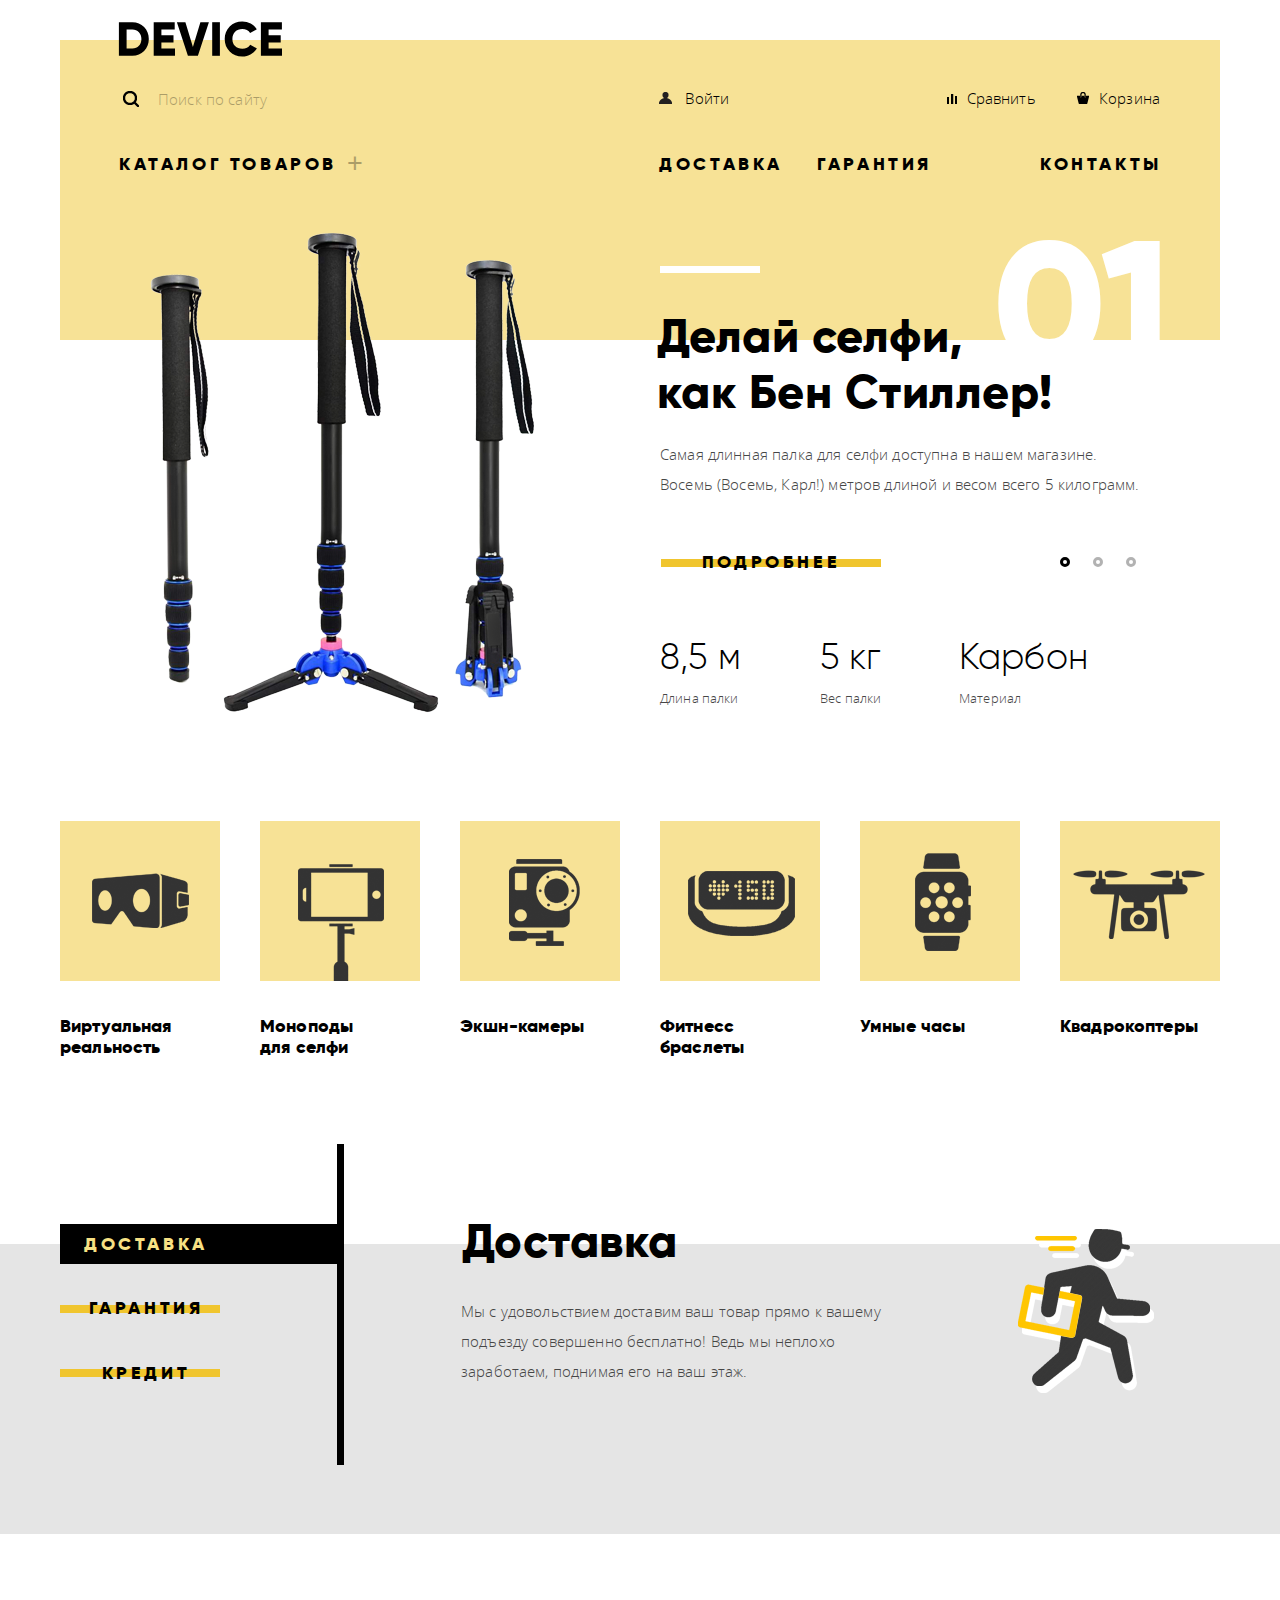
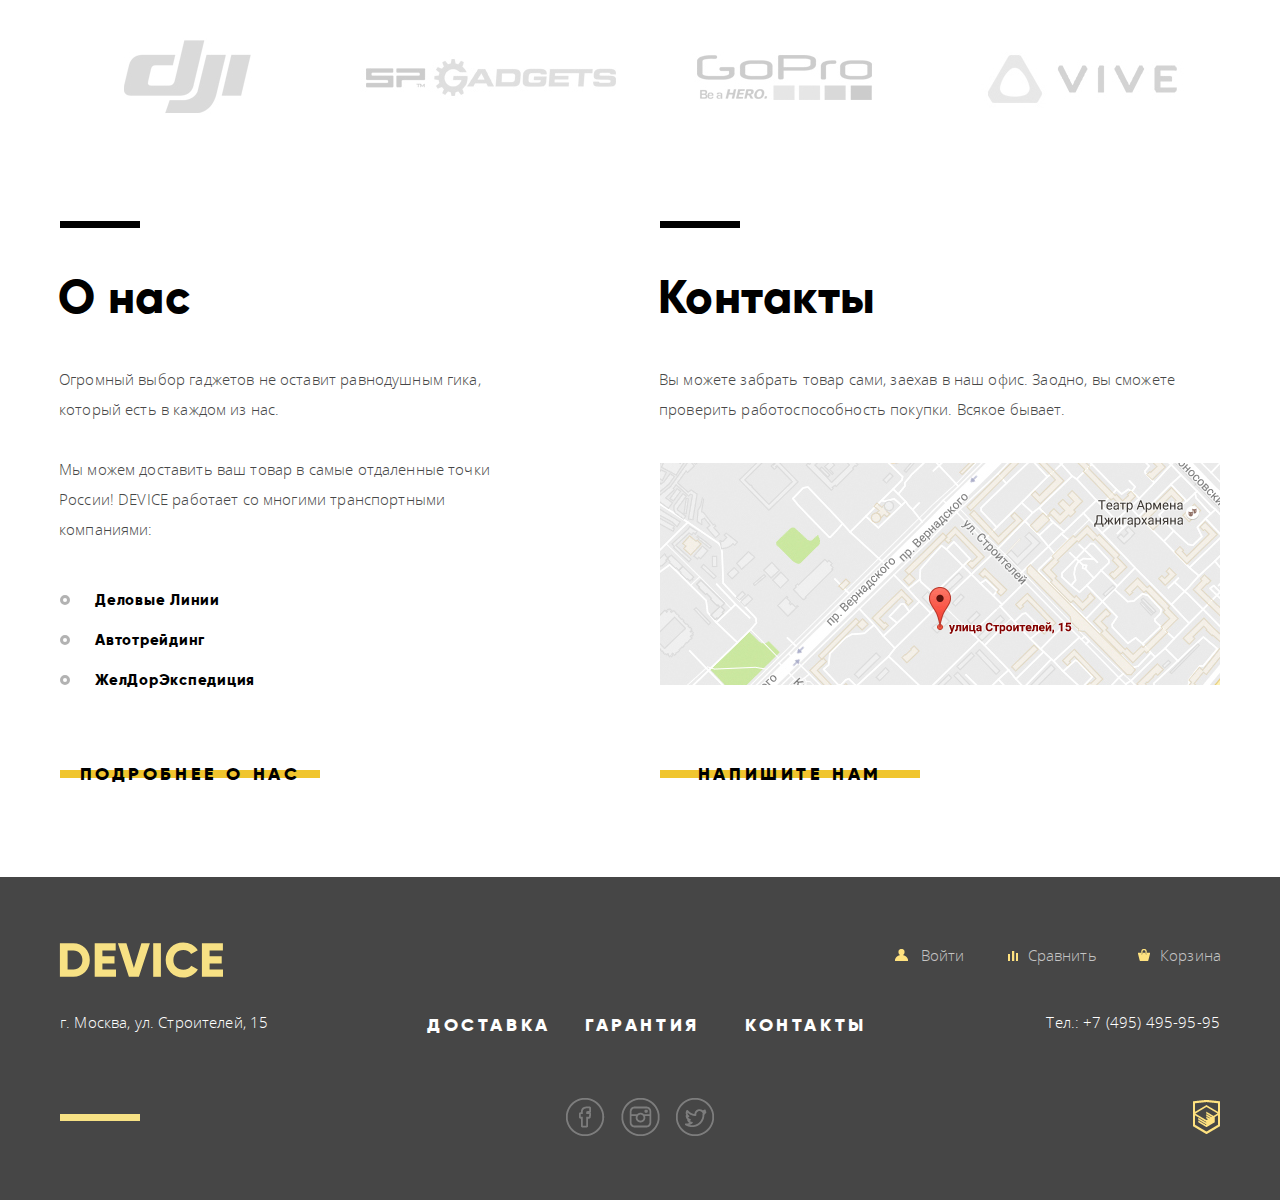
==== commit 223f832b: "подключила оптимизированный normalize.css, сделала логотипы двумя картинками" ====
--- a/index.html
+++ b/index.html
@@ -3,7 +3,7 @@
   <head>
     <meta charset="utf-8">
     <title>HTML Academy: Девайс</title>
-    <link href="css/normalize.css" rel="stylesheet">
+    <link href="css/normalize.min.css" rel="stylesheet">
     <link href="css/style.min.css" rel="stylesheet">
   </head>
   <body>
@@ -265,21 +265,25 @@
         <ul class="clearfix">
           <li>
             <a class="logotypes-item" href="#">
+              <img class="pale" src="img/logotype-1-pale.jpg" width="260" height="100" alt="DJI">
               <img src="img/logotype-1.jpg" width="260" height="100" alt="DJI">
             </a>
           </li>
           <li>
             <a class="logotypes-item" href="#">
+              <img class="pale" src="img/logotype-2-pale.jpg" width="260" height="100" alt="SP Gadgets">
               <img src="img/logotype-2.jpg" width="260" height="100" alt="SP Gadgets">
             </a>
           </li>
           <li>
             <a class="logotypes-item" href="#">
+              <img class="pale" src="img/logotype-3-pale.jpg" width="260" height="100" alt="GoPro">
               <img src="img/logotype-3.jpg" width="260" height="100" alt="GoPro">
             </a>
           </li>
           <li>
             <a class="logotypes-item" href="#">
+              <img class="pale" src="img/logotype-4-pale.jpg" width="260" height="100" alt="Vive">
               <img src="img/logotype-4.jpg" width="260" height="100" alt="Vive">
             </a>
           </li>
--- a/css/style.min.css
+++ b/css/style.min.css
@@ -1 +1 @@
-@font-face{font-family:"Open Sans";font-style:normal;font-weight:300;src:local("Open Sans"),url(../fonts/opensanslight.woff) format("woff"),url(../fonts/opensanslight.woff2) format("woff2")}@font-face{font-family:"Open Sans";font-style:normal;font-weight:400;src:local("Open Sans"),url(../fonts/opensans.woff) format("woff"),url(../fonts/opensans.woff2) format("woff2")}@font-face{font-family:"Gilroy";font-style:normal;font-weight:300;src:local("Gilroy"),url(../fonts/gilroylight.woff) format("woff"),url(../fonts/gilroylight.woff2) format("woff2")}@font-face{font-family:"Gilroy";font-style:normal;font-weight:800;src:local("Gilroy"),url(../fonts/gilroyextrabold.woff) format("woff"),url(../fonts/gilroyextrabold.woff2) format("woff2")}body{min-width:1240px;margin:0;font-family:"Open Sans","Verdana",sans-serif;font-weight:300;font-size:15px;line-height:2;letter-spacing:.01em;color:#464646;background:#fff}body a{text-decoration:none;color:#000}.clearfix::after{content:"";display:table;clear:both}.container{width:1160px;margin-right:auto;margin-left:auto}.visually-hidden{position:absolute;opacity:0;cursor:default}.main-header{margin-top:40px;background:#f7e296}.footer-site-navigation a:hover,.main-navigation a:not(.header-logo):hover{opacity:.6}.footer-site-navigation a:active,.main-navigation a:not(.header-logo):active{opacity:.3}.logo{display:block;width:166px;height:42px}.header-logo{position:relative;top:-25px;margin-left:56px}.header-logo:hover path{fill:#464646}.header-logo:active path{fill:#666}.header-middle{margin-top:-7px;margin-right:60px;margin-left:60px;line-height:2.4}.search-form{position:relative;float:left;width:440px;font-size:0}.search-form::before{content:"";position:absolute;top:15px;left:2px;width:18px;height:18px;background:url(../img/spritesheet.png) no-repeat -121px -52px}.search-field{width:355px;height:48px;padding-left:38px;box-sizing:border-box;font:inherit;font-size:15px;letter-spacing:.01em;background:0 0;border:none}.search-field:-moz-placeholder,.search-field::-moz-placeholder{color:#000;opacity:.3}.search-field::-webkit-input-placeholder{color:#000;opacity:.3}.search-field:-ms-input-placeholder{color:#000;opacity:.3}.search-field:hover:-moz-placeholder,.search-field:hover::-moz-placeholder{opacity:.6}.search-field:hover::-webkit-input-placeholder{opacity:.6}.search-field:hover:-ms-input-placeholder{opacity:.6}.search-field:focus{box-shadow:0 2px 0 0 #000;outline:none}.search-form button{width:81px;padding-top:5px;padding-bottom:6px;font:inherit;font-size:15px;letter-spacing:.01em;color:#000;background:0 0;border:none;box-shadow:0 0 0 2px #000;opacity:0}.search-field:focus+button{opacity:1}.search-form button:hover{color:#fff;background:#000}.search-form button:active{color:rgba(255,255,255,.3);background:#000;opacity:1;outline:none}.user-navigation{float:right;margin:0;padding:0;list-style:none;font-size:0}.user-navigation li{display:inline-block;margin-left:63px;font-size:15px;vertical-align:top}.user-navigation a{position:relative}.user-navigation a::before{content:"";position:absolute;background:url(../img/spritesheet.png) no-repeat}.user-navigation .login::before{top:4px;left:-26px;width:13px;height:12px}.user-navigation .compare::before{top:6px;left:-20px;width:10px;height:10px}.user-navigation .cart::before{top:4px;left:-22px;width:12px;height:12px}.header-user-navigation{margin-top:5px}.header-user-navigation li:first-child{min-width:218px;max-width:281px}.header-user-navigation .login::before{background-position:-25px -67px}.header-user-navigation .compare::before{background-position:-5px -67px}.header-user-navigation .cart::before{background-position:-100px -45px}.catalog-group ul,.footer-site-navigation,.site-navigation{padding:0;list-style:none;font-size:0}.catalog-group ul{margin:0}.site-navigation{margin:31px 49px 0 59px;padding-bottom:164px}.catalog-link,.catalog-link~li,.footer-site-navigation li{display:inline-block;font-family:"Gilroy","Arial Black",sans-serif;font-weight:800;font-size:18px;line-height:1.2;letter-spacing:.2em;text-transform:uppercase;vertical-align:top}.catalog-link{position:relative;cursor:pointer;margin-right:322px}.catalog-link~li,.footer-site-navigation li{margin-right:34px}.catalog-link>a::after{content:"+";position:absolute;top:-7px;left:228px;width:16px;height:16px;font-family:"Verdana",sans-serif;font-weight:400;font-size:27px;opacity:.3}.catalog-link~li:last-child{margin-right:0;margin-left:74px}.catalog-link>ul{position:absolute;left:-60px;z-index:1;display:none;width:1100px;margin-left:1px;padding-top:22px;padding-bottom:34px;padding-left:60px;background:#f7e296}.catalog-link:hover>ul{display:block}.catalog-group{display:inline-block;min-width:141px;margin-right:51px;vertical-align:top}.catalog-item a{font-family:"Open Sans","Tahoma",sans-serif;font-weight:300;font-size:15px;line-height:2.4;letter-spacing:.01em;text-transform:none}.slider{margin-top:-123px;overflow:hidden}.services input,.slider input{display:none}.slider-controls{position:relative;top:340px;left:1000px;z-index:1;font-size:0}.slider-controls label{display:inline-block;width:10px;height:10px;margin-right:23px;box-sizing:border-box;border:3px solid #000;border-radius:50%;opacity:.3}.slider-controls label:hover{opacity:.4}input[id=btn-1]:checked~.slider-controls label[for=btn-1],input[id=btn-2]:checked~.slider-controls label[for=btn-2],input[id=btn-3]:checked~.slider-controls label[for=btn-3]{opacity:1}input[id=btn-1]:checked~.slider-content,input[id=delivery-btn]:checked~.services-slider .services-content{left:0}input[id=btn-2]:checked~.slider-content{left:-1160px}input[id=btn-3]:checked~.slider-content{left:-2320px}.slider-content{position:relative;width:300%;counter-reset:slide}.slider-slide,.specifics{position:relative;float:left;width:1160px}.slider-slide::before{content:"0" counter(slide);counter-increment:slide;position:absolute;top:-12px;right:50px;font-family:"Gilroy";font-weight:800;font-size:179px;line-height:1;letter-spacing:-.01em;color:#fff}.slider-slide-1 img{width:384px;height:486px;margin-top:2px;margin-left:90px}.slider-slide-2 img{width:345px;height:485px;margin-top:14px;margin-left:116px}.slider-slide-3 img{width:526px;height:334px;margin-top:67px;margin-left:31px}.specifics{float:right;width:505px;margin-top:81px;margin-right:58px}.specifics::before{content:"";position:absolute;top:-42px;left:3px;width:100px;height:7px;background:#fff}.btn,.headline-1{font-family:"Gilroy","Arial Black",sans-serif;line-height:1.2;color:#000}.headline-1{margin:0;padding:0;font-weight:700;font-size:47px;letter-spacing:.01em}.specifics p{width:485px;margin-top:19px;padding-left:3px}.specifics a{width:220px;margin-top:29px;margin-left:4px}.btn{position:relative;display:inline-block;padding-top:9px;padding-bottom:10px;font-weight:800;font-size:18px;letter-spacing:.2em;text-transform:uppercase;text-align:center;outline:none}.btn::after{content:"";position:absolute;top:50%;right:0;z-index:-1;width:100%;height:8px;margin-top:-5px;background:#f0c52e;transition:all .3s}.btn:hover::after{height:100%;top:4px}.btn:active{color:rgba(0,0,0,.3)}.specifics table{position:relative;margin-top:51px;margin-left:2px;border-collapse:collapse}.specifics tr:first-child{position:absolute;top:53px}.specifics th{font-weight:300;font-size:13px;line-height:1.5;text-align:left}.specifics td{font-family:"Gilroy","Century Gothic",sans-serif;font-size:36px;line-height:1.2;color:#000}.specifics td:first-child,.specifics th:first-child{width:158px}.specifics td:nth-child(2),.specifics th:nth-child(2){width:137px}.popular{margin-top:86px}.popular ul{margin:0;padding:0;list-style:none}.popular-item{float:left;width:160px;margin-right:40px}.popular-item:last-child{margin-right:0}.popular-item div{position:relative;height:160px;background:#f7e296}.popular-item:active div,.popular-item:hover div{background:#f0c52e}.popular-item img{position:absolute;top:50%;left:50%}.vr img{width:97px;height:55px;margin-top:-28px;margin-left:-48px}.selfie-sticks img{top:auto;bottom:0;width:86px;height:117px;margin-left:-42px}.action-cameras img{width:71px;height:87px;margin-top:-42px;margin-left:-31px}.fitness-bands img{width:107px;height:65px;margin-top:-30px;margin-left:-52px}.smart-watches img{width:56px;height:98px;margin-top:-48px;margin-left:-25px}.quadcopters img{width:132px;height:69px;margin-top:-31px;margin-left:-67px}.popular-item:active img{opacity:.3}.popular-item h3{width:127px;margin-top:35px}.headline-2{font-weight:700;font-size:18px;line-height:1.2;font-family:"Gilroy","Arial Black",sans-serif;color:#000}.services{width:100%;margin-top:167px;background:#e5e5e5}.services-controls{position:relative;z-index:0;float:left;width:277px;margin-top:-100px;border-right:7px solid #000}.services-controls ul{margin:0;padding:81px 0 70px;list-style:none}.services-controls li{margin-top:24px}.filter-form fieldset:first-child,.services-controls li:first-child{margin-top:0}.services-controls label{width:148px;padding-left:12px}input[id=credit-btn]:checked~.services-controls label[for=credit-btn],input[id=delivery-btn]:checked~.services-controls label[for=delivery-btn],input[id=warranty-btn]:checked~.services-controls label[for=warranty-btn]{padding-right:117px;color:#f7e184}input[id=credit-btn]:checked~.services-controls label[for=credit-btn]::after,input[id=delivery-btn]:checked~.services-controls label[for=delivery-btn]::after,input[id=warranty-btn]:checked~.services-controls label[for=warranty-btn]::after{top:4px;height:100%;background:#000}input[id=warranty-btn]:checked~.services-slider .services-content{left:-759px}input[id=credit-btn]:checked~.services-slider .services-content{left:-1518px}.services-slider{float:right;width:759px;margin-top:-41px;overflow:hidden}.services-content,.services-item{position:relative;width:300%}.services-item{float:left;width:432px;padding-right:327px}.services-item h3{margin-top:10px;margin-left:1px}.services-item p{margin:27px 0 0}.filter-bluetooth label::after,.filter-bluetooth label::before,.filter-color label::after,.filter-color label::before,.services-item::after{content:"";position:absolute}.delivery::after{top:26px;right:66px;width:136px;height:164px;background:url(../img/delivery.png) no-repeat 0 0}.warranty::after{top:1px;right:46px;width:171px;height:195px;background:url(../img/warranty.png) no-repeat 0 0}.credit::after{top:0;right:70px;width:156px;height:188px;background:url(../img/credit.png) no-repeat 0 0}.services .clearfix::after{height:69px}.logotypes{margin-top:94px}.logotypes ul{margin:0;padding:0;list-style:none}.logotypes li{float:left;width:260px;margin-right:40px}.logotypes li:last-child{margin-right:0}.logotypes img{width:260px;height:100px;opacity:.2;filter:grayscale(1);-webkit-filter:grayscale(1)}.logotypes img:hover{opacity:1;filter:none;-webkit-filter:none}.logotypes+.container{margin-top:132px}.about,.contacts{position:relative;float:left;width:479px}.about::before,.contacts::before{content:"";position:absolute;top:-48px;left:0;width:80px;height:7px;background:#000}.about h2,.contacts h2{margin-left:-2px;padding-bottom:9px}.about p,.contacts p{margin-left:-1px;margin-top:30px}.about ul{margin:41px 0 0;padding:0;list-style:none;font-family:"Gilroy";font-weight:800;letter-spacing:.05em;color:#000}.about li{position:relative;margin-top:10px;padding-left:35px}.about li::before{content:"";position:absolute;top:10px;left:0;width:4px;height:4px;border:3px solid #000;border-radius:50%;opacity:.3}.about .btn,.contacts .btn{width:260px}.about .btn{margin-top:60px}.contacts{float:right;width:560px}.contacts .map{display:block;width:560px;height:222px;margin-top:39px}.contacts iframe{position:absolute;top:194px;z-index:-1;background:url(../img/map.jpg) no-repeat 0 0;border:none}.contacts .btn{margin-top:40px;margin-left:1px}.main-footer{margin-top:66px;padding-bottom:1px;color:#fff;background:#464646}.footer-user-navigation a:hover,.main-footer a{color:#fff}.main-footer .container{position:relative;padding-top:1px}.main-footer .container::before{content:"";position:absolute;bottom:78px;left:0;width:80px;height:7px;background:#f7e184}.footer-top{margin-top:58px}.footer-logo{float:left;margin-left:-3px}.footer-logo path{fill:#f7e184}.footer-logo:hover path{fill:#f0c52e}.footer-logo:active path{opacity:.3;fill:#f0c52e}.footer-user-navigation{margin-top:4px}.footer-user-navigation li:first-child{max-width:679px}.footer-user-navigation li:last-child{margin-right:-1px}.footer-user-navigation a{color:rgba(255,255,255,.7)}.footer-user-navigation .login::before{background-position:-54px -45px}.footer-user-navigation .compare::before{background-position:-98px -5px}.footer-user-navigation .cart::before{background-position:-54px -5px}.footer-user-navigation .login:active::before,.footer-user-navigation .login:hover::before{background-position:-77px -45px}.footer-user-navigation .compare:active::before,.footer-user-navigation .compare:hover::before{background-position:-98px -25px}.footer-user-navigation .cart:active::before,.footer-user-navigation .cart:hover::before{background-position:-76px -5px}.footer-user-navigation a:active{color:#fff;opacity:.3}.footer-middle{margin-top:29px}.address,.phone-number,.write-us-form p{margin:0;padding:0}.address{float:left;width:324px}.footer-site-navigation{float:left;margin:8px 0 0 43px}.footer-site-navigation li:last-child{margin-left:11px}.phone-number{float:right;width:318px;text-align:right}.footer-bottom{float:right;width:654px;margin-top:61px}.social-networks{float:left;margin:0;padding:0;list-style:none;font-size:0}.social-networks li{display:inline-block;margin-right:16px;vertical-align:top}.social-networks a{display:block;width:39px;height:38px;background:url(../img/spritesheet.png) no-repeat;opacity:.3}.social-networks .social-networks-fb{background-position:-5px -5px}.social-networks .social-networks-inst{background-position:-122px -5px}.social-networks .social-networks-twi{background-position:-122px -79px}.social-networks a:hover{opacity:.6}.social-networks a:active{opacity:.1}.copyright{float:right;margin-top:2px}.copyright a{display:block;width:27px;height:34px;background:url(../img/spritesheet.png) no-repeat -48px -67px}.copyright a:active,.copyright a:hover{background-position:-85px -67px}.copyright a:active{opacity:.3}.main-footer>.clearfix::after{height:63px}.map-popup,.write-us{position:fixed;top:50%;left:50%;display:none;width:960px;transform:translateX(-50%) translateY(-50%);-webkit-transform:translateX(-50%) translateY(-50%);-ms-transform:translateX(-50%) translateY(-50%)}.write-us{padding-top:1px;background:#fff;box-shadow:0 10px 20px 0 rgba(0,0,0,.2),58px -38px 40px -58px rgba(0,0,0,.75),-58px -38px 40px -58px rgba(0,0,0,.75)}.write-us-form{width:760px;margin-top:95px;margin-right:auto;margin-left:auto;padding-bottom:77px}.write-us-form .left-field{float:left}.write-us-form .right-field{float:right}.write-us-form label{display:block;padding-left:1px}.write-us-form input,.write-us-form textarea{margin-top:8px;padding:12px 17px 14px;box-sizing:border-box;font-family:"Open Sans","Verdana",sans-serif;font-weight:400;font-size:14px;line-height:1.3;letter-spacing:0;background:#f3f3f3;border:3px solid transparent;outline:none}.write-us-form input:-moz-placeholder,.write-us-form input::-moz-placeholder,.write-us-form textarea:-moz-placeholder,.write-us-form textarea::-moz-placeholder{color:rgba(70,70,70,.4)}.write-us-form input::-webkit-input-placeholder,.write-us-form textarea::-webkit-input-placeholder{color:rgba(70,70,70,.4)}.write-us-form input:-ms-input-placeholder,.write-us-form textarea:-ms-input-placeholder{color:rgba(70,70,70,.4)}.write-us-form input{width:360px}.write-us-form p:last-of-type{clear:both;padding-top:35px}.write-us-form textarea{width:100%;min-height:156px;resize:none}.write-us-form input:hover,.write-us-form textarea:hover{background:#ebebeb}.write-us-form input:focus,.write-us-form textarea:focus{background:0 0;border-color:#e5e5e5}.write-us-form input:invalid{background:#f6dada;border-color:transparent}@keyframes invalid{96%{background:#f3f3f3}to{background:#f6dada}}@-webkit-keyframes invalid{96%{background:#f3f3f3}to{background:#f6dada}}.write-us-form input.invalid,.write-us-form textarea.invalid{animation:invalid 2.5s;-webkit-animation:invalid 2.5s;animation-fill-mode:forwards;-webkit-animation-fill-mode:forwards}.write-us-form button{width:200px;margin-top:33px;background:0 0;border:none}.exit{position:absolute;top:22px;right:22px;width:55px;height:55px;background:#f0c52e;border:none;border-radius:50%;opacity:.5;outline:none}.exit::after,.exit::before{content:"";position:absolute;top:12px;left:27px;width:2px;height:31px;background:#fff}.breadcrumps li::after,.exit::before{transform:rotate(45deg);-webkit-transform:rotate(45deg);-ms-transform:rotate(45deg)}.exit::after{transform:rotate(-45deg);-webkit-transform:rotate(-45deg);-ms-transform:rotate(-45deg)}.exit:active,.exit:hover{opacity:1}.exit:active::after,.exit:active::before{background:rgba(255,255,255,.3)}.map-popup iframe{height:559px;border:none;box-shadow:0 10px 20px 0 rgba(0,0,0,.2)}.map-popup-show,.write-us-show{display:block}@keyframes show-form{0%{transform:translateX(-50%) translateY(-50%) scale(0);-webkit-transform:translateX(-50%) translateY(-50%) scale(0);opacity:.4}80%{transform:translateX(-50%) translateY(-50%) scale(1.1);-webkit-transform:translateX(-50%) translateY(-50%) scale(1.1);opacity:1}to{transform:translateX(-50%) translateY(-50%) scale(1);-webkit-transform:translateX(-50%) translateY(-50%) scale(1)}}@-webkit-keyframes show-form{0%{transform:translateX(-50%) translateY(-50%) scale(0);-webkit-transform:translateX(-50%) translateY(-50%) scale(0);opacity:.4}80%{transform:translateX(-50%) translateY(-50%) scale(1.1);-webkit-transform:translateX(-50%) translateY(-50%) scale(1.1);opacity:1}to{transform:translateX(-50%) translateY(-50%) scale(1);-webkit-transform:translateX(-50%) translateY(-50%) scale(1)}}.write-us-show{animation:show-form 1s;-webkit-animation:show-form 1s}@keyframes form-error{0%,32%,64%,96%{background:#fff}16%,48%,80%{background:#f0c52e}}@-webkit-keyframes form-error{0%,32%,64%,96%{background:#fff}16%,48%,80%{background:#f0c52e}}.write-us-error{animation:form-error 2.5s;-webkit-animation:form-error 2.5s}.inner-header .header-logo{top:-23px;margin-left:58px}.user-navigation .logout{margin-right:20px;margin-left:16px}.inner-header .site-navigation{padding-bottom:51px}.breadcrumps,h1.headline-1{padding:0}h1.headline-1{margin:33px 0 0 60px}.breadcrumps{margin:15px 0 0 60px;list-style:none;font-size:0}.breadcrumps li{position:relative;display:inline-block;font-size:14px;line-height:2.4}.breadcrumps a{padding-right:37px;color:#b3b3b3}.breadcrumps a:hover{color:#666}.breadcrumps a:active{color:#e6e6e6}.breadcrumps li::after{content:"";position:absolute;top:15px;right:20px;width:4px;height:4px;border-top:1px solid #000;border-right:1px solid #000}.breadcrumps li:last-child::after{display:none}.catalog{position:relative;width:100%;margin-top:42px}.catalog::after{content:"";position:absolute;top:0;left:0;z-index:-1;width:32%;height:100%;background:#eee}.catalog-header{background:rgba(0,0,0,.08)}.catalog-header .container{background:url(../img/catalog-header-background.png) repeat-y 0 0}.catalog-header p{padding-top:9px;padding-bottom:10px;font-size:16px}.pages a{font-size:16px}.catalog-header p,.pages a,.pages li{padding-left:1px;font-family:"Gilroy","Arial Black",sans-serif;font-weight:800;line-height:1.2;letter-spacing:.2em;text-transform:uppercase;color:#000}.filter-form,.filter-header{float:left;width:201px;margin-right:68px;margin-left:59px}.goods-content,.goods-header{float:right;width:760px;margin-left:72px;text-align:right}.goods-header p,.goods-header ul{float:left}.goods-header ul{margin-top:25px;margin-left:55px;padding:0;list-style:none;font-size:0}.goods-header li{display:inline-block;margin-right:29px;font-family:"Open Sans","Verdana",sans-serif;font-weight:400;font-size:14px;line-height:1.3;letter-spacing:0;vertical-align:top}.goods-header a,.goods-picture:hover img{opacity:.3}.goods-header a:hover{opacity:.6}.goods-header .active,.goods-header a:active,.goods-header span:active,.pages .active{opacity:1}.goods-header span{position:relative;font-size:0;opacity:.2}.goods-header span:hover{opacity:.4}.goods-header span::after{content:"";position:absolute;top:9px;width:0;height:0;border:9px solid transparent}.goods-header .ascending::after{right:37px;border-bottom-color:#000;border-top-width:0}.goods-header .descending::after{right:-1px;border-top-color:#000;border-bottom-width:0}.catalog-content .container{background:url(../img/catalog-content-background.png) repeat-y 0 0}.filter-form{margin-top:69px;font-size:14px;color:#000}.filter-form fieldset{position:relative;margin:37px 0 0;padding:58px 0 0;border:none;border-top:2px solid #000}.filter-form legend{position:absolute;top:12px;left:0}.filter-range-controls{position:relative;padding-top:11px;padding-bottom:30px}.filter-range-controls .scale{height:2px;background:#dbdbdb}.filter-range-controls .bar{width:58%;height:2px;background:#91c92f}.filter-range-controls .toggle{position:absolute;top:5px;width:10px;height:10px;background:#eee;border:2px solid #000;border-radius:50%;cursor:pointer}.filter-cost-controls .min-cost,.filter-range-controls .toggle-min{left:-1px}.filter-cost-controls .max-cost,.filter-range-controls .toggle-max{left:111px}.filter-range-controls .toggle:active{background:#91c92f;border:3px solid #fff;box-shadow:0 5px 5px -3px rgba(0,0,0,.75)}.filter-cost-controls{position:relative;font-size:0}.filter-cost-controls input,.filter-cost-controls label{font-family:"Gilroy","Century Gothic",sans-serif;font-weight:300;font-size:14px;line-height:1.6;letter-spacing:0}.filter-cost-controls label{position:absolute;top:-21px;display:inline-block;opacity:.2}.filter-cost-controls input{width:50px;background:0 0;border:none;outline:none}.filter-cost-controls .min-cost{margin-left:1px}.filter-cost-controls .max-cost{margin-left:-20px}.filter-form ul{margin:0;padding:0;list-style:none}.filter-form li{margin-top:12px}.filter-form li:first-child{margin-top:0}.filter-checkbox,.filter-radio{display:none}.filter-bluetooth label,.filter-color label{position:relative;margin-left:38px}.filter-color label::before{top:-2px;left:-40px;width:23px;height:23px;background:#dbdbdb}.filter-color label::after{top:3px;left:-32px;display:none;width:5px;height:8px;transform:rotate(45deg);-webkit-transform:rotate(45deg);-ms-transform:rotate(45deg);border:2px solid #000;border-top:none;border-left:none}.filter-bluetooth label::before{top:-2px;left:-40px;width:19px;height:19px;border:2px solid #c6c6c6;border-radius:50%}.filter-bluetooth label::after{top:5px;left:-33px;display:none;width:5px;height:5px;border:2px solid #000;border-radius:50%}.filter-checkbox:checked+label::after,.filter-radio:checked+label::after{display:block}.filter-color label:hover::before{background:#cecece}.filter-color label:active::before{background:#c4c4c4}.filter-bluetooth label:hover::before{border-color:#bcbcbc}.filter-bluetooth label:active::before{border-color:#acacac}.filter-form button{z-index:0;width:200px;margin-top:38px;background:0 0;border:none}.goods-content{margin-top:19px;font-size:0}.goods-item{position:relative;display:inline-block;margin-top:50px;font-size:15px;vertical-align:top}.goods-item:nth-child(2n+1){margin-right:39px}.goods-picture{width:360px;height:380px;background:#eee}.goods-picture a{position:absolute;top:221px;left:50%;display:none;transform:translateX(-50%);-webkit-transform:translateX(-50%);-ms-transform:translateX(-50%);font-size:13px;opacity:.5}.goods-picture .btn{top:172px;width:200px;font-size:18px;opacity:1}.goods-picture:hover a{display:block}.goods-picture .btn:active,.goods-picture a:hover{opacity:1}.goods-picture a:active{opacity:.2}.new::after{content:"New";position:absolute;top:29px;right:27px;width:52px;padding-top:13px;padding-bottom:15px;padding-left:4px;font-family:"Gilroy","Arial Black",sans-serif;font-weight:800;font-size:14px;letter-spacing:.05em;text-transform:uppercase;text-align:center;color:rgba(0,0,0,.2);border:2px solid rgba(0,0,0,.1);border-radius:50%}.goods-info{margin-top:29px}.goods-info h2{float:left;width:256px;margin:5px 0 0;text-align:left}.price{font-family:"Gilroy","Century Gothic",sans-serif;font-weight:300;font-size:16px}.pages,.pages li,.pages ul{font-size:15px;vertical-align:top}.pages,.pages a{text-align:center}.pages{margin-top:39px;padding-right:137px;padding-left:137px;background:#ebebeb;position:relative}.pages a{position:absolute;top:0;padding-top:25px;padding-bottom:26px}.pages .prev{left:0;padding-right:28px;padding-left:30px}.pages .next{right:0;padding-right:27px;padding-left:33px}.pages a:active,.pages a:hover{background:rgba(0,0,0,.08)}.pages a:active{color:rgba(0,0,0,.3)}.pages ul{margin:0;padding:0;list-style:none;font-size:0}.pages li{display:inline-block;margin-right:25px;padding-top:26px;padding-bottom:26px;opacity:.3}.pages li:last-child{margin-right:0}.catalog-content>.clearfix::after{height:73px}.main-footer.inner-footer{margin-top:0}.inner-footer .footer-logo{margin-top:-5px;margin-left:-4px}.inner-footer .footer-middle{margin-top:34px}.inner-main .map-popup,.inner-main .write-us{position:static;display:block;margin-top:35px;box-shadow:none;transform:none}.inner-main .write-us-form{margin-top:0}.inner-main .btn{z-index:0}
+@font-face{font-family:"Open Sans";font-style:normal;font-weight:300;src:local("Open Sans"),url(../fonts/opensanslight.woff) format("woff"),url(../fonts/opensanslight.woff2) format("woff2")}@font-face{font-family:"Open Sans";font-style:normal;font-weight:400;src:local("Open Sans"),url(../fonts/opensans.woff) format("woff"),url(../fonts/opensans.woff2) format("woff2")}@font-face{font-family:"Gilroy";font-style:normal;font-weight:300;src:local("Gilroy"),url(../fonts/gilroylight.woff) format("woff"),url(../fonts/gilroylight.woff2) format("woff2")}@font-face{font-family:"Gilroy";font-style:normal;font-weight:800;src:local("Gilroy"),url(../fonts/gilroyextrabold.woff) format("woff"),url(../fonts/gilroyextrabold.woff2) format("woff2")}body{min-width:1240px;margin:0;font-family:"Open Sans","Verdana",sans-serif;font-weight:300;font-size:15px;line-height:2;letter-spacing:.01em;color:#464646;background:#fff}body a{text-decoration:none;color:#000}.clearfix::after{content:"";display:table;clear:both}.container{width:1160px;margin-right:auto;margin-left:auto}.visually-hidden{position:absolute;opacity:0;cursor:default}.main-header{margin-top:40px;background:#f7e296}.footer-site-navigation a:hover,.main-navigation a:not(.header-logo):hover{opacity:.6}.footer-site-navigation a:active,.main-navigation a:not(.header-logo):active{opacity:.3}.logo{display:block;width:166px;height:42px}.header-logo{position:relative;top:-25px;margin-left:56px}.header-logo:hover path{fill:#464646}.header-logo:active path{fill:#666}.header-middle{margin-top:-7px;margin-right:60px;margin-left:60px;line-height:2.4}.search-form{position:relative;float:left;width:440px;font-size:0}.search-form::before{content:"";position:absolute;top:15px;left:2px;width:18px;height:18px;background:url(../img/spritesheet.png) no-repeat -121px -52px}.search-field{width:355px;height:48px;padding-left:38px;box-sizing:border-box;font:inherit;font-size:15px;letter-spacing:.01em;background:0 0;border:none}.search-field:-moz-placeholder,.search-field::-moz-placeholder{color:#000;opacity:.3}.search-field::-webkit-input-placeholder{color:#000;opacity:.3}.search-field:-ms-input-placeholder{color:#000;opacity:.3}.search-field:hover:-moz-placeholder,.search-field:hover::-moz-placeholder{opacity:.6}.search-field:hover::-webkit-input-placeholder{opacity:.6}.search-field:hover:-ms-input-placeholder{opacity:.6}.search-field:focus{box-shadow:0 2px 0 0 #000;outline:none}.search-form button{width:81px;padding-top:5px;padding-bottom:6px;font:inherit;font-size:15px;letter-spacing:.01em;color:#000;background:0 0;border:none;box-shadow:0 0 0 2px #000;opacity:0}.search-field:focus+button{opacity:1}.search-form button:hover{color:#fff;background:#000}.search-form button:active{color:rgba(255,255,255,.3);background:#000;opacity:1;outline:none}.user-navigation{float:right;margin:0;padding:0;list-style:none;font-size:0}.user-navigation li{display:inline-block;margin-left:63px;font-size:15px;vertical-align:top}.user-navigation a{position:relative}.user-navigation a::before{content:"";position:absolute;background:url(../img/spritesheet.png) no-repeat}.user-navigation .login::before{top:4px;left:-26px;width:13px;height:12px}.user-navigation .compare::before{top:6px;left:-20px;width:10px;height:10px}.user-navigation .cart::before{top:4px;left:-22px;width:12px;height:12px}.header-user-navigation{margin-top:5px}.header-user-navigation li:first-child{min-width:218px;max-width:281px}.header-user-navigation .login::before{background-position:-25px -67px}.header-user-navigation .compare::before{background-position:-5px -67px}.header-user-navigation .cart::before{background-position:-100px -45px}.catalog-group ul,.footer-site-navigation,.site-navigation{padding:0;list-style:none;font-size:0}.catalog-group ul{margin:0}.site-navigation{margin:31px 49px 0 59px;padding-bottom:164px}.catalog-link,.catalog-link~li,.footer-site-navigation li{display:inline-block;font-family:"Gilroy","Arial Black",sans-serif;font-weight:800;font-size:18px;line-height:1.2;letter-spacing:.2em;text-transform:uppercase;vertical-align:top}.catalog-link{position:relative;cursor:pointer;margin-right:322px}.catalog-link~li,.footer-site-navigation li{margin-right:34px}.catalog-link>a::after{content:"+";position:absolute;top:-7px;left:228px;width:16px;height:16px;font-family:"Verdana",sans-serif;font-weight:400;font-size:27px;opacity:.3}.catalog-link~li:last-child{margin-right:0;margin-left:74px}.catalog-link>ul{position:absolute;left:-60px;z-index:1;display:none;width:1100px;margin-left:1px;padding-top:22px;padding-bottom:34px;padding-left:60px;background:#f7e296}.catalog-link:hover>ul{display:block}.catalog-group{display:inline-block;min-width:141px;margin-right:51px;vertical-align:top}.catalog-item a{font-family:"Open Sans","Tahoma",sans-serif;font-weight:300;font-size:15px;line-height:2.4;letter-spacing:.01em;text-transform:none}.slider{margin-top:-123px;overflow:hidden}.services input,.slider input{display:none}.slider-controls{position:relative;top:340px;left:1000px;z-index:1;font-size:0}.slider-controls label{display:inline-block;width:10px;height:10px;margin-right:23px;box-sizing:border-box;border:3px solid #000;border-radius:50%;opacity:.3}.slider-controls label:hover{opacity:.4}input[id=btn-1]:checked~.slider-controls label[for=btn-1],input[id=btn-2]:checked~.slider-controls label[for=btn-2],input[id=btn-3]:checked~.slider-controls label[for=btn-3]{opacity:1}input[id=btn-1]:checked~.slider-content,input[id=delivery-btn]:checked~.services-slider .services-content{left:0}input[id=btn-2]:checked~.slider-content{left:-1160px}input[id=btn-3]:checked~.slider-content{left:-2320px}.slider-content{position:relative;width:300%;counter-reset:slide}.slider-slide,.specifics{position:relative;float:left;width:1160px}.slider-slide::before{content:"0" counter(slide);counter-increment:slide;position:absolute;top:-12px;right:50px;font-family:"Gilroy";font-weight:800;font-size:179px;line-height:1;letter-spacing:-.01em;color:#fff}.slider-slide-1 img{width:384px;height:486px;margin-top:2px;margin-left:90px}.slider-slide-2 img{width:345px;height:485px;margin-top:14px;margin-left:116px}.slider-slide-3 img{width:526px;height:334px;margin-top:67px;margin-left:31px}.specifics{float:right;width:505px;margin-top:81px;margin-right:58px}.specifics::before{content:"";position:absolute;top:-42px;left:3px;width:100px;height:7px;background:#fff}.btn,.headline-1{font-family:"Gilroy","Arial Black",sans-serif;line-height:1.2;color:#000}.headline-1{margin:0;padding:0;font-weight:700;font-size:47px;letter-spacing:.01em}.specifics p{width:485px;margin-top:19px;padding-left:3px}.specifics a{width:220px;margin-top:29px;margin-left:4px}.btn{position:relative;display:inline-block;padding-top:9px;padding-bottom:10px;font-weight:800;font-size:18px;letter-spacing:.2em;text-transform:uppercase;text-align:center;outline:none}.btn::after{content:"";position:absolute;top:50%;right:0;z-index:-1;width:100%;height:8px;margin-top:-5px;background:#f0c52e;transition:all .3s}.btn:hover::after{height:100%;top:4px}.btn:active{color:rgba(0,0,0,.3)}.specifics table{position:relative;margin-top:51px;margin-left:2px;border-collapse:collapse}.specifics tr:first-child{position:absolute;top:53px}.specifics th{font-weight:300;font-size:13px;line-height:1.5;text-align:left}.specifics td{font-family:"Gilroy","Century Gothic",sans-serif;font-size:36px;line-height:1.2;color:#000}.specifics td:first-child,.specifics th:first-child{width:158px}.specifics td:nth-child(2),.specifics th:nth-child(2){width:137px}.popular{margin-top:86px}.popular ul{margin:0;padding:0;list-style:none}.popular-item{float:left;width:160px;margin-right:40px}.popular-item:last-child{margin-right:0}.popular-item div{position:relative;height:160px;background:#f7e296}.popular-item:active div,.popular-item:hover div{background:#f0c52e}.popular-item img{position:absolute;top:50%;left:50%}.vr img{width:97px;height:55px;margin-top:-28px;margin-left:-48px}.selfie-sticks img{top:auto;bottom:0;width:86px;height:117px;margin-left:-42px}.action-cameras img{width:71px;height:87px;margin-top:-42px;margin-left:-31px}.fitness-bands img{width:107px;height:65px;margin-top:-30px;margin-left:-52px}.smart-watches img{width:56px;height:98px;margin-top:-48px;margin-left:-25px}.quadcopters img{width:132px;height:69px;margin-top:-31px;margin-left:-67px}.popular-item:active img{opacity:.3}.popular-item h3{width:127px;margin-top:35px}.headline-2{font-weight:700;font-size:18px;line-height:1.2;font-family:"Gilroy","Arial Black",sans-serif;color:#000}.services{width:100%;margin-top:167px;background:#e5e5e5}.services-controls{position:relative;z-index:0;float:left;width:277px;margin-top:-100px;border-right:7px solid #000}.services-controls ul{margin:0;padding:81px 0 70px;list-style:none}.services-controls li{margin-top:24px}.filter-form fieldset:first-child,.services-controls li:first-child{margin-top:0}.services-controls label{width:148px;padding-left:12px}input[id=credit-btn]:checked~.services-controls label[for=credit-btn],input[id=delivery-btn]:checked~.services-controls label[for=delivery-btn],input[id=warranty-btn]:checked~.services-controls label[for=warranty-btn]{padding-right:117px;color:#f7e184}input[id=credit-btn]:checked~.services-controls label[for=credit-btn]::after,input[id=delivery-btn]:checked~.services-controls label[for=delivery-btn]::after,input[id=warranty-btn]:checked~.services-controls label[for=warranty-btn]::after{top:4px;height:100%;background:#000}input[id=warranty-btn]:checked~.services-slider .services-content{left:-759px}input[id=credit-btn]:checked~.services-slider .services-content{left:-1518px}.services-slider{float:right;width:759px;margin-top:-41px;overflow:hidden}.logotypes li,.services-content,.services-item{position:relative;width:300%}.services-item{float:left;width:432px;padding-right:327px}.services-item h3{margin-top:10px;margin-left:1px}.services-item p{margin:27px 0 0}.filter-bluetooth label::after,.filter-bluetooth label::before,.filter-color label::after,.filter-color label::before,.services-item::after{content:"";position:absolute}.delivery::after{top:26px;right:66px;width:136px;height:164px;background:url(../img/delivery.png) no-repeat 0 0}.warranty::after{top:1px;right:46px;width:171px;height:195px;background:url(../img/warranty.png) no-repeat 0 0}.credit::after{top:0;right:70px;width:156px;height:188px;background:url(../img/credit.png) no-repeat 0 0}.services .clearfix::after{height:69px}.logotypes{margin-top:94px}.logotypes ul{margin:0;padding:0;list-style:none}.logotypes li{float:left;width:260px;margin-right:40px}.logotypes li:last-child{margin-right:0}.logotypes img{width:260px;height:100px}.contacts iframe,.logotypes .pale{position:absolute}.logotypes .pale:hover{opacity:0}.logotypes+.container{margin-top:132px}.about,.contacts{position:relative;float:left;width:479px}.about::before,.contacts::before{content:"";position:absolute;top:-48px;left:0;width:80px;height:7px;background:#000}.about h2,.contacts h2{margin-left:-2px;padding-bottom:9px}.about p,.contacts p{margin-left:-1px;margin-top:30px}.about ul{margin:41px 0 0;padding:0;list-style:none;font-family:"Gilroy";font-weight:800;letter-spacing:.05em;color:#000}.about li{position:relative;margin-top:10px;padding-left:35px}.about li::before{content:"";position:absolute;top:10px;left:0;width:4px;height:4px;border:3px solid #000;border-radius:50%;opacity:.3}.about .btn,.contacts .btn{width:260px}.about .btn{margin-top:60px}.contacts{float:right;width:560px}.contacts .map{display:block;width:560px;height:222px;margin-top:39px}.contacts iframe{top:194px;z-index:-1;background:url(../img/map.jpg) no-repeat 0 0;border:none}.contacts .btn{margin-top:40px;margin-left:1px}.main-footer{margin-top:66px;padding-bottom:1px;color:#fff;background:#464646}.footer-user-navigation a:hover,.main-footer a{color:#fff}.main-footer .container{position:relative;padding-top:1px}.main-footer .container::before{content:"";position:absolute;bottom:78px;left:0;width:80px;height:7px;background:#f7e184}.footer-top{margin-top:58px}.footer-logo{float:left;margin-left:-3px}.footer-logo path{fill:#f7e184}.footer-logo:hover path{fill:#f0c52e}.footer-logo:active path{opacity:.3;fill:#f0c52e}.footer-user-navigation{margin-top:4px}.footer-user-navigation li:first-child{max-width:679px}.footer-user-navigation li:last-child{margin-right:-1px}.footer-user-navigation a{color:rgba(255,255,255,.7)}.footer-user-navigation .login::before{background-position:-54px -45px}.footer-user-navigation .compare::before{background-position:-98px -5px}.footer-user-navigation .cart::before{background-position:-54px -5px}.footer-user-navigation .login:active::before,.footer-user-navigation .login:hover::before{background-position:-77px -45px}.footer-user-navigation .compare:active::before,.footer-user-navigation .compare:hover::before{background-position:-98px -25px}.footer-user-navigation .cart:active::before,.footer-user-navigation .cart:hover::before{background-position:-76px -5px}.footer-user-navigation a:active{color:#fff;opacity:.3}.footer-middle{margin-top:29px}.address,.phone-number,.write-us-form p{margin:0;padding:0}.address{float:left;width:324px}.footer-site-navigation{float:left;margin:8px 0 0 43px}.footer-site-navigation li:last-child{margin-left:11px}.phone-number{float:right;width:318px;text-align:right}.footer-bottom{float:right;width:654px;margin-top:61px}.social-networks{float:left;margin:0;padding:0;list-style:none;font-size:0}.social-networks li{display:inline-block;margin-right:16px;vertical-align:top}.social-networks a{display:block;width:39px;height:38px;background:url(../img/spritesheet.png) no-repeat;opacity:.3}.social-networks .social-networks-fb{background-position:-5px -5px}.social-networks .social-networks-inst{background-position:-122px -5px}.social-networks .social-networks-twi{background-position:-122px -79px}.social-networks a:hover{opacity:.6}.social-networks a:active{opacity:.1}.copyright{float:right;margin-top:2px}.copyright a{display:block;width:27px;height:34px;background:url(../img/spritesheet.png) no-repeat -48px -67px}.copyright a:active,.copyright a:hover{background-position:-85px -67px}.copyright a:active{opacity:.3}.main-footer>.clearfix::after{height:63px}.map-popup,.write-us{position:fixed;top:50%;left:50%;display:none;width:960px;transform:translateX(-50%) translateY(-50%);-webkit-transform:translateX(-50%) translateY(-50%);-ms-transform:translateX(-50%) translateY(-50%)}.write-us{padding-top:1px;background:#fff;box-shadow:0 10px 20px 0 rgba(0,0,0,.2),58px -38px 40px -58px rgba(0,0,0,.75),-58px -38px 40px -58px rgba(0,0,0,.75)}.write-us-form{width:760px;margin-top:95px;margin-right:auto;margin-left:auto;padding-bottom:77px}.write-us-form .left-field{float:left}.write-us-form .right-field{float:right}.write-us-form label{display:block;padding-left:1px}.write-us-form input,.write-us-form textarea{margin-top:8px;padding:12px 17px 14px;box-sizing:border-box;font-family:"Open Sans","Verdana",sans-serif;font-weight:400;font-size:14px;line-height:1.3;letter-spacing:0;background:#f3f3f3;border:3px solid transparent;outline:none}.write-us-form input:-moz-placeholder,.write-us-form input::-moz-placeholder,.write-us-form textarea:-moz-placeholder,.write-us-form textarea::-moz-placeholder{color:rgba(70,70,70,.4)}.write-us-form input::-webkit-input-placeholder,.write-us-form textarea::-webkit-input-placeholder{color:rgba(70,70,70,.4)}.write-us-form input:-ms-input-placeholder,.write-us-form textarea:-ms-input-placeholder{color:rgba(70,70,70,.4)}.write-us-form input{width:360px}.write-us-form p:last-of-type{clear:both;padding-top:35px}.write-us-form textarea{width:100%;min-height:156px;resize:none}.write-us-form input:hover,.write-us-form textarea:hover{background:#ebebeb}.write-us-form input:focus,.write-us-form textarea:focus{background:0 0;border-color:#e5e5e5}.write-us-form input:invalid{background:#f6dada;border-color:transparent}@keyframes invalid{96%{background:#f3f3f3}to{background:#f6dada}}@-webkit-keyframes invalid{96%{background:#f3f3f3}to{background:#f6dada}}.write-us-form input.invalid,.write-us-form textarea.invalid{animation:invalid 2.5s;-webkit-animation:invalid 2.5s;animation-fill-mode:forwards;-webkit-animation-fill-mode:forwards}.write-us-form button{width:200px;margin-top:33px;background:0 0;border:none}.exit{position:absolute;top:22px;right:22px;width:55px;height:55px;background:#f0c52e;border:none;border-radius:50%;opacity:.5;outline:none}.exit::after,.exit::before{content:"";position:absolute;top:12px;left:27px;width:2px;height:31px;background:#fff}.breadcrumps li::after,.exit::before{transform:rotate(45deg);-webkit-transform:rotate(45deg);-ms-transform:rotate(45deg)}.exit::after{transform:rotate(-45deg);-webkit-transform:rotate(-45deg);-ms-transform:rotate(-45deg)}.exit:active,.exit:hover{opacity:1}.exit:active::after,.exit:active::before{background:rgba(255,255,255,.3)}.map-popup iframe{height:559px;border:none;box-shadow:0 10px 20px 0 rgba(0,0,0,.2)}.map-popup-show,.write-us-show{display:block}@keyframes show-form{0%{transform:translateX(-50%) translateY(-50%) scale(0);-webkit-transform:translateX(-50%) translateY(-50%) scale(0);opacity:.4}80%{transform:translateX(-50%) translateY(-50%) scale(1.1);-webkit-transform:translateX(-50%) translateY(-50%) scale(1.1);opacity:1}to{transform:translateX(-50%) translateY(-50%) scale(1);-webkit-transform:translateX(-50%) translateY(-50%) scale(1)}}@-webkit-keyframes show-form{0%{transform:translateX(-50%) translateY(-50%) scale(0);-webkit-transform:translateX(-50%) translateY(-50%) scale(0);opacity:.4}80%{transform:translateX(-50%) translateY(-50%) scale(1.1);-webkit-transform:translateX(-50%) translateY(-50%) scale(1.1);opacity:1}to{transform:translateX(-50%) translateY(-50%) scale(1);-webkit-transform:translateX(-50%) translateY(-50%) scale(1)}}.write-us-show{animation:show-form 1s;-webkit-animation:show-form 1s}@keyframes form-error{0%,32%,64%,96%{background:#fff}16%,48%,80%{background:#f0c52e}}@-webkit-keyframes form-error{0%,32%,64%,96%{background:#fff}16%,48%,80%{background:#f0c52e}}.write-us-error{animation:form-error 2.5s;-webkit-animation:form-error 2.5s}.inner-header .header-logo{top:-23px;margin-left:58px}.user-navigation .logout{margin-right:20px;margin-left:16px}.inner-header .site-navigation{padding-bottom:51px}.breadcrumps,h1.headline-1{padding:0}h1.headline-1{margin:33px 0 0 60px}.breadcrumps{margin:15px 0 0 60px;list-style:none;font-size:0}.breadcrumps li{position:relative;display:inline-block;font-size:14px;line-height:2.4}.breadcrumps a{padding-right:37px;color:#b3b3b3}.breadcrumps a:hover{color:#666}.breadcrumps a:active{color:#e6e6e6}.breadcrumps li::after{content:"";position:absolute;top:15px;right:20px;width:4px;height:4px;border-top:1px solid #000;border-right:1px solid #000}.breadcrumps li:last-child::after{display:none}.catalog{position:relative;width:100%;margin-top:42px}.catalog::after{content:"";position:absolute;top:0;left:0;z-index:-1;width:32%;height:100%;background:#eee}.catalog-header{background:rgba(0,0,0,.08)}.catalog-header .container{background:url(../img/catalog-header-background.png) repeat-y 0 0}.catalog-header p{padding-top:9px;padding-bottom:10px;font-size:16px}.pages a{font-size:16px}.catalog-header p,.pages a,.pages li{padding-left:1px;font-family:"Gilroy","Arial Black",sans-serif;font-weight:800;line-height:1.2;letter-spacing:.2em;text-transform:uppercase;color:#000}.filter-form,.filter-header{float:left;width:201px;margin-right:68px;margin-left:59px}.goods-content,.goods-header{float:right;width:760px;margin-left:72px;text-align:right}.goods-header p,.goods-header ul{float:left}.goods-header ul{margin-top:25px;margin-left:55px;padding:0;list-style:none;font-size:0}.goods-header li{display:inline-block;margin-right:29px;font-family:"Open Sans","Verdana",sans-serif;font-weight:400;font-size:14px;line-height:1.3;letter-spacing:0;vertical-align:top}.goods-header a,.goods-picture:hover img{opacity:.3}.goods-header a:hover{opacity:.6}.goods-header .active,.goods-header a:active,.goods-header span:active,.pages .active{opacity:1}.goods-header span{position:relative;font-size:0;opacity:.2}.goods-header span:hover{opacity:.4}.goods-header span::after{content:"";position:absolute;top:9px;width:0;height:0;border:9px solid transparent}.goods-header .ascending::after{right:37px;border-bottom-color:#000;border-top-width:0}.goods-header .descending::after{right:-1px;border-top-color:#000;border-bottom-width:0}.catalog-content .container{background:url(../img/catalog-content-background.png) repeat-y 0 0}.filter-form{margin-top:69px;font-size:14px;color:#000}.filter-form fieldset{position:relative;margin:37px 0 0;padding:58px 0 0;border:none;border-top:2px solid #000}.filter-form legend{position:absolute;top:12px;left:0}.filter-range-controls{position:relative;padding-top:11px;padding-bottom:30px}.filter-range-controls .scale{height:2px;background:#dbdbdb}.filter-range-controls .bar{width:58%;height:2px;background:#91c92f}.filter-range-controls .toggle{position:absolute;top:5px;width:10px;height:10px;background:#eee;border:2px solid #000;border-radius:50%;cursor:pointer}.filter-cost-controls .min-cost,.filter-range-controls .toggle-min{left:-1px}.filter-cost-controls .max-cost,.filter-range-controls .toggle-max{left:111px}.filter-range-controls .toggle:active{background:#91c92f;border:3px solid #fff;box-shadow:0 5px 5px -3px rgba(0,0,0,.75)}.filter-cost-controls{position:relative;font-size:0}.filter-cost-controls input,.filter-cost-controls label{font-family:"Gilroy","Century Gothic",sans-serif;font-weight:300;font-size:14px;line-height:1.6;letter-spacing:0}.filter-cost-controls label{position:absolute;top:-21px;display:inline-block;opacity:.2}.filter-cost-controls input{width:50px;background:0 0;border:none;outline:none}.filter-cost-controls .min-cost{margin-left:1px}.filter-cost-controls .max-cost{margin-left:-20px}.filter-form ul{margin:0;padding:0;list-style:none}.filter-form li{margin-top:12px}.filter-form li:first-child{margin-top:0}.filter-checkbox,.filter-radio{display:none}.filter-bluetooth label,.filter-color label{position:relative;margin-left:38px}.filter-color label::before{top:-2px;left:-40px;width:23px;height:23px;background:#dbdbdb}.filter-color label::after{top:3px;left:-32px;display:none;width:5px;height:8px;transform:rotate(45deg);-webkit-transform:rotate(45deg);-ms-transform:rotate(45deg);border:2px solid #000;border-top:none;border-left:none}.filter-bluetooth label::before{top:-2px;left:-40px;width:19px;height:19px;border:2px solid #c6c6c6;border-radius:50%}.filter-bluetooth label::after{top:5px;left:-33px;display:none;width:5px;height:5px;border:2px solid #000;border-radius:50%}.filter-checkbox:checked+label::after,.filter-radio:checked+label::after{display:block}.filter-color label:hover::before{background:#cecece}.filter-color label:active::before{background:#c4c4c4}.filter-bluetooth label:hover::before{border-color:#bcbcbc}.filter-bluetooth label:active::before{border-color:#acacac}.filter-form button{z-index:0;width:200px;margin-top:38px;background:0 0;border:none}.goods-content{margin-top:19px;font-size:0}.goods-item{position:relative;display:inline-block;margin-top:50px;font-size:15px;vertical-align:top}.goods-item:nth-child(2n+1){margin-right:39px}.goods-picture{width:360px;height:380px;background:#eee}.goods-picture a{position:absolute;top:221px;left:50%;display:none;transform:translateX(-50%);-webkit-transform:translateX(-50%);-ms-transform:translateX(-50%);font-size:13px;opacity:.5}.goods-picture .btn{top:172px;width:200px;font-size:18px;opacity:1}.goods-picture:hover a{display:block}.goods-picture .btn:active,.goods-picture a:hover{opacity:1}.goods-picture a:active{opacity:.2}.new::after{content:"New";position:absolute;top:29px;right:27px;width:52px;padding-top:13px;padding-bottom:15px;padding-left:4px;font-family:"Gilroy","Arial Black",sans-serif;font-weight:800;font-size:14px;letter-spacing:.05em;text-transform:uppercase;text-align:center;color:rgba(0,0,0,.2);border:2px solid rgba(0,0,0,.1);border-radius:50%}.goods-info{margin-top:29px}.goods-info h2{float:left;width:256px;margin:5px 0 0;text-align:left}.price{font-family:"Gilroy","Century Gothic",sans-serif;font-weight:300;font-size:16px}.pages,.pages li,.pages ul{font-size:15px;vertical-align:top}.pages,.pages a{text-align:center}.pages{margin-top:39px;padding-right:137px;padding-left:137px;background:#ebebeb;position:relative}.pages a{position:absolute;top:0;padding-top:25px;padding-bottom:26px}.pages .prev{left:0;padding-right:28px;padding-left:30px}.pages .next{right:0;padding-right:27px;padding-left:33px}.pages a:active,.pages a:hover{background:rgba(0,0,0,.08)}.pages a:active{color:rgba(0,0,0,.3)}.pages ul{margin:0;padding:0;list-style:none;font-size:0}.pages li{display:inline-block;margin-right:25px;padding-top:26px;padding-bottom:26px;opacity:.3}.pages li:last-child{margin-right:0}.catalog-content>.clearfix::after{height:73px}.main-footer.inner-footer{margin-top:0}.inner-footer .footer-logo{margin-top:-5px;margin-left:-4px}.inner-footer .footer-middle{margin-top:34px}.inner-main .map-popup,.inner-main .write-us{position:static;display:block;margin-top:35px;box-shadow:none;transform:none}.inner-main .write-us-form{margin-top:0}.inner-main .btn{z-index:0}
